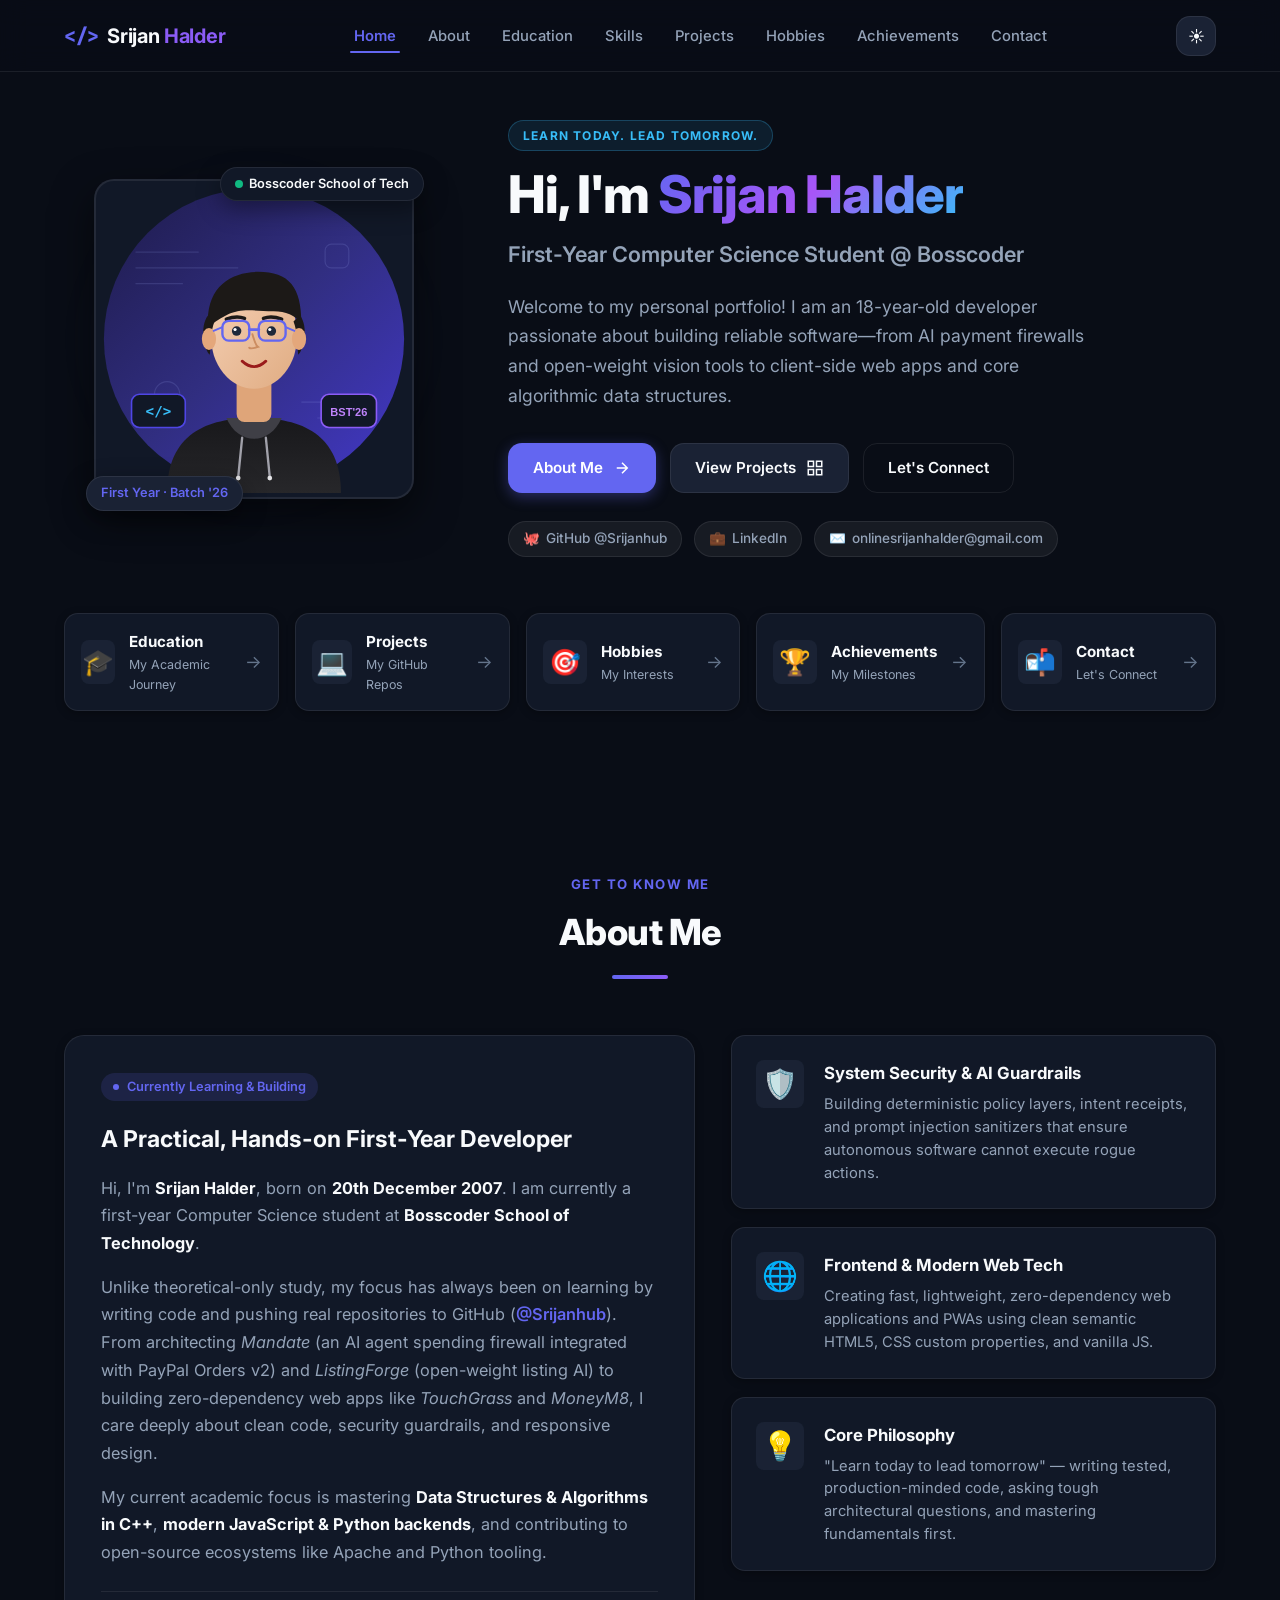
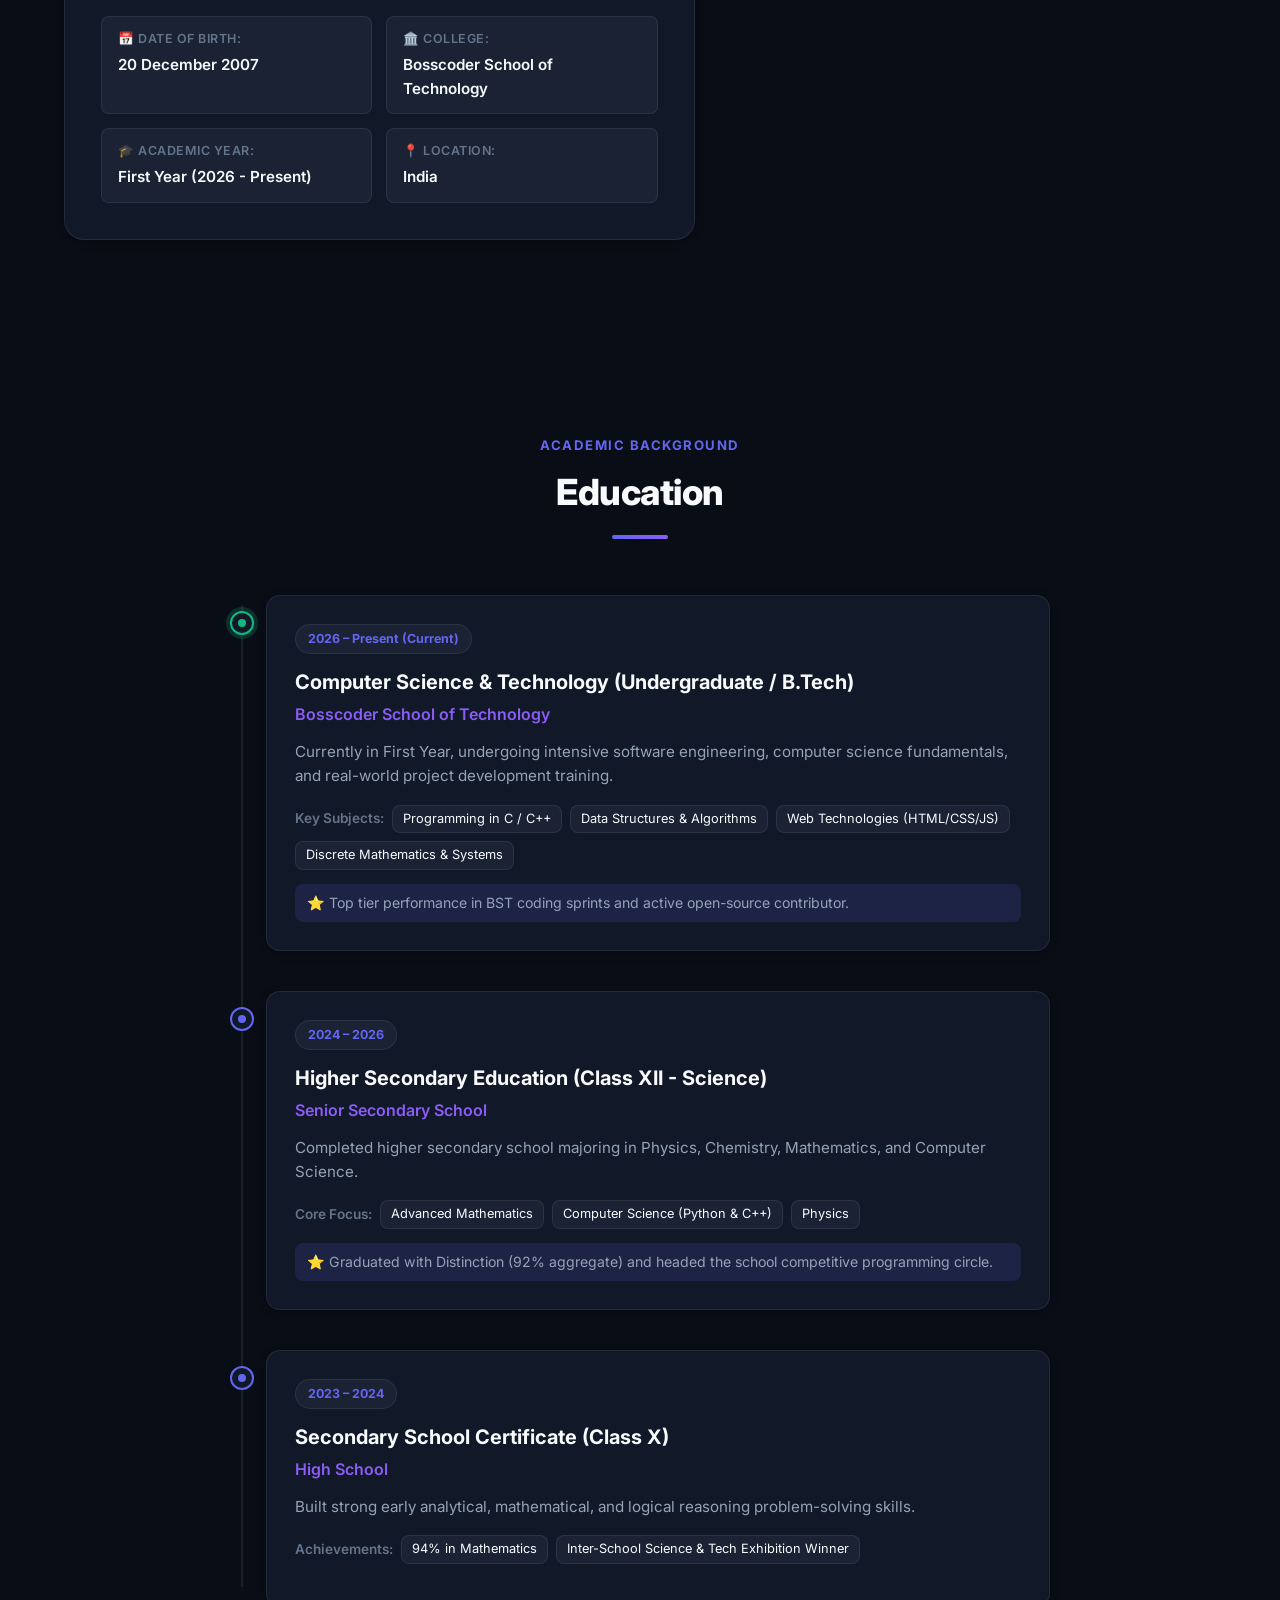
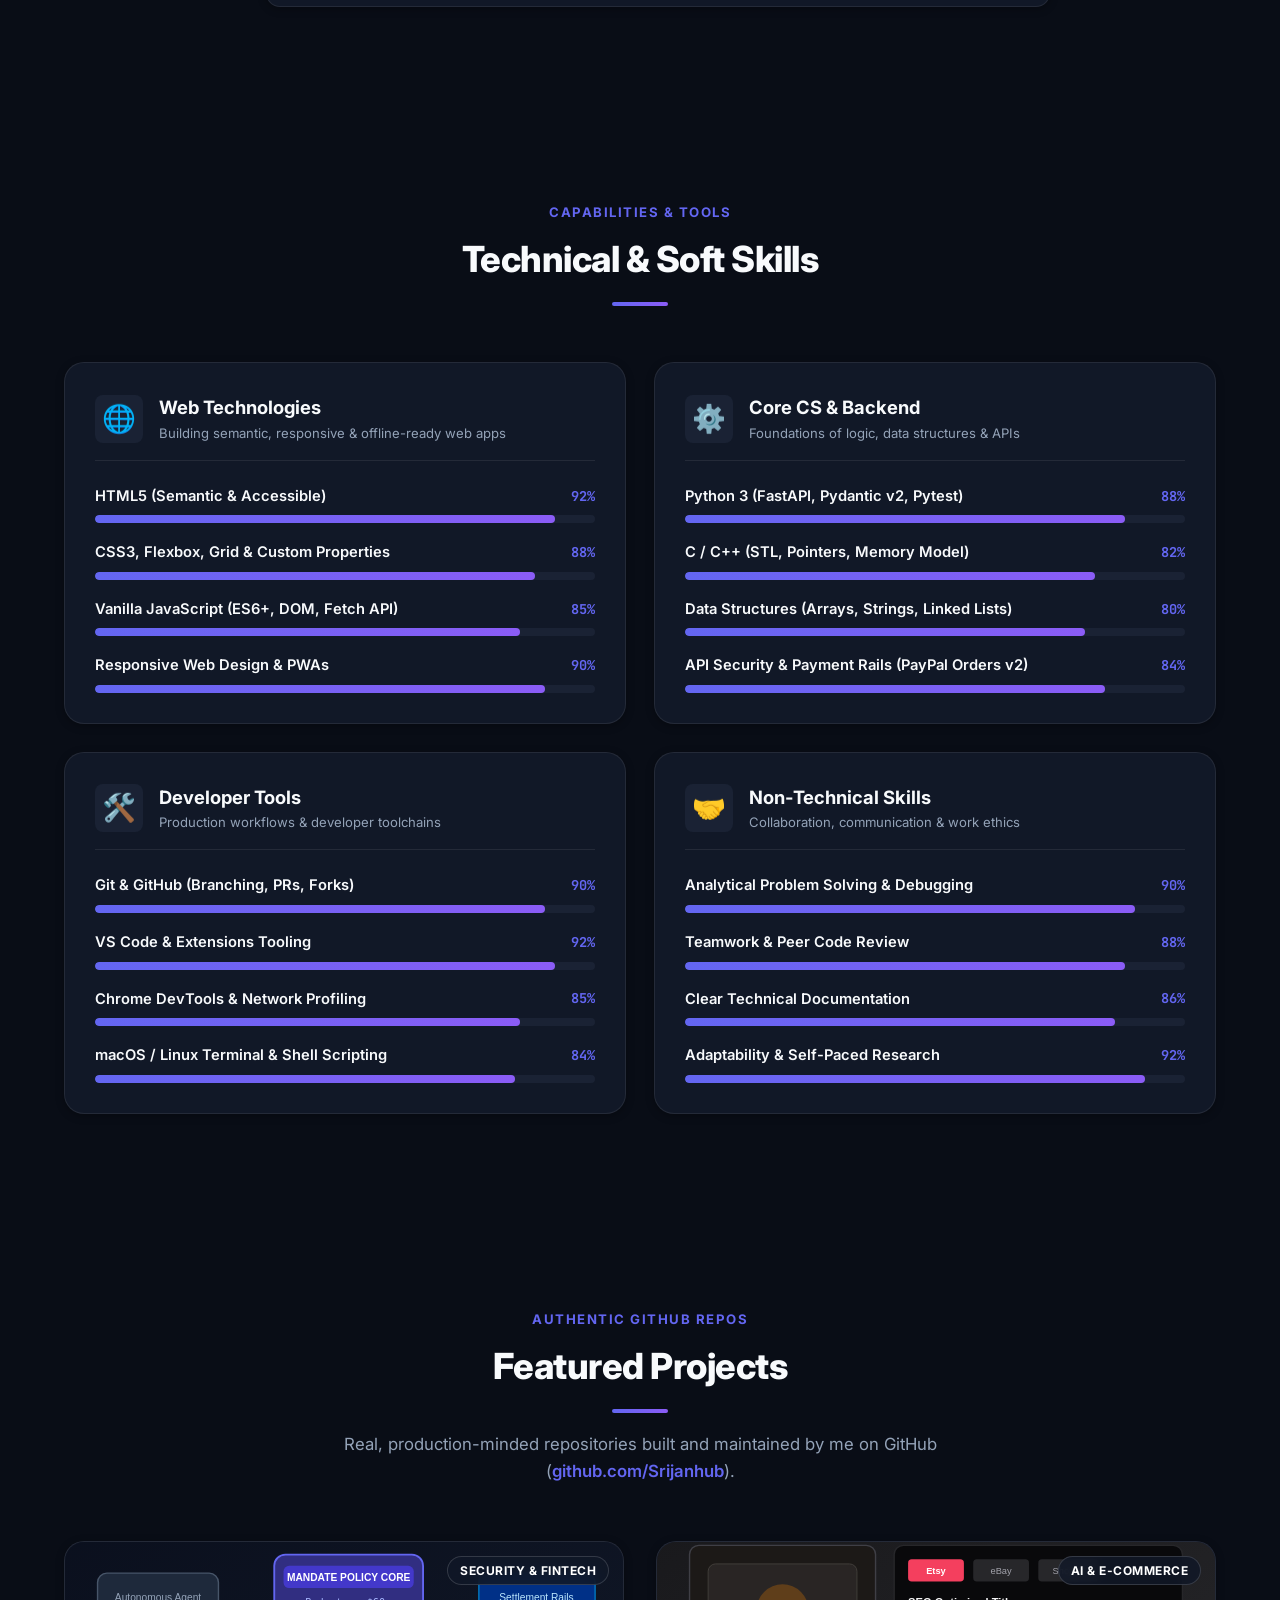
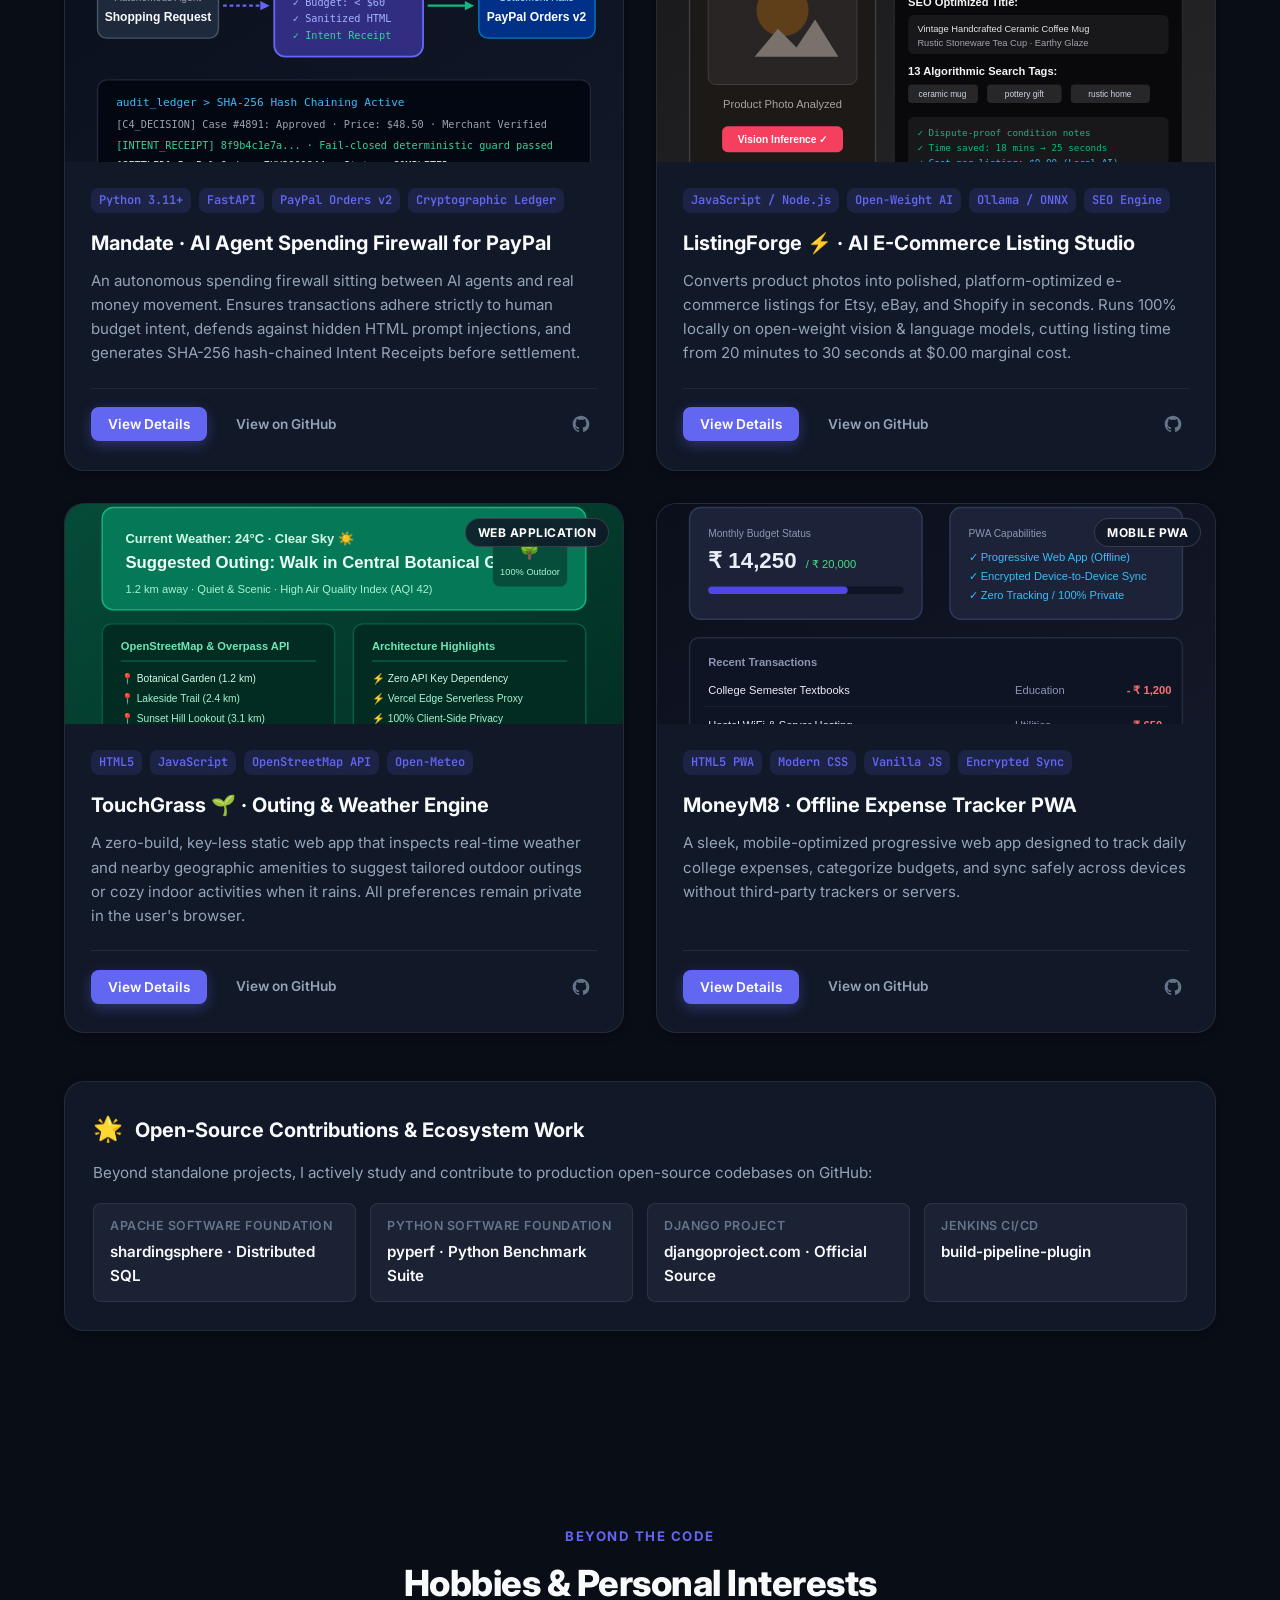
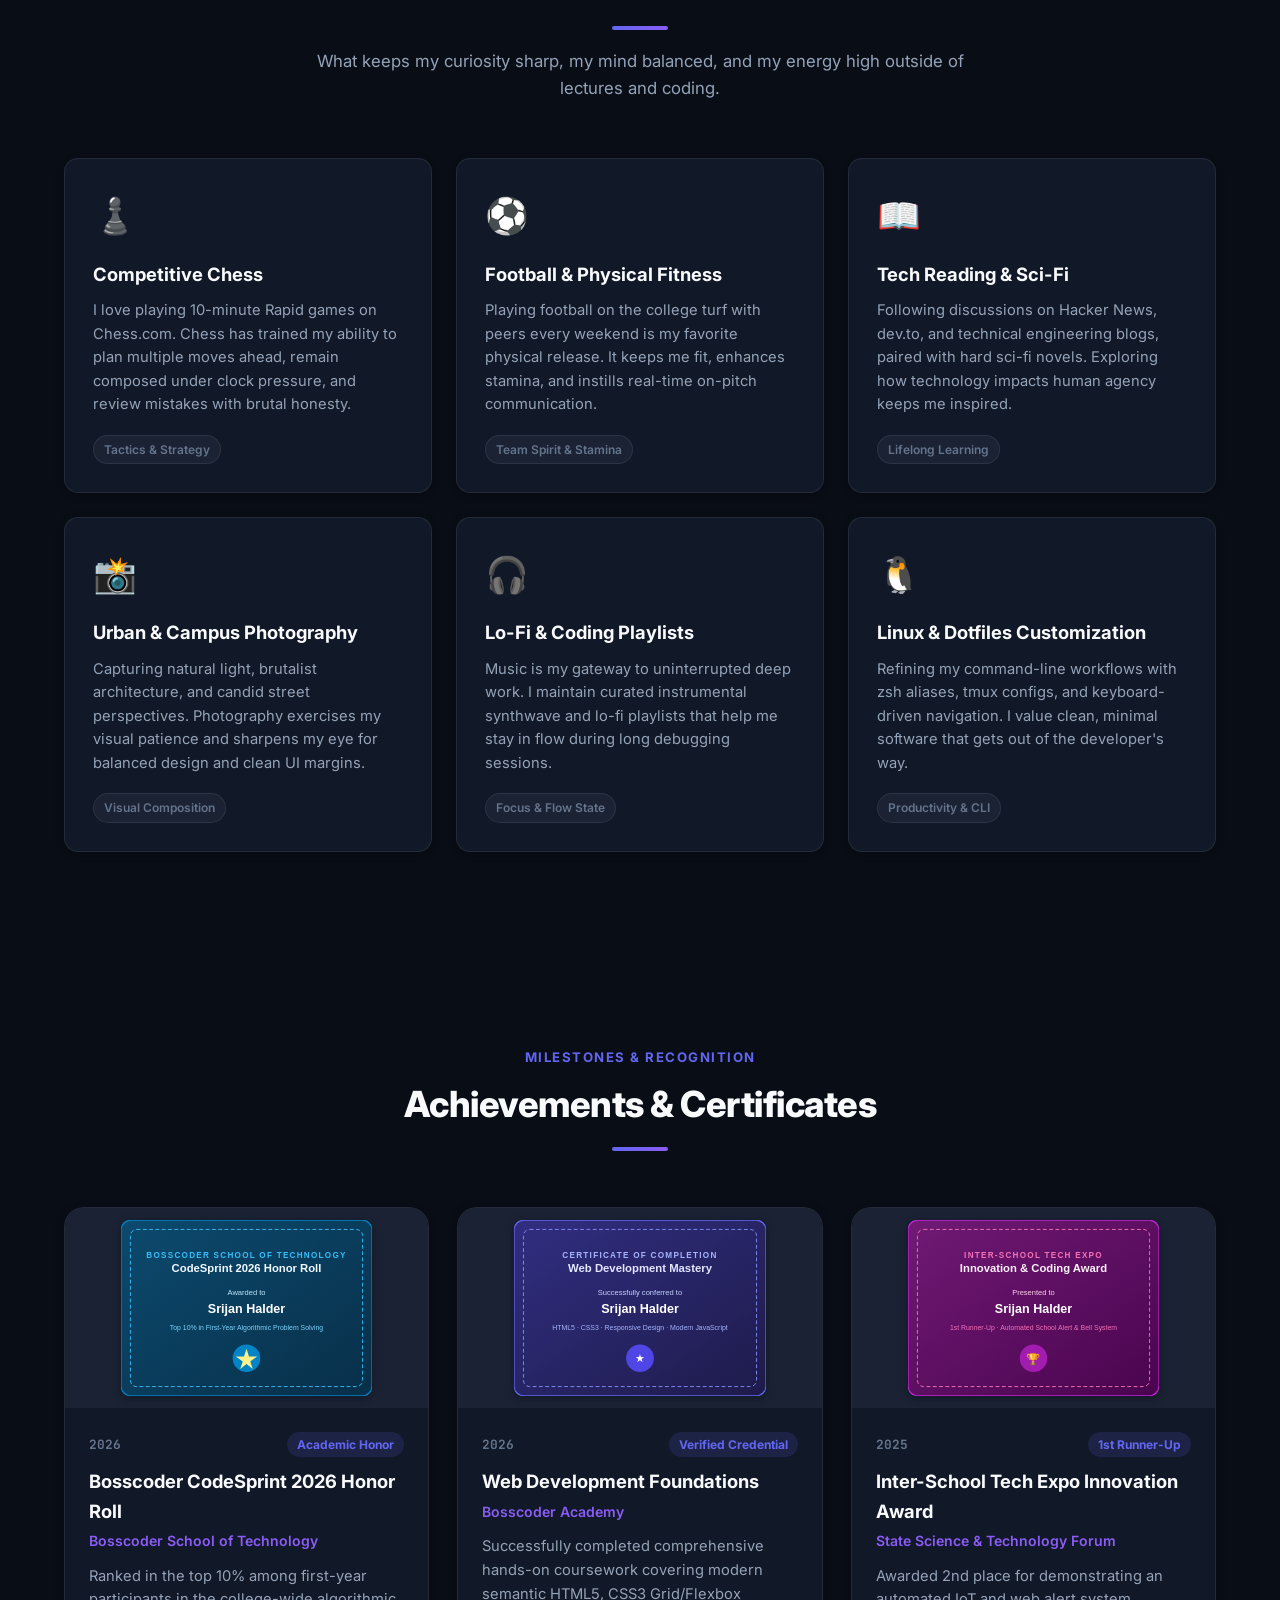
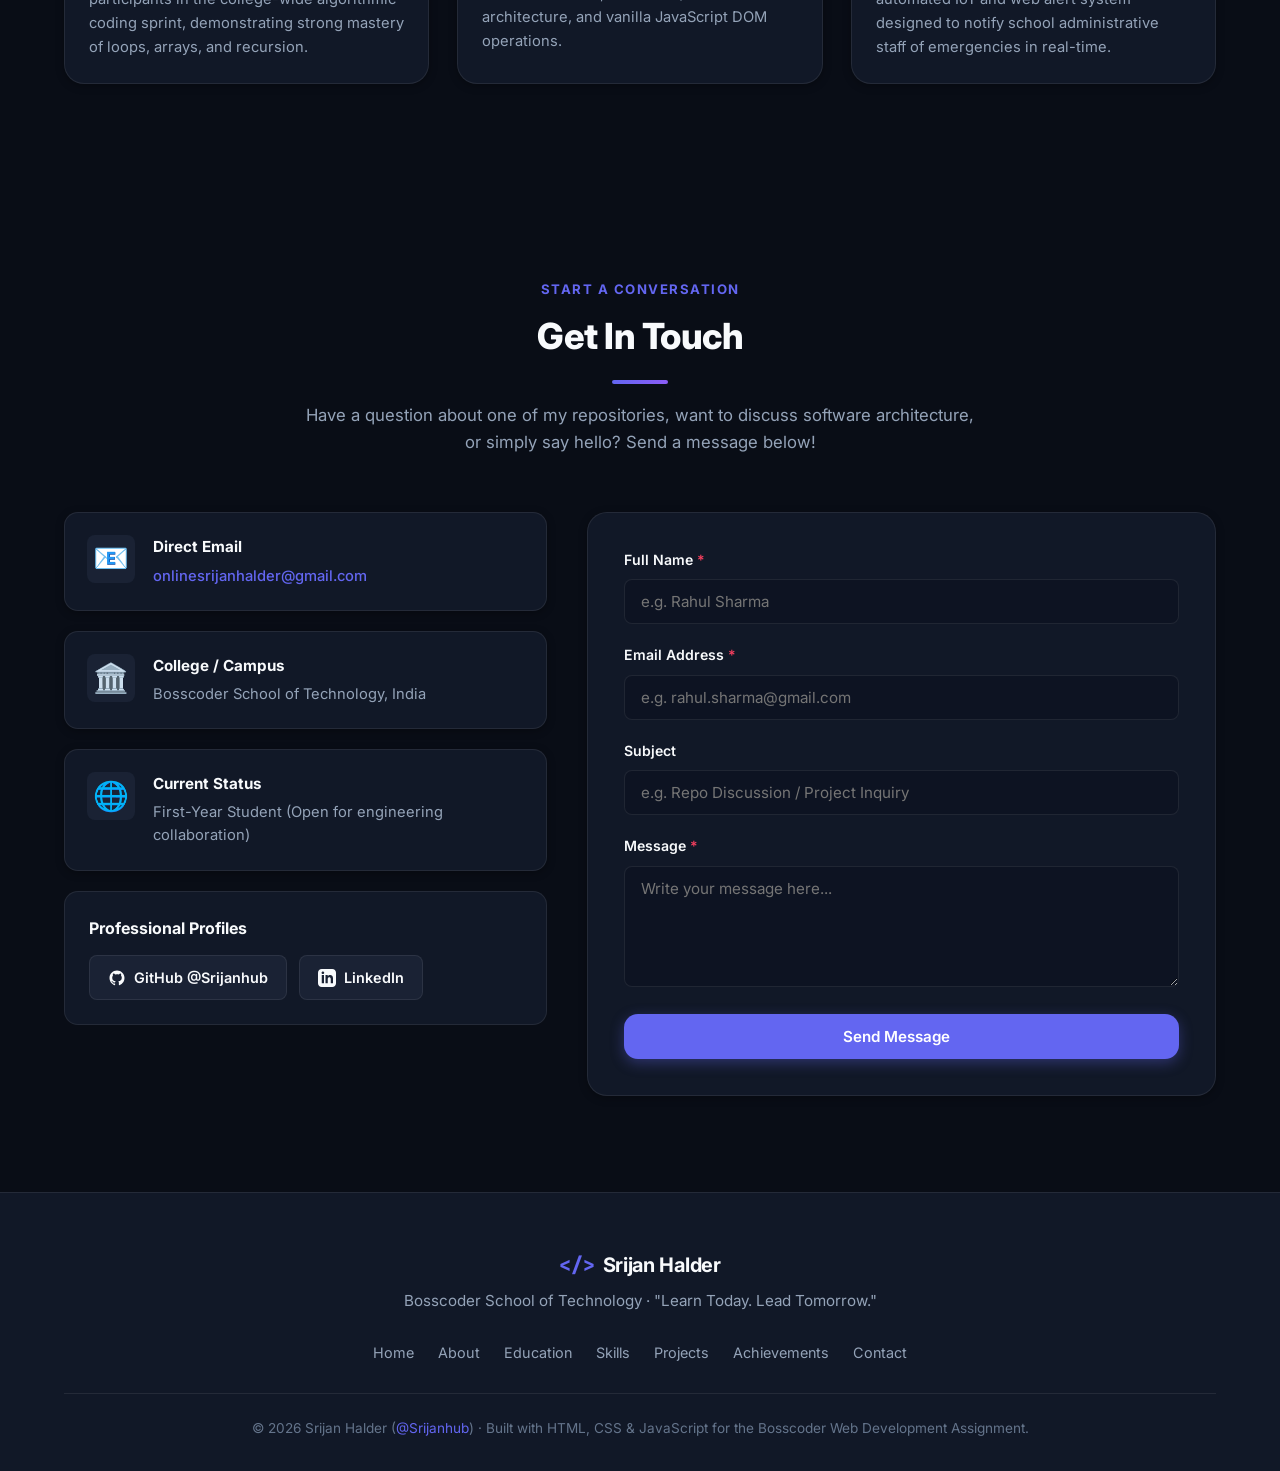
==== index.html @ 1ec7875b "feat: complete Bosscoder School of Technology personal portfolio website" ====
<!DOCTYPE html>
<html lang="en" data-theme="dark">
<head>
  <meta charset="UTF-8">
  <meta name="viewport" content="width=device-width, initial-scale=1.0">
  <title>Srijan Halder | First-Year CS Student | Bosscoder School of Technology</title>
  
  <!-- Meta tags for SEO & sharing -->
  <meta name="description" content="Personal Portfolio of Srijan Halder, First-Year Computer Science Student at Bosscoder School of Technology. Explore my authentic projects, skills, education, and open-source contributions.">
  <meta name="author" content="Srijan Halder">
  
  <!-- Favicon -->
  <link rel="icon" type="image/svg+xml" href="assets/favicon.svg">
  
  <!-- Google Fonts: Inter & JetBrains Mono -->
  <link rel="preconnect" href="https://fonts.googleapis.com">
  <link rel="preconnect" href="https://fonts.gstatic.com" crossorigin>
  <link href="https://fonts.googleapis.com/css2?family=Inter:wght@300;400;500;600;700;800&family=JetBrains+Mono:wght@400;500;600&display=swap" rel="stylesheet">
  
  <!-- Stylesheet -->
  <link rel="stylesheet" href="style.css">
</head>
<body>

  <!-- ==================== HEADER & NAVBAR ==================== -->
  <header class="site-header" id="header">
    <div class="nav-container">
      <a href="#home" class="brand-logo">
        <span class="logo-code">&lt;/&gt;</span>
        <span class="logo-name">Srijan <span class="logo-accent">Halder</span></span>
      </a>

      <!-- Desktop Navigation Menu -->
      <nav class="nav-menu" id="nav-menu" aria-label="Main Navigation">
        <ul class="nav-list">
          <li class="nav-item"><a href="#home" class="nav-link active">Home</a></li>
          <li class="nav-item"><a href="#about" class="nav-link">About</a></li>
          <li class="nav-item"><a href="#education" class="nav-link">Education</a></li>
          <li class="nav-item"><a href="#skills" class="nav-link">Skills</a></li>
          <li class="nav-item"><a href="#projects" class="nav-link">Projects</a></li>
          <li class="nav-item"><a href="#hobbies" class="nav-link">Hobbies</a></li>
          <li class="nav-item"><a href="#achievements" class="nav-link">Achievements</a></li>
          <li class="nav-item"><a href="#contact" class="nav-link">Contact</a></li>
        </ul>
      </nav>

      <!-- Right Controls: Theme Toggle & Mobile Menu Button -->
      <div class="nav-controls">
        <button id="theme-toggle" class="theme-btn" aria-label="Switch Light/Dark Theme" title="Toggle Theme">
          <span class="theme-icon sun-icon" aria-hidden="true">☀️</span>
          <span class="theme-icon moon-icon" aria-hidden="true">🌙</span>
        </button>

        <button id="nav-toggle" class="hamburger-btn" aria-label="Toggle Navigation Menu" aria-expanded="false">
          <span class="bar"></span>
          <span class="bar"></span>
          <span class="bar"></span>
        </button>
      </div>
    </div>
  </header>

  <main>
    <!-- ==================== 1. HOME SECTION ==================== -->
    <section class="section hero-section" id="home">
      <div class="container hero-container">
        
        <!-- Left: Profile Avatar & Badges -->
        <div class="hero-avatar-wrapper">
          <div class="avatar-card">
            <div class="avatar-glow"></div>
            <img src="assets/avatar.svg" alt="Srijan Halder - First Year Student at Bosscoder School of Technology" class="avatar-img" width="340" height="340">
            <div class="avatar-badge bst-badge">
              <span class="badge-dot"></span> Bosscoder School of Tech
            </div>
            <div class="avatar-badge year-badge">First Year · Batch '26</div>
          </div>
        </div>

        <!-- Right: Introduction & Actions -->
        <div class="hero-content">
          <div class="hero-tagline">
            <span class="motto-pill">LEARN TODAY. LEAD TOMORROW.</span>
          </div>

          <h1 class="hero-title">
            Hi, I'm <span class="gradient-text">Srijan Halder</span>
          </h1>

          <h2 class="hero-subtitle">
            First-Year Computer Science Student @ Bosscoder
          </h2>

          <p class="hero-desc">
            Welcome to my personal portfolio! I am an 18-year-old developer passionate about building reliable software—from AI payment firewalls and open-weight vision tools to client-side web apps and core algorithmic data structures.
          </p>

          <!-- Call to action buttons -->
          <div class="hero-cta-group">
            <a href="#about" class="btn btn-primary">
              <span>About Me</span>
              <svg width="18" height="18" viewBox="0 0 24 24" fill="none" stroke="currentColor" stroke-width="2"><path d="M5 12h14M12 5l7 7-7 7"/></svg>
            </a>
            <a href="#projects" class="btn btn-secondary">
              <span>View Projects</span>
              <svg width="18" height="18" viewBox="0 0 24 24" fill="none" stroke="currentColor" stroke-width="2"><path d="M3 3h7v7H3zM14 3h7v7h-7zM14 14h7v7h-7zM3 14h7v7H3z"/></svg>
            </a>
            <a href="#contact" class="btn btn-outline">Let's Connect</a>
          </div>

          <!-- Quick Social & Info Links -->
          <div class="hero-social-links">
            <a href="https://github.com/Srijanhub" target="_blank" rel="noopener noreferrer" class="social-chip" title="GitHub Profile">
              <span class="chip-icon">🐙</span> GitHub @Srijanhub
            </a>
            <a href="https://linkedin.com" target="_blank" rel="noopener noreferrer" class="social-chip" title="LinkedIn Profile">
              <span class="chip-icon">💼</span> LinkedIn
            </a>
            <a href="mailto:onlinesrijanhalder@gmail.com" class="social-chip" title="Send Email">
              <span class="chip-icon">✉️</span> onlinesrijanhalder@gmail.com
            </a>
          </div>
        </div>

      </div>

      <!-- Quick Section Jump Cards (Page 5 Reference) -->
      <div class="container quick-nav-container">
        <div class="quick-nav-grid">
          <a href="#education" class="quick-card">
            <div class="quick-card-icon edu-icon">🎓</div>
            <div class="quick-card-text">
              <h4>Education</h4>
              <p>My Academic Journey</p>
            </div>
            <span class="quick-card-arrow">→</span>
          </a>

          <a href="#projects" class="quick-card">
            <div class="quick-card-icon proj-icon">💻</div>
            <div class="quick-card-text">
              <h4>Projects</h4>
              <p>My GitHub Repos</p>
            </div>
            <span class="quick-card-arrow">→</span>
          </a>

          <a href="#hobbies" class="quick-card">
            <div class="quick-card-icon hob-icon">🎯</div>
            <div class="quick-card-text">
              <h4>Hobbies</h4>
              <p>My Interests</p>
            </div>
            <span class="quick-card-arrow">→</span>
          </a>

          <a href="#achievements" class="quick-card">
            <div class="quick-card-icon ach-icon">🏆</div>
            <div class="quick-card-text">
              <h4>Achievements</h4>
              <p>My Milestones</p>
            </div>
            <span class="quick-card-arrow">→</span>
          </a>

          <a href="#contact" class="quick-card">
            <div class="quick-card-icon con-icon">📬</div>
            <div class="quick-card-text">
              <h4>Contact</h4>
              <p>Let's Connect</p>
            </div>
            <span class="quick-card-arrow">→</span>
          </a>
        </div>
      </div>
    </section>


    <!-- ==================== 2. ABOUT ME SECTION ==================== -->
    <section class="section about-section" id="about">
      <div class="container">
        <div class="section-header">
          <span class="section-tag">Get To Know Me</span>
          <h2 class="section-title">About Me</h2>
          <div class="title-underline"></div>
        </div>

        <div class="about-grid">
          <!-- Left Bio Card -->
          <div class="about-card main-bio-card">
            <div class="bio-badge">
              <span class="bio-status-dot"></span> Currently Learning &amp; Building
            </div>
            <h3 class="about-subheading">A Practical, Hands-on First-Year Developer</h3>
            <p class="about-text">
              Hi, I'm <strong>Srijan Halder</strong>, born on <strong>20th December 2007</strong>. I am currently a first-year Computer Science student at <strong>Bosscoder School of Technology</strong>.
            </p>
            <p class="about-text">
              Unlike theoretical-only study, my focus has always been on learning by writing code and pushing real repositories to GitHub (<a href="https://github.com/Srijanhub" target="_blank" rel="noopener noreferrer" style="color: var(--primary); font-weight: 600;">@Srijanhub</a>). From architecting <em>Mandate</em> (an AI agent spending firewall integrated with PayPal Orders v2) and <em>ListingForge</em> (open-weight listing AI) to building zero-dependency web apps like <em>TouchGrass</em> and <em>MoneyM8</em>, I care deeply about clean code, security guardrails, and responsive design.
            </p>
            <p class="about-text">
              My current academic focus is mastering <strong>Data Structures &amp; Algorithms in C++</strong>, <strong>modern JavaScript &amp; Python backends</strong>, and contributing to open-source ecosystems like Apache and Python tooling.
            </p>

            <!-- Key Info List -->
            <div class="info-chips-grid">
              <div class="info-chip">
                <span class="chip-label">📅 Date of Birth:</span>
                <span class="chip-value">20 December 2007</span>
              </div>
              <div class="info-chip">
                <span class="chip-label">🏛️ College:</span>
                <span class="chip-value">Bosscoder School of Technology</span>
              </div>
              <div class="info-chip">
                <span class="chip-label">🎓 Academic Year:</span>
                <span class="chip-value">First Year (2026 - Present)</span>
              </div>
              <div class="info-chip">
                <span class="chip-label">📍 Location:</span>
                <span class="chip-value">India</span>
              </div>
            </div>
          </div>

          <!-- Right Pillars / Focus Cards -->
          <div class="about-pillars">
            <div class="pillar-card">
              <div class="pillar-icon">🛡️</div>
              <div class="pillar-info">
                <h4>System Security &amp; AI Guardrails</h4>
                <p>Building deterministic policy layers, intent receipts, and prompt injection sanitizers that ensure autonomous software cannot execute rogue actions.</p>
              </div>
            </div>

            <div class="pillar-card">
              <div class="pillar-icon">🌐</div>
              <div class="pillar-info">
                <h4>Frontend &amp; Modern Web Tech</h4>
                <p>Creating fast, lightweight, zero-dependency web applications and PWAs using clean semantic HTML5, CSS custom properties, and vanilla JS.</p>
              </div>
            </div>

            <div class="pillar-card">
              <div class="pillar-icon">💡</div>
              <div class="pillar-info">
                <h4>Core Philosophy</h4>
                <p>"Learn today to lead tomorrow" — writing tested, production-minded code, asking tough architectural questions, and mastering fundamentals first.</p>
              </div>
            </div>
          </div>
        </div>
      </div>
    </section>


    <!-- ==================== 3. EDUCATION SECTION ==================== -->
    <section class="section education-section" id="education">
      <div class="container">
        <div class="section-header">
          <span class="section-tag">Academic Background</span>
          <h2 class="section-title">Education</h2>
          <div class="title-underline"></div>
        </div>

        <div class="timeline">
          
          <!-- Item 1: Bosscoder School of Technology -->
          <div class="timeline-item current-step">
            <div class="timeline-dot">
              <span class="dot-inner"></span>
            </div>
            <div class="timeline-card">
              <div class="timeline-badge">2026 – Present (Current)</div>
              <h3 class="timeline-degree">Computer Science &amp; Technology (Undergraduate / B.Tech)</h3>
              <h4 class="timeline-institute">Bosscoder School of Technology</h4>
              <p class="timeline-desc">
                Currently in First Year, undergoing intensive software engineering, computer science fundamentals, and real-world project development training.
              </p>
              <div class="timeline-courses">
                <span class="course-label">Key Subjects:</span>
                <span class="tag">Programming in C / C++</span>
                <span class="tag">Data Structures &amp; Algorithms</span>
                <span class="tag">Web Technologies (HTML/CSS/JS)</span>
                <span class="tag">Discrete Mathematics &amp; Systems</span>
              </div>
              <div class="timeline-highlight">
                ⭐ Top tier performance in BST coding sprints and active open-source contributor.
              </div>
            </div>
          </div>

          <!-- Item 2: Higher Secondary (Class XII) -->
          <div class="timeline-item">
            <div class="timeline-dot">
              <span class="dot-inner"></span>
            </div>
            <div class="timeline-card">
              <div class="timeline-badge">2024 – 2026</div>
              <h3 class="timeline-degree">Higher Secondary Education (Class XII - Science)</h3>
              <h4 class="timeline-institute">Senior Secondary School</h4>
              <p class="timeline-desc">
                Completed higher secondary school majoring in Physics, Chemistry, Mathematics, and Computer Science.
              </p>
              <div class="timeline-courses">
                <span class="course-label">Core Focus:</span>
                <span class="tag">Advanced Mathematics</span>
                <span class="tag">Computer Science (Python &amp; C++)</span>
                <span class="tag">Physics</span>
              </div>
              <div class="timeline-highlight">
                ⭐ Graduated with Distinction (92% aggregate) and headed the school competitive programming circle.
              </div>
            </div>
          </div>

          <!-- Item 3: Secondary School (Class X) -->
          <div class="timeline-item">
            <div class="timeline-dot">
              <span class="dot-inner"></span>
            </div>
            <div class="timeline-card">
              <div class="timeline-badge">2023 – 2024</div>
              <h3 class="timeline-degree">Secondary School Certificate (Class X)</h3>
              <h4 class="timeline-institute">High School</h4>
              <p class="timeline-desc">
                Built strong early analytical, mathematical, and logical reasoning problem-solving skills.
              </p>
              <div class="timeline-courses">
                <span class="course-label">Achievements:</span>
                <span class="tag">94% in Mathematics</span>
                <span class="tag">Inter-School Science &amp; Tech Exhibition Winner</span>
              </div>
            </div>
          </div>

        </div>
      </div>
    </section>


    <!-- ==================== 4. SKILLS SECTION ==================== -->
    <section class="section skills-section" id="skills">
      <div class="container">
        <div class="section-header">
          <span class="section-tag">Capabilities &amp; Tools</span>
          <h2 class="section-title">Technical &amp; Soft Skills</h2>
          <div class="title-underline"></div>
        </div>

        <div class="skills-grid">
          
          <!-- Category 1: Web Technologies -->
          <div class="skill-category-card">
            <div class="category-header">
              <div class="cat-icon">🌐</div>
              <div>
                <h3 class="cat-title">Web Technologies</h3>
                <p class="cat-subtitle">Building semantic, responsive &amp; offline-ready web apps</p>
              </div>
            </div>

            <div class="skills-list">
              <div class="skill-item">
                <div class="skill-info">
                  <span class="skill-name">HTML5 (Semantic &amp; Accessible)</span>
                  <span class="skill-percent">92%</span>
                </div>
                <div class="progress-bar-bg">
                  <div class="progress-bar-fill" data-progress="92"></div>
                </div>
              </div>

              <div class="skill-item">
                <div class="skill-info">
                  <span class="skill-name">CSS3, Flexbox, Grid &amp; Custom Properties</span>
                  <span class="skill-percent">88%</span>
                </div>
                <div class="progress-bar-bg">
                  <div class="progress-bar-fill" data-progress="88"></div>
                </div>
              </div>

              <div class="skill-item">
                <div class="skill-info">
                  <span class="skill-name">Vanilla JavaScript (ES6+, DOM, Fetch API)</span>
                  <span class="skill-percent">85%</span>
                </div>
                <div class="progress-bar-bg">
                  <div class="progress-bar-fill" data-progress="85"></div>
                </div>
              </div>

              <div class="skill-item">
                <div class="skill-info">
                  <span class="skill-name">Responsive Web Design &amp; PWAs</span>
                  <span class="skill-percent">90%</span>
                </div>
                <div class="progress-bar-bg">
                  <div class="progress-bar-fill" data-progress="90"></div>
                </div>
              </div>
            </div>
          </div>

          <!-- Category 2: Backend, Security & Core CS -->
          <div class="skill-category-card">
            <div class="category-header">
              <div class="cat-icon">⚙️</div>
              <div>
                <h3 class="cat-title">Core CS &amp; Backend</h3>
                <p class="cat-subtitle">Foundations of logic, data structures &amp; APIs</p>
              </div>
            </div>

            <div class="skills-list">
              <div class="skill-item">
                <div class="skill-info">
                  <span class="skill-name">Python 3 (FastAPI, Pydantic v2, Pytest)</span>
                  <span class="skill-percent">88%</span>
                </div>
                <div class="progress-bar-bg">
                  <div class="progress-bar-fill" data-progress="88"></div>
                </div>
              </div>

              <div class="skill-item">
                <div class="skill-info">
                  <span class="skill-name">C / C++ (STL, Pointers, Memory Model)</span>
                  <span class="skill-percent">82%</span>
                </div>
                <div class="progress-bar-bg">
                  <div class="progress-bar-fill" data-progress="82"></div>
                </div>
              </div>

              <div class="skill-item">
                <div class="skill-info">
                  <span class="skill-name">Data Structures (Arrays, Strings, Linked Lists)</span>
                  <span class="skill-percent">80%</span>
                </div>
                <div class="progress-bar-bg">
                  <div class="progress-bar-fill" data-progress="80"></div>
                </div>
              </div>

              <div class="skill-item">
                <div class="skill-info">
                  <span class="skill-name">API Security &amp; Payment Rails (PayPal Orders v2)</span>
                  <span class="skill-percent">84%</span>
                </div>
                <div class="progress-bar-bg">
                  <div class="progress-bar-fill" data-progress="84"></div>
                </div>
              </div>
            </div>
          </div>

          <!-- Category 3: Developer Tools & Workflow -->
          <div class="skill-category-card">
            <div class="category-header">
              <div class="cat-icon">🛠️</div>
              <div>
                <h3 class="cat-title">Developer Tools</h3>
                <p class="cat-subtitle">Production workflows &amp; developer toolchains</p>
              </div>
            </div>

            <div class="skills-list">
              <div class="skill-item">
                <div class="skill-info">
                  <span class="skill-name">Git &amp; GitHub (Branching, PRs, Forks)</span>
                  <span class="skill-percent">90%</span>
                </div>
                <div class="progress-bar-bg">
                  <div class="progress-bar-fill" data-progress="90"></div>
                </div>
              </div>

              <div class="skill-item">
                <div class="skill-info">
                  <span class="skill-name">VS Code &amp; Extensions Tooling</span>
                  <span class="skill-percent">92%</span>
                </div>
                <div class="progress-bar-bg">
                  <div class="progress-bar-fill" data-progress="92"></div>
                </div>
              </div>

              <div class="skill-item">
                <div class="skill-info">
                  <span class="skill-name">Chrome DevTools &amp; Network Profiling</span>
                  <span class="skill-percent">85%</span>
                </div>
                <div class="progress-bar-bg">
                  <div class="progress-bar-fill" data-progress="85"></div>
                </div>
              </div>

              <div class="skill-item">
                <div class="skill-info">
                  <span class="skill-name">macOS / Linux Terminal &amp; Shell Scripting</span>
                  <span class="skill-percent">84%</span>
                </div>
                <div class="progress-bar-bg">
                  <div class="progress-bar-fill" data-progress="84"></div>
                </div>
              </div>
            </div>
          </div>

          <!-- Category 4: Professional & Non-Technical Skills -->
          <div class="skill-category-card">
            <div class="category-header">
              <div class="cat-icon">🤝</div>
              <div>
                <h3 class="cat-title">Non-Technical Skills</h3>
                <p class="cat-subtitle">Collaboration, communication &amp; work ethics</p>
              </div>
            </div>

            <div class="skills-list">
              <div class="skill-item">
                <div class="skill-info">
                  <span class="skill-name">Analytical Problem Solving &amp; Debugging</span>
                  <span class="skill-percent">90%</span>
                </div>
                <div class="progress-bar-bg">
                  <div class="progress-bar-fill" data-progress="90"></div>
                </div>
              </div>

              <div class="skill-item">
                <div class="skill-info">
                  <span class="skill-name">Teamwork &amp; Peer Code Review</span>
                  <span class="skill-percent">88%</span>
                </div>
                <div class="progress-bar-bg">
                  <div class="progress-bar-fill" data-progress="88"></div>
                </div>
              </div>

              <div class="skill-item">
                <div class="skill-info">
                  <span class="skill-name">Clear Technical Documentation</span>
                  <span class="skill-percent">86%</span>
                </div>
                <div class="progress-bar-bg">
                  <div class="progress-bar-fill" data-progress="86"></div>
                </div>
              </div>

              <div class="skill-item">
                <div class="skill-info">
                  <span class="skill-name">Adaptability &amp; Self-Paced Research</span>
                  <span class="skill-percent">92%</span>
                </div>
                <div class="progress-bar-bg">
                  <div class="progress-bar-fill" data-progress="92"></div>
                </div>
              </div>
            </div>
          </div>

        </div>
      </div>
    </section>


    <!-- ==================== 5. PROJECTS SECTION ==================== -->
    <section class="section projects-section" id="projects">
      <div class="container">
        <div class="section-header">
          <span class="section-tag">Authentic GitHub Repos</span>
          <h2 class="section-title">Featured Projects</h2>
          <div class="title-underline"></div>
          <p class="section-desc">Real, production-minded repositories built and maintained by me on GitHub (<a href="https://github.com/Srijanhub" target="_blank" rel="noopener noreferrer" style="color: var(--primary); font-weight: 600;">github.com/Srijanhub</a>).</p>
        </div>

        <div class="projects-grid">
          
          <!-- Project 1: Mandate -->
          <article class="project-card" data-project-id="mandate">
            <div class="project-img-wrapper">
              <img src="assets/projects/mandate.svg" alt="Mandate Autonomous AI Agent Spending Firewall for PayPal" class="project-img" loading="lazy">
              <span class="project-badge">Security &amp; FinTech</span>
            </div>
            <div class="project-content">
              <div class="project-tags">
                <span class="tech-tag">Python 3.11+</span>
                <span class="tech-tag">FastAPI</span>
                <span class="tech-tag">PayPal Orders v2</span>
                <span class="tech-tag">Cryptographic Ledger</span>
              </div>
              <h3 class="project-title">Mandate · AI Agent Spending Firewall for PayPal</h3>
              <p class="project-desc">
                An autonomous spending firewall sitting between AI agents and real money movement. Ensures transactions adhere strictly to human budget intent, defends against hidden HTML prompt injections, and generates SHA-256 hash-chained Intent Receipts before settlement.
              </p>
              <div class="project-actions">
                <button class="btn btn-sm btn-primary view-details-btn" data-target="mandate">View Details</button>
                <a href="https://github.com/Srijanhub/mandate" target="_blank" rel="noopener noreferrer" class="btn btn-sm btn-ghost">View on GitHub</a>
                <a href="https://github.com/Srijanhub/mandate" target="_blank" rel="noopener noreferrer" class="project-link-icon" title="View Source on GitHub">
                  <svg width="20" height="20" viewBox="0 0 24 24" fill="currentColor"><path d="M12 2C6.477 2 2 6.484 2 12.017c0 4.425 2.865 8.18 6.839 9.504.5.092.682-.217.682-.483 0-.237-.008-.868-.013-1.703-2.782.605-3.369-1.343-3.369-1.343-.454-1.158-1.11-1.466-1.11-1.466-.908-.62.069-.608.069-.608 1.003.07 1.53 1.032 1.53 1.032.892 1.53 2.341 1.088 2.91.832.092-.647.35-1.088.636-1.338-2.22-.253-4.555-1.113-4.555-4.951 0-1.093.39-1.988 1.029-2.688-.103-.253-.446-1.272.098-2.65 0 0 .84-.27 2.75 1.026A9.564 9.564 0 0112 6.844c.85.004 1.705.115 2.504.337 1.909-1.296 2.747-1.027 2.747-1.027.546 1.379.202 2.398.1 2.651.64.7 1.028 1.595 1.028 2.688 0 3.848-2.339 4.695-4.566 4.943.359.309.678.92.678 1.855 0 1.338-.012 2.419-.012 2.747 0 .268.18.58.688.482A10.019 10.019 0 0022 12.017C22 6.484 17.522 2 12 2z"/></svg>
                </a>
              </div>
            </div>
          </article>

          <!-- Project 2: ListingForge -->
          <article class="project-card" data-project-id="listingforge">
            <div class="project-img-wrapper">
              <img src="assets/projects/listingforge.svg" alt="ListingForge Open-Weight AI E-Commerce Listing Studio" class="project-img" loading="lazy">
              <span class="project-badge">AI &amp; E-Commerce</span>
            </div>
            <div class="project-content">
              <div class="project-tags">
                <span class="tech-tag">JavaScript / Node.js</span>
                <span class="tech-tag">Open-Weight AI</span>
                <span class="tech-tag">Ollama / ONNX</span>
                <span class="tech-tag">SEO Engine</span>
              </div>
              <h3 class="project-title">ListingForge ⚡ · AI E-Commerce Listing Studio</h3>
              <p class="project-desc">
                Converts product photos into polished, platform-optimized e-commerce listings for Etsy, eBay, and Shopify in seconds. Runs 100% locally on open-weight vision &amp; language models, cutting listing time from 20 minutes to 30 seconds at $0.00 marginal cost.
              </p>
              <div class="project-actions">
                <button class="btn btn-sm btn-primary view-details-btn" data-target="listingforge">View Details</button>
                <a href="https://github.com/Srijanhub/ListingForge" target="_blank" rel="noopener noreferrer" class="btn btn-sm btn-ghost">View on GitHub</a>
                <a href="https://github.com/Srijanhub/ListingForge" target="_blank" rel="noopener noreferrer" class="project-link-icon" title="View Source on GitHub">
                  <svg width="20" height="20" viewBox="0 0 24 24" fill="currentColor"><path d="M12 2C6.477 2 2 6.484 2 12.017c0 4.425 2.865 8.18 6.839 9.504.5.092.682-.217.682-.483 0-.237-.008-.868-.013-1.703-2.782.605-3.369-1.343-3.369-1.343-.454-1.158-1.11-1.466-1.11-1.466-.908-.62.069-.608.069-.608 1.003.07 1.53 1.032 1.53 1.032.892 1.53 2.341 1.088 2.91.832.092-.647.35-1.088.636-1.338-2.22-.253-4.555-1.113-4.555-4.951 0-1.093.39-1.988 1.029-2.688-.103-.253-.446-1.272.098-2.65 0 0 .84-.27 2.75 1.026A9.564 9.564 0 0112 6.844c.85.004 1.705.115 2.504.337 1.909-1.296 2.747-1.027 2.747-1.027.546 1.379.202 2.398.1 2.651.64.7 1.028 1.595 1.028 2.688 0 3.848-2.339 4.695-4.566 4.943.359.309.678.92.678 1.855 0 1.338-.012 2.419-.012 2.747 0 .268.18.58.688.482A10.019 10.019 0 0022 12.017C22 6.484 17.522 2 12 2z"/></svg>
                </a>
              </div>
            </div>
          </article>

          <!-- Project 3: TouchGrass -->
          <article class="project-card" data-project-id="touchgrass">
            <div class="project-img-wrapper">
              <img src="assets/projects/touchgrass.svg" alt="TouchGrass Weather and Outing Recommendation Engine" class="project-img" loading="lazy">
              <span class="project-badge">Web Application</span>
            </div>
            <div class="project-content">
              <div class="project-tags">
                <span class="tech-tag">HTML5</span>
                <span class="tech-tag">JavaScript</span>
                <span class="tech-tag">OpenStreetMap API</span>
                <span class="tech-tag">Open-Meteo</span>
              </div>
              <h3 class="project-title">TouchGrass 🌱 · Outing &amp; Weather Engine</h3>
              <p class="project-desc">
                A zero-build, key-less static web app that inspects real-time weather and nearby geographic amenities to suggest tailored outdoor outings or cozy indoor activities when it rains. All preferences remain private in the user's browser.
              </p>
              <div class="project-actions">
                <button class="btn btn-sm btn-primary view-details-btn" data-target="touchgrass">View Details</button>
                <a href="https://github.com/Srijanhub/TouchGrass" target="_blank" rel="noopener noreferrer" class="btn btn-sm btn-ghost">View on GitHub</a>
                <a href="https://github.com/Srijanhub/TouchGrass" target="_blank" rel="noopener noreferrer" class="project-link-icon" title="View Source on GitHub">
                  <svg width="20" height="20" viewBox="0 0 24 24" fill="currentColor"><path d="M12 2C6.477 2 2 6.484 2 12.017c0 4.425 2.865 8.18 6.839 9.504.5.092.682-.217.682-.483 0-.237-.008-.868-.013-1.703-2.782.605-3.369-1.343-3.369-1.343-.454-1.158-1.11-1.466-1.11-1.466-.908-.62.069-.608.069-.608 1.003.07 1.53 1.032 1.53 1.032.892 1.53 2.341 1.088 2.91.832.092-.647.35-1.088.636-1.338-2.22-.253-4.555-1.113-4.555-4.951 0-1.093.39-1.988 1.029-2.688-.103-.253-.446-1.272.098-2.65 0 0 .84-.27 2.75 1.026A9.564 9.564 0 0112 6.844c.85.004 1.705.115 2.504.337 1.909-1.296 2.747-1.027 2.747-1.027.546 1.379.202 2.398.1 2.651.64.7 1.028 1.595 1.028 2.688 0 3.848-2.339 4.695-4.566 4.943.359.309.678.92.678 1.855 0 1.338-.012 2.419-.012 2.747 0 .268.18.58.688.482A10.019 10.019 0 0022 12.017C22 6.484 17.522 2 12 2z"/></svg>
                </a>
              </div>
            </div>
          </article>

          <!-- Project 4: MoneyM8 (mywallet) -->
          <article class="project-card" data-project-id="moneym8">
            <div class="project-img-wrapper">
              <img src="assets/projects/moneym8.svg" alt="MoneyM8 Personal Expense Tracker PWA" class="project-img" loading="lazy">
              <span class="project-badge">Mobile PWA</span>
            </div>
            <div class="project-content">
              <div class="project-tags">
                <span class="tech-tag">HTML5 PWA</span>
                <span class="tech-tag">Modern CSS</span>
                <span class="tech-tag">Vanilla JS</span>
                <span class="tech-tag">Encrypted Sync</span>
              </div>
              <h3 class="project-title">MoneyM8 · Offline Expense Tracker PWA</h3>
              <p class="project-desc">
                A sleek, mobile-optimized progressive web app designed to track daily college expenses, categorize budgets, and sync safely across devices without third-party trackers or servers.
              </p>
              <div class="project-actions">
                <button class="btn btn-sm btn-primary view-details-btn" data-target="moneym8">View Details</button>
                <a href="https://github.com/Srijanhub/mywallet" target="_blank" rel="noopener noreferrer" class="btn btn-sm btn-ghost">View on GitHub</a>
                <a href="https://github.com/Srijanhub/mywallet" target="_blank" rel="noopener noreferrer" class="project-link-icon" title="View Source on GitHub">
                  <svg width="20" height="20" viewBox="0 0 24 24" fill="currentColor"><path d="M12 2C6.477 2 2 6.484 2 12.017c0 4.425 2.865 8.18 6.839 9.504.5.092.682-.217.682-.483 0-.237-.008-.868-.013-1.703-2.782.605-3.369-1.343-3.369-1.343-.454-1.158-1.11-1.466-1.11-1.466-.908-.62.069-.608.069-.608 1.003.07 1.53 1.032 1.53 1.032.892 1.53 2.341 1.088 2.91.832.092-.647.35-1.088.636-1.338-2.22-.253-4.555-1.113-4.555-4.951 0-1.093.39-1.988 1.029-2.688-.103-.253-.446-1.272.098-2.65 0 0 .84-.27 2.75 1.026A9.564 9.564 0 0112 6.844c.85.004 1.705.115 2.504.337 1.909-1.296 2.747-1.027 2.747-1.027.546 1.379.202 2.398.1 2.651.64.7 1.028 1.595 1.028 2.688 0 3.848-2.339 4.695-4.566 4.943.359.309.678.92.678 1.855 0 1.338-.012 2.419-.012 2.747 0 .268.18.58.688.482A10.019 10.019 0 0022 12.017C22 6.484 17.522 2 12 2z"/></svg>
                </a>
              </div>
            </div>
          </article>

        </div>

        <!-- Open Source Contributions Banner -->
        <div style="margin-top: 48px; padding: 28px; background: var(--bg-surface); border: 1px solid var(--border-color); border-radius: var(--radius-lg); box-shadow: var(--shadow-sm);">
          <div style="display: flex; align-items: center; gap: 12px; margin-bottom: 12px;">
            <span style="font-size: 1.5rem;">🌟</span>
            <h3 style="font-size: 1.25rem; font-weight: 700; color: var(--text-main);">Open-Source Contributions &amp; Ecosystem Work</h3>
          </div>
          <p style="font-size: 0.95rem; color: var(--text-muted); line-height: 1.6; margin-bottom: 18px;">
            Beyond standalone projects, I actively study and contribute to production open-source codebases on GitHub:
          </p>
          <div style="display: grid; grid-template-columns: repeat(auto-fit, minmax(240px, 1fr)); gap: 14px;">
            <a href="https://github.com/srijanhub/shardingsphere" target="_blank" rel="noopener noreferrer" class="info-chip" style="text-decoration: none;">
              <span class="chip-label">Apache Software Foundation</span>
              <span class="chip-value">shardingsphere · Distributed SQL</span>
            </a>
            <a href="https://github.com/Srijanhub/pyperf" target="_blank" rel="noopener noreferrer" class="info-chip" style="text-decoration: none;">
              <span class="chip-label">Python Software Foundation</span>
              <span class="chip-value">pyperf · Python Benchmark Suite</span>
            </a>
            <a href="https://github.com/Srijanhub/djangoproject.com" target="_blank" rel="noopener noreferrer" class="info-chip" style="text-decoration: none;">
              <span class="chip-label">Django Project</span>
              <span class="chip-value">djangoproject.com · Official Source</span>
            </a>
            <a href="https://github.com/Srijanhub/build-pipeline-plugin" target="_blank" rel="noopener noreferrer" class="info-chip" style="text-decoration: none;">
              <span class="chip-label">Jenkins CI/CD</span>
              <span class="chip-value">build-pipeline-plugin</span>
            </a>
          </div>
        </div>

      </div>
    </section>


    <!-- ==================== 6. HOBBIES & INTERESTS ==================== -->
    <section class="section hobbies-section" id="hobbies">
      <div class="container">
        <div class="section-header">
          <span class="section-tag">Beyond The Code</span>
          <h2 class="section-title">Hobbies &amp; Personal Interests</h2>
          <div class="title-underline"></div>
          <p class="section-desc">What keeps my curiosity sharp, my mind balanced, and my energy high outside of lectures and coding.</p>
        </div>

        <div class="hobbies-grid">
          
          <div class="hobby-card">
            <div class="hobby-icon-box">♟️</div>
            <h3 class="hobby-title">Competitive Chess</h3>
            <p class="hobby-desc">
              I love playing 10-minute Rapid games on Chess.com. Chess has trained my ability to plan multiple moves ahead, remain composed under clock pressure, and review mistakes with brutal honesty.
            </p>
            <span class="hobby-tag">Tactics &amp; Strategy</span>
          </div>

          <div class="hobby-card">
            <div class="hobby-icon-box">⚽</div>
            <h3 class="hobby-title">Football &amp; Physical Fitness</h3>
            <p class="hobby-desc">
              Playing football on the college turf with peers every weekend is my favorite physical release. It keeps me fit, enhances stamina, and instills real-time on-pitch communication.
            </p>
            <span class="hobby-tag">Team Spirit &amp; Stamina</span>
          </div>

          <div class="hobby-card">
            <div class="hobby-icon-box">📖</div>
            <h3 class="hobby-title">Tech Reading &amp; Sci-Fi</h3>
            <p class="hobby-desc">
              Following discussions on Hacker News, dev.to, and technical engineering blogs, paired with hard sci-fi novels. Exploring how technology impacts human agency keeps me inspired.
            </p>
            <span class="hobby-tag">Lifelong Learning</span>
          </div>

          <div class="hobby-card">
            <div class="hobby-icon-box">📸</div>
            <h3 class="hobby-title">Urban &amp; Campus Photography</h3>
            <p class="hobby-desc">
              Capturing natural light, brutalist architecture, and candid street perspectives. Photography exercises my visual patience and sharpens my eye for balanced design and clean UI margins.
            </p>
            <span class="hobby-tag">Visual Composition</span>
          </div>

          <div class="hobby-card">
            <div class="hobby-icon-box">🎧</div>
            <h3 class="hobby-title">Lo-Fi &amp; Coding Playlists</h3>
            <p class="hobby-desc">
              Music is my gateway to uninterrupted deep work. I maintain curated instrumental synthwave and lo-fi playlists that help me stay in flow during long debugging sessions.
            </p>
            <span class="hobby-tag">Focus &amp; Flow State</span>
          </div>

          <div class="hobby-card">
            <div class="hobby-icon-box">🐧</div>
            <h3 class="hobby-title">Linux &amp; Dotfiles Customization</h3>
            <p class="hobby-desc">
              Refining my command-line workflows with zsh aliases, tmux configs, and keyboard-driven navigation. I value clean, minimal software that gets out of the developer's way.
            </p>
            <span class="hobby-tag">Productivity &amp; CLI</span>
          </div>

        </div>
      </div>
    </section>


    <!-- ==================== 7. ACHIEVEMENTS SECTION ==================== -->
    <section class="section achievements-section" id="achievements">
      <div class="container">
        <div class="section-header">
          <span class="section-tag">Milestones &amp; Recognition</span>
          <h2 class="section-title">Achievements &amp; Certificates</h2>
          <div class="title-underline"></div>
        </div>

        <div class="achievements-grid">
          
          <!-- Achievement 1 -->
          <div class="achievement-card">
            <div class="cert-image-container">
              <img src="assets/certificates/cert-bosscoder.svg" alt="Bosscoder School of Technology CodeSprint Honor Roll" class="cert-img" loading="lazy">
            </div>
            <div class="achievement-content">
              <div class="achievement-meta">
                <span class="ach-year">2026</span>
                <span class="ach-badge">Academic Honor</span>
              </div>
              <h3 class="achievement-name">Bosscoder CodeSprint 2026 Honor Roll</h3>
              <p class="achievement-org">Bosscoder School of Technology</p>
              <p class="achievement-desc">
                Ranked in the top 10% among first-year participants in the college-wide algorithmic coding sprint, demonstrating strong mastery of loops, arrays, and recursion.
              </p>
            </div>
          </div>

          <!-- Achievement 2 -->
          <div class="achievement-card">
            <div class="cert-image-container">
              <img src="assets/certificates/cert-webdev.svg" alt="Certificate of Completion Web Development Mastery" class="cert-img" loading="lazy">
            </div>
            <div class="achievement-content">
              <div class="achievement-meta">
                <span class="ach-year">2026</span>
                <span class="ach-badge">Verified Credential</span>
              </div>
              <h3 class="achievement-name">Web Development Foundations</h3>
              <p class="achievement-org">Bosscoder Academy</p>
              <p class="achievement-desc">
                Successfully completed comprehensive hands-on coursework covering modern semantic HTML5, CSS3 Grid/Flexbox architecture, and vanilla JavaScript DOM operations.
              </p>
            </div>
          </div>

          <!-- Achievement 3 -->
          <div class="achievement-card">
            <div class="cert-image-container">
              <img src="assets/certificates/cert-hackathon.svg" alt="Inter-School Tech Expo Innovation & Coding Award" class="cert-img" loading="lazy">
            </div>
            <div class="achievement-content">
              <div class="achievement-meta">
                <span class="ach-year">2025</span>
                <span class="ach-badge">1st Runner-Up</span>
              </div>
              <h3 class="achievement-name">Inter-School Tech Expo Innovation Award</h3>
              <p class="achievement-org">State Science &amp; Technology Forum</p>
              <p class="achievement-desc">
                Awarded 2nd place for demonstrating an automated IoT and web alert system designed to notify school administrative staff of emergencies in real-time.
              </p>
            </div>
          </div>

        </div>
      </div>
    </section>


    <!-- ==================== 8. CONTACT SECTION ==================== -->
    <section class="section contact-section" id="contact">
      <div class="container">
        <div class="section-header">
          <span class="section-tag">Start A Conversation</span>
          <h2 class="section-title">Get In Touch</h2>
          <div class="title-underline"></div>
          <p class="section-desc">Have a question about one of my repositories, want to discuss software architecture, or simply say hello? Send a message below!</p>
        </div>

        <div class="contact-grid">
          
          <!-- Left: Information Cards & Socials -->
          <div class="contact-info-panel">
            <div class="contact-card">
              <div class="contact-icon">📧</div>
              <div>
                <h4>Direct Email</h4>
                <a href="mailto:onlinesrijanhalder@gmail.com" class="contact-link">onlinesrijanhalder@gmail.com</a>
              </div>
            </div>

            <div class="contact-card">
              <div class="contact-icon">🏛️</div>
              <div>
                <h4>College / Campus</h4>
                <p class="contact-val">Bosscoder School of Technology, India</p>
              </div>
            </div>

            <div class="contact-card">
              <div class="contact-icon">🌐</div>
              <div>
                <h4>Current Status</h4>
                <p class="contact-val">First-Year Student (Open for engineering collaboration)</p>
              </div>
            </div>

            <div class="social-links-box">
              <h4 class="socials-heading">Professional Profiles</h4>
              <div class="social-buttons-list">
                <a href="https://github.com/Srijanhub" target="_blank" rel="noopener noreferrer" class="social-btn github-btn" title="GitHub">
                  <svg width="18" height="18" viewBox="0 0 24 24" fill="currentColor"><path d="M12 2C6.477 2 2 6.484 2 12.017c0 4.425 2.865 8.18 6.839 9.504.5.092.682-.217.682-.483 0-.237-.008-.868-.013-1.703-2.782.605-3.369-1.343-3.369-1.343-.454-1.158-1.11-1.466-1.11-1.466-.908-.62.069-.608.069-.608 1.003.07 1.53 1.032 1.53 1.032.892 1.53 2.341 1.088 2.91.832.092-.647.35-1.088.636-1.338-2.22-.253-4.555-1.113-4.555-4.951 0-1.093.39-1.988 1.029-2.688-.103-.253-.446-1.272.098-2.65 0 0 .84-.27 2.75 1.026A9.564 9.564 0 0112 6.844c.85.004 1.705.115 2.504.337 1.909-1.296 2.747-1.027 2.747-1.027.546 1.379.202 2.398.1 2.651.64.7 1.028 1.595 1.028 2.688 0 3.848-2.339 4.695-4.566 4.943.359.309.678.92.678 1.855 0 1.338-.012 2.419-.012 2.747 0 .268.18.58.688.482A10.019 10.019 0 0022 12.017C22 6.484 17.522 2 12 2z"/></svg>
                  <span>GitHub @Srijanhub</span>
                </a>
                <a href="https://linkedin.com" target="_blank" rel="noopener noreferrer" class="social-btn linkedin-btn" title="LinkedIn">
                  <svg width="18" height="18" viewBox="0 0 24 24" fill="currentColor"><path d="M19 0h-14c-2.761 0-5 2.239-5 5v14c0 2.761 2.239 5 5 5h14c2.762 0 5-2.239 5-5v-14c0-2.761-2.238-5-5-5zm-11 19h-3v-11h3v11zm-1.5-12.268c-.966 0-1.75-.79-1.75-1.764s.784-1.764 1.75-1.764 1.75.79 1.75 1.764-.783 1.764-1.75 1.764zm13.5 12.268h-3v-5.604c0-3.368-4-3.113-4 0v5.604h-3v-11h3v1.765c1.396-2.586 7-2.777 7 2.476v6.759z"/></svg>
                  <span>LinkedIn</span>
                </a>
              </div>
            </div>
          </div>

          <!-- Right: Interactive Validated Contact Form -->
          <div class="contact-form-panel">
            <form id="portfolio-contact-form" class="contact-form" novalidate>
              <div class="form-group">
                <label for="form-name" class="form-label">Full Name <span class="required">*</span></label>
                <div class="input-wrapper">
                  <input type="text" id="form-name" name="name" class="form-input" placeholder="e.g. Rahul Sharma" required>
                  <span class="validation-icon" aria-hidden="true"></span>
                </div>
                <span class="error-msg" id="name-error">Please enter your name (minimum 2 characters).</span>
              </div>

              <div class="form-group">
                <label for="form-email" class="form-label">Email Address <span class="required">*</span></label>
                <div class="input-wrapper">
                  <input type="email" id="form-email" name="email" class="form-input" placeholder="e.g. rahul.sharma@gmail.com" required>
                  <span class="validation-icon" aria-hidden="true"></span>
                </div>
                <span class="error-msg" id="email-error">Please enter a valid email address.</span>
              </div>

              <div class="form-group">
                <label for="form-subject" class="form-label">Subject</label>
                <div class="input-wrapper">
                  <input type="text" id="form-subject" name="subject" class="form-input" placeholder="e.g. Repo Discussion / Project Inquiry">
                </div>
              </div>

              <div class="form-group">
                <label for="form-message" class="form-label">Message <span class="required">*</span></label>
                <div class="input-wrapper">
                  <textarea id="form-message" name="message" class="form-textarea" rows="5" placeholder="Write your message here..." required></textarea>
                  <span class="validation-icon" aria-hidden="true"></span>
                </div>
                <span class="error-msg" id="message-error">Please provide a message of at least 10 characters.</span>
              </div>

              <button type="submit" id="submit-btn" class="btn btn-primary btn-block">
                <span class="btn-text">Send Message</span>
                <span class="btn-spinner" aria-hidden="true"></span>
              </button>
            </form>

            <!-- Success Confirmation Banner -->
            <div id="form-success-alert" class="alert-box success-alert" style="display: none;">
              <div class="alert-icon">🎉</div>
              <div class="alert-body">
                <h4>Message Received!</h4>
                <p>Thank you for reaching out! Since this is a client-side portfolio demo, your input was successfully validated and saved to your browser session. Srijan will be notified!</p>
              </div>
              <button type="button" class="close-alert-btn" id="close-alert" aria-label="Close message">✕</button>
            </div>
          </div>

        </div>
      </div>
    </section>

  </main>


  <!-- ==================== PROJECT DETAILS MODAL ==================== -->
  <div id="project-modal" class="modal-backdrop" aria-hidden="true" role="dialog" aria-labelledby="modal-title">
    <div class="modal-dialog">
      <button class="modal-close-btn" id="modal-close" aria-label="Close dialog">✕</button>
      <div class="modal-body" id="modal-dynamic-content">
        <!-- Content dynamically injected via script.js -->
      </div>
    </div>
  </div>


  <!-- ==================== TOAST NOTIFICATION ==================== -->
  <div id="toast-notification" class="toast" role="alert" aria-live="polite">
    <span class="toast-icon">🚀</span>
    <span class="toast-message">Notification text</span>
  </div>


  <!-- ==================== BACK TO TOP BUTTON ==================== -->
  <button id="back-to-top" class="back-to-top" aria-label="Back to top" title="Back to top">
    <svg width="20" height="20" viewBox="0 0 24 24" fill="none" stroke="currentColor" stroke-width="2.5"><path d="M18 15l-6-6-6 6"/></svg>
  </button>


  <!-- ==================== FOOTER ==================== -->
  <footer class="site-footer">
    <div class="container footer-container">
      <div class="footer-brand">
        <a href="#home" class="brand-logo footer-logo">
          <span class="logo-code">&lt;/&gt;</span>
          <span class="logo-name">Srijan Halder</span>
        </a>
        <p class="footer-tagline">Bosscoder School of Technology · "Learn Today. Lead Tomorrow."</p>
      </div>

      <div class="footer-links">
        <a href="#home">Home</a>
        <a href="#about">About</a>
        <a href="#education">Education</a>
        <a href="#skills">Skills</a>
        <a href="#projects">Projects</a>
        <a href="#achievements">Achievements</a>
        <a href="#contact">Contact</a>
      </div>

      <div class="footer-bottom">
        <p>© 2026 Srijan Halder (<a href="https://github.com/Srijanhub" target="_blank" rel="noopener noreferrer" style="color: var(--primary);">@Srijanhub</a>) · Built with HTML, CSS &amp; JavaScript for the Bosscoder Web Development Assignment.</p>
      </div>
    </div>
  </footer>

  <!-- Scripts -->
  <script src="script.js"></script>
</body>
</html>
---- style.css ----
/* ==========================================================================
   PERSONAL PORTFOLIO - SRIJAN HALDER
   Bosscoder School of Technology (First Year CS Student)
   Pure Vanilla CSS with CSS Custom Properties, Flexbox, CSS Grid & Media Queries
   ========================================================================== */

/* -----------------------------
   1. CSS VARIABLES (DESIGN TOKENS)
   ----------------------------- */
:root {
  /* Typography */
  --font-main: 'Inter', -apple-system, BlinkMacSystemFont, 'Segoe UI', Roboto, sans-serif;
  --font-mono: 'JetBrains Mono', monospace;

  /* Transitions */
  --transition-fast: 0.2s ease;
  --transition-base: 0.3s ease;
  --transition-smooth: 0.4s cubic-bezier(0.16, 1, 0.3, 1);

  /* Layout dimensions */
  --header-height: 72px;
  --max-width: 1200px;
  --radius-sm: 8px;
  --radius-md: 14px;
  --radius-lg: 20px;
  --radius-full: 9999px;
}

/* Dark Theme (Default) */
[data-theme="dark"] {
  --bg-body: #090d16;
  --bg-surface: #111827;
  --bg-surface-elevated: #1a2234;
  --bg-surface-hover: #222d42;
  --bg-input: #0d1322;
  
  --border-color: rgba(255, 255, 255, 0.08);
  --border-hover: rgba(99, 102, 241, 0.4);
  --border-focus: #6366f1;

  --text-main: #f8fafc;
  --text-muted: #94a3b8;
  --text-dim: #64748b;

  --primary: #6366f1;
  --primary-hover: #4f46e5;
  --primary-light: rgba(99, 102, 241, 0.15);
  
  --secondary: #8b5cf6;
  --accent-cyan: #38bdf8;
  --accent-emerald: #10b981;
  --accent-amber: #f59e0b;
  --accent-rose: #f43f5e;

  --nav-bg: rgba(9, 13, 22, 0.82);
  --shadow-sm: 0 2px 8px rgba(0, 0, 0, 0.3);
  --shadow-md: 0 8px 24px rgba(0, 0, 0, 0.4);
  --shadow-lg: 0 16px 40px rgba(0, 0, 0, 0.55);
  --avatar-glow: rgba(99, 102, 241, 0.25);
  --badge-bg: rgba(255, 255, 255, 0.06);
}

/* Light Theme */
[data-theme="light"] {
  --bg-body: #f8fafc;
  --bg-surface: #ffffff;
  --bg-surface-elevated: #f1f5f9;
  --bg-surface-hover: #e2e8f0;
  --bg-input: #ffffff;

  --border-color: #e2e8f0;
  --border-hover: #cbd5e1;
  --border-focus: #4f46e5;

  --text-main: #0f172a;
  --text-muted: #475569;
  --text-dim: #64748b;

  --primary: #4f46e5;
  --primary-hover: #4338ca;
  --primary-light: rgba(79, 70, 229, 0.08);

  --secondary: #7c3aed;
  --accent-cyan: #0284c7;
  --accent-emerald: #059669;
  --accent-amber: #d97706;
  --accent-rose: #e11d48;

  --nav-bg: rgba(248, 250, 252, 0.88);
  --shadow-sm: 0 2px 6px rgba(0, 0, 0, 0.05);
  --shadow-md: 0 8px 20px rgba(15, 23, 42, 0.08);
  --shadow-lg: 0 16px 32px rgba(15, 23, 42, 0.12);
  --avatar-glow: rgba(79, 70, 229, 0.18);
  --badge-bg: rgba(15, 23, 42, 0.05);
}

/* -----------------------------
   2. RESET & GLOBAL STYLES
   ----------------------------- */
*, *::before, *::after {
  box-sizing: border-box;
  margin: 0;
  padding: 0;
}

html {
  scroll-behavior: smooth;
  scroll-padding-top: calc(var(--header-height) + 16px);
  font-size: 16px;
}

body {
  font-family: var(--font-main);
  background-color: var(--bg-body);
  color: var(--text-main);
  line-height: 1.6;
  overflow-x: hidden;
  transition: background-color var(--transition-base), color var(--transition-base);
  -webkit-font-smoothing: antialiased;
}

a {
  color: inherit;
  text-decoration: none;
  transition: color var(--transition-fast);
}

img, svg {
  display: block;
  max-width: 100%;
}

button, input, textarea {
  font-family: inherit;
  font-size: inherit;
}

/* Container */
.container {
  width: 100%;
  max-width: var(--max-width);
  margin: 0 auto;
  padding: 0 24px;
}

/* Section Common */
.section {
  padding: 96px 0;
}

.section-header {
  text-align: center;
  max-width: 680px;
  margin: 0 auto 56px auto;
}

.section-tag {
  display: inline-block;
  font-size: 0.825rem;
  font-weight: 700;
  text-transform: uppercase;
  letter-spacing: 1.5px;
  color: var(--primary);
  margin-bottom: 8px;
}

.section-title {
  font-size: 2.25rem;
  font-weight: 800;
  color: var(--text-main);
  letter-spacing: -0.5px;
}

.title-underline {
  width: 56px;
  height: 4px;
  background: linear-gradient(90deg, var(--primary), var(--secondary));
  border-radius: var(--radius-full);
  margin: 14px auto 18px auto;
}

.section-desc {
  font-size: 1.05rem;
  color: var(--text-muted);
}

/* Gradients & Utilities */
.gradient-text {
  background: linear-gradient(135deg, #6366f1 0%, #a855f7 50%, #38bdf8 100%);
  -webkit-background-clip: text;
  -webkit-text-fill-color: transparent;
}

/* Buttons */
.btn {
  display: inline-flex;
  align-items: center;
  justify-content: center;
  gap: 10px;
  padding: 12px 24px;
  font-size: 0.95rem;
  font-weight: 600;
  border-radius: var(--radius-md);
  border: 1px solid transparent;
  cursor: pointer;
  transition: all var(--transition-fast);
  white-space: nowrap;
}

.btn-primary {
  background-color: var(--primary);
  color: #ffffff;
  box-shadow: 0 4px 14px rgba(99, 102, 241, 0.35);
}

.btn-primary:hover {
  background-color: var(--primary-hover);
  transform: translateY(-2px);
  box-shadow: 0 6px 18px rgba(99, 102, 241, 0.45);
}

.btn-secondary {
  background-color: var(--bg-surface-elevated);
  color: var(--text-main);
  border-color: var(--border-color);
}

.btn-secondary:hover {
  background-color: var(--bg-surface-hover);
  border-color: var(--border-hover);
  transform: translateY(-2px);
}

.btn-outline {
  background-color: transparent;
  color: var(--text-main);
  border-color: var(--border-color);
}

.btn-outline:hover {
  border-color: var(--primary);
  color: var(--primary);
}

.btn-ghost {
  background: transparent;
  color: var(--text-muted);
}

.btn-ghost:hover {
  color: var(--text-main);
  background-color: var(--bg-surface-hover);
}

.btn-sm {
  padding: 8px 16px;
  font-size: 0.85rem;
  border-radius: var(--radius-sm);
}

.btn-block {
  width: 100%;
}


/* -----------------------------
   3. HEADER & NAVBAR
   ----------------------------- */
.site-header {
  position: fixed;
  top: 0;
  left: 0;
  right: 0;
  height: var(--header-height);
  background-color: var(--nav-bg);
  backdrop-filter: blur(14px);
  -webkit-backdrop-filter: blur(14px);
  border-bottom: 1px solid var(--border-color);
  z-index: 1000;
  transition: background-color var(--transition-base), border-color var(--transition-base);
}

.nav-container {
  max-width: var(--max-width);
  height: 100%;
  margin: 0 auto;
  padding: 0 24px;
  display: flex;
  align-items: center;
  justify-content: space-between;
}

.brand-logo {
  display: flex;
  align-items: center;
  gap: 8px;
  font-weight: 700;
  font-size: 1.25rem;
  letter-spacing: -0.3px;
}

.logo-code {
  font-family: var(--font-mono);
  color: var(--primary);
  font-weight: 800;
}

.logo-accent {
  color: var(--secondary);
}

.nav-list {
  display: flex;
  align-items: center;
  gap: 24px;
  list-style: none;
}

.nav-link {
  font-size: 0.925rem;
  font-weight: 500;
  color: var(--text-muted);
  padding: 6px 4px;
  position: relative;
  transition: color var(--transition-fast);
}

.nav-link:hover {
  color: var(--text-main);
}

.nav-link.active {
  color: var(--primary);
  font-weight: 600;
}

.nav-link.active::after {
  content: '';
  position: absolute;
  bottom: -2px;
  left: 0;
  right: 0;
  height: 2px;
  background-color: var(--primary);
  border-radius: var(--radius-full);
}

.nav-controls {
  display: flex;
  align-items: center;
  gap: 12px;
}

/* Theme Toggle Button */
.theme-btn {
  background: var(--bg-surface-elevated);
  border: 1px solid var(--border-color);
  width: 40px;
  height: 40px;
  border-radius: var(--radius-md);
  display: flex;
  align-items: center;
  justify-content: center;
  cursor: pointer;
  color: var(--text-main);
  transition: all var(--transition-fast);
}

.theme-btn:hover {
  border-color: var(--border-hover);
  transform: rotate(15deg);
}

/* Show correct icon based on active theme */
[data-theme="dark"] .sun-icon { display: block; }
[data-theme="dark"] .moon-icon { display: none; }
[data-theme="light"] .sun-icon { display: none; }
[data-theme="light"] .moon-icon { display: block; }

/* Hamburger Menu Button (Mobile) */
.hamburger-btn {
  display: none;
  background: transparent;
  border: none;
  width: 36px;
  height: 36px;
  cursor: pointer;
  flex-direction: column;
  justify-content: center;
  align-items: center;
  gap: 5px;
}

.hamburger-btn .bar {
  display: block;
  width: 22px;
  height: 2px;
  background-color: var(--text-main);
  border-radius: 2px;
  transition: all var(--transition-fast);
}

.hamburger-btn.active .bar:nth-child(1) {
  transform: translateY(7px) rotate(45deg);
}
.hamburger-btn.active .bar:nth-child(2) {
  opacity: 0;
}
.hamburger-btn.active .bar:nth-child(3) {
  transform: translateY(-7px) rotate(-45deg);
}


/* -----------------------------
   4. HOME / HERO SECTION
   ----------------------------- */
.hero-section {
  padding-top: calc(var(--header-height) + 48px);
  padding-bottom: 64px;
  position: relative;
}

.hero-container {
  display: grid;
  grid-template-columns: 380px 1fr;
  align-items: center;
  gap: 64px;
}

/* Avatar Card */
.hero-avatar-wrapper {
  position: relative;
  display: flex;
  justify-content: center;
}

.avatar-card {
  position: relative;
  width: 320px;
  height: 320px;
  border-radius: var(--radius-lg);
  display: flex;
  align-items: center;
  justify-content: center;
}

.avatar-glow {
  position: absolute;
  inset: -10px;
  background: radial-gradient(circle, var(--avatar-glow) 0%, transparent 70%);
  filter: blur(20px);
  z-index: 1;
}

.avatar-img {
  position: relative;
  width: 100%;
  height: 100%;
  object-fit: cover;
  border-radius: var(--radius-lg);
  border: 2px solid var(--border-color);
  background-color: var(--bg-surface);
  z-index: 2;
  box-shadow: var(--shadow-lg);
}

.avatar-badge {
  position: absolute;
  z-index: 3;
  padding: 6px 14px;
  font-size: 0.8rem;
  font-weight: 600;
  border-radius: var(--radius-full);
  background: var(--bg-surface);
  border: 1px solid var(--border-color);
  box-shadow: var(--shadow-md);
  display: flex;
  align-items: center;
  gap: 6px;
  backdrop-filter: blur(8px);
}

.bst-badge {
  top: -12px;
  right: -10px;
}

.badge-dot {
  width: 8px;
  height: 8px;
  border-radius: 50%;
  background-color: var(--accent-emerald);
  animation: pulse 2s infinite;
}

@keyframes pulse {
  0% { transform: scale(0.95); box-shadow: 0 0 0 0 rgba(16, 185, 129, 0.7); }
  70% { transform: scale(1); box-shadow: 0 0 0 8px rgba(16, 185, 129, 0); }
  100% { transform: scale(0.95); box-shadow: 0 0 0 0 rgba(16, 185, 129, 0); }
}

.year-badge {
  bottom: -12px;
  left: -8px;
  color: var(--primary);
  background: var(--bg-surface-elevated);
}

/* Hero Content */
.hero-tagline {
  margin-bottom: 14px;
}

.motto-pill {
  display: inline-block;
  padding: 5px 14px;
  font-size: 0.75rem;
  font-weight: 700;
  letter-spacing: 1.2px;
  color: var(--accent-cyan);
  background: rgba(56, 189, 248, 0.1);
  border: 1px solid rgba(56, 189, 248, 0.25);
  border-radius: var(--radius-full);
}

.hero-title {
  font-size: 3.25rem;
  font-weight: 800;
  line-height: 1.15;
  letter-spacing: -1px;
  margin-bottom: 12px;
}

.hero-subtitle {
  font-size: 1.35rem;
  font-weight: 600;
  color: var(--text-muted);
  margin-bottom: 20px;
}

.hero-desc {
  font-size: 1.1rem;
  color: var(--text-muted);
  max-width: 580px;
  margin-bottom: 32px;
  line-height: 1.7;
}

.hero-cta-group {
  display: flex;
  flex-wrap: wrap;
  gap: 14px;
  margin-bottom: 28px;
}

.hero-social-links {
  display: flex;
  gap: 12px;
  flex-wrap: wrap;
}

.social-chip {
  display: inline-flex;
  align-items: center;
  gap: 6px;
  padding: 6px 14px;
  font-size: 0.85rem;
  font-weight: 500;
  color: var(--text-muted);
  background-color: var(--badge-bg);
  border: 1px solid var(--border-color);
  border-radius: var(--radius-full);
  transition: all var(--transition-fast);
}

.social-chip:hover {
  color: var(--text-main);
  border-color: var(--border-hover);
  background-color: var(--bg-surface-hover);
}

/* Quick Nav Grid (Page 5 Reference) */
.quick-nav-container {
  margin-top: 56px;
}

.quick-nav-grid {
  display: grid;
  grid-template-columns: repeat(5, 1fr);
  gap: 16px;
}

.quick-card {
  display: flex;
  align-items: center;
  gap: 14px;
  padding: 16px;
  background-color: var(--bg-surface);
  border: 1px solid var(--border-color);
  border-radius: var(--radius-md);
  box-shadow: var(--shadow-sm);
  transition: all var(--transition-base);
  position: relative;
}

.quick-card:hover {
  transform: translateY(-4px);
  border-color: var(--primary);
  box-shadow: var(--shadow-md);
}

.quick-card-icon {
  font-size: 1.6rem;
  width: 44px;
  height: 44px;
  border-radius: var(--radius-sm);
  display: flex;
  align-items: center;
  justify-content: center;
  background-color: var(--bg-surface-elevated);
}

.quick-card-text h4 {
  font-size: 0.95rem;
  font-weight: 700;
  color: var(--text-main);
}

.quick-card-text p {
  font-size: 0.78rem;
  color: var(--text-muted);
}

.quick-card-arrow {
  margin-left: auto;
  font-size: 1.1rem;
  color: var(--text-dim);
  transition: transform var(--transition-fast), color var(--transition-fast);
}

.quick-card:hover .quick-card-arrow {
  transform: translateX(3px);
  color: var(--primary);
}


/* -----------------------------
   5. ABOUT ME SECTION
   ----------------------------- */
.about-grid {
  display: grid;
  grid-template-columns: 1.3fr 1fr;
  gap: 36px;
  align-items: start;
}

.about-card {
  background-color: var(--bg-surface);
  border: 1px solid var(--border-color);
  border-radius: var(--radius-lg);
  padding: 36px;
  box-shadow: var(--shadow-sm);
}

.bio-badge {
  display: inline-flex;
  align-items: center;
  gap: 8px;
  padding: 4px 12px;
  background: var(--primary-light);
  color: var(--primary);
  font-size: 0.8rem;
  font-weight: 600;
  border-radius: var(--radius-full);
  margin-bottom: 20px;
}

.bio-status-dot {
  width: 6px;
  height: 6px;
  border-radius: 50%;
  background-color: var(--primary);
}

.about-subheading {
  font-size: 1.45rem;
  font-weight: 700;
  margin-bottom: 16px;
  color: var(--text-main);
}

.about-text {
  color: var(--text-muted);
  font-size: 1.02rem;
  margin-bottom: 16px;
  line-height: 1.7;
}

.about-text strong {
  color: var(--text-main);
}

.info-chips-grid {
  display: grid;
  grid-template-columns: 1fr 1fr;
  gap: 14px;
  margin-top: 24px;
  padding-top: 24px;
  border-top: 1px solid var(--border-color);
}

.info-chip {
  display: flex;
  flex-direction: column;
  gap: 4px;
  background: var(--bg-surface-elevated);
  padding: 12px 16px;
  border-radius: var(--radius-sm);
  border: 1px solid var(--border-color);
}

.chip-label {
  font-size: 0.78rem;
  font-weight: 600;
  color: var(--text-dim);
  text-transform: uppercase;
  letter-spacing: 0.5px;
}

.chip-value {
  font-size: 0.95rem;
  font-weight: 600;
  color: var(--text-main);
}

/* About Pillars */
.about-pillars {
  display: flex;
  flex-direction: column;
  gap: 18px;
}

.pillar-card {
  display: flex;
  gap: 20px;
  padding: 24px;
  background-color: var(--bg-surface);
  border: 1px solid var(--border-color);
  border-radius: var(--radius-md);
  box-shadow: var(--shadow-sm);
  transition: transform var(--transition-fast), border-color var(--transition-fast);
}

.pillar-card:hover {
  transform: translateY(-3px);
  border-color: var(--border-hover);
}

.pillar-icon {
  font-size: 1.8rem;
  width: 48px;
  height: 48px;
  background-color: var(--bg-surface-elevated);
  border-radius: var(--radius-sm);
  display: flex;
  align-items: center;
  justify-content: center;
  flex-shrink: 0;
}

.pillar-info h4 {
  font-size: 1.05rem;
  font-weight: 700;
  margin-bottom: 6px;
  color: var(--text-main);
}

.pillar-info p {
  font-size: 0.92rem;
  color: var(--text-muted);
  line-height: 1.55;
}


/* -----------------------------
   6. EDUCATION SECTION (TIMELINE)
   ----------------------------- */
.timeline {
  position: relative;
  max-width: 820px;
  margin: 0 auto;
  padding-left: 36px;
}

.timeline::before {
  content: '';
  position: absolute;
  top: 10px;
  bottom: 20px;
  left: 11px;
  width: 2px;
  background: var(--border-color);
}

.timeline-item {
  position: relative;
  margin-bottom: 40px;
}

.timeline-item:last-child {
  margin-bottom: 0;
}

.timeline-dot {
  position: absolute;
  top: 16px;
  left: -36px;
  width: 24px;
  height: 24px;
  border-radius: 50%;
  background-color: var(--bg-surface);
  border: 2px solid var(--primary);
  display: flex;
  align-items: center;
  justify-content: center;
  z-index: 2;
}

.dot-inner {
  width: 8px;
  height: 8px;
  border-radius: 50%;
  background-color: var(--primary);
}

.timeline-item.current-step .timeline-dot {
  border-color: var(--accent-emerald);
  box-shadow: 0 0 0 4px rgba(16, 185, 129, 0.2);
}

.timeline-item.current-step .dot-inner {
  background-color: var(--accent-emerald);
}

.timeline-card {
  background-color: var(--bg-surface);
  border: 1px solid var(--border-color);
  border-radius: var(--radius-md);
  padding: 28px;
  box-shadow: var(--shadow-sm);
  transition: all var(--transition-base);
}

.timeline-card:hover {
  border-color: var(--border-hover);
  box-shadow: var(--shadow-md);
}

.timeline-badge {
  display: inline-block;
  padding: 4px 12px;
  font-size: 0.78rem;
  font-weight: 700;
  border-radius: var(--radius-full);
  background: var(--bg-surface-elevated);
  color: var(--primary);
  border: 1px solid var(--border-color);
  margin-bottom: 12px;
}

.timeline-degree {
  font-size: 1.25rem;
  font-weight: 700;
  color: var(--text-main);
  margin-bottom: 4px;
}

.timeline-institute {
  font-size: 1rem;
  font-weight: 600;
  color: var(--secondary);
  margin-bottom: 12px;
}

.timeline-desc {
  color: var(--text-muted);
  font-size: 0.95rem;
  margin-bottom: 16px;
  line-height: 1.6;
}

.timeline-courses {
  display: flex;
  flex-wrap: wrap;
  align-items: center;
  gap: 8px;
  margin-bottom: 14px;
}

.course-label {
  font-size: 0.85rem;
  font-weight: 600;
  color: var(--text-dim);
}

.tag {
  font-size: 0.8rem;
  padding: 3px 10px;
  background-color: var(--bg-surface-elevated);
  border: 1px solid var(--border-color);
  border-radius: var(--radius-sm);
  color: var(--text-main);
}

.timeline-highlight {
  font-size: 0.88rem;
  color: var(--text-muted);
  padding: 8px 12px;
  background-color: var(--primary-light);
  border-radius: var(--radius-sm);
}


/* -----------------------------
   7. SKILLS SECTION
   ----------------------------- */
.skills-grid {
  display: grid;
  grid-template-columns: repeat(2, 1fr);
  gap: 28px;
}

.skill-category-card {
  background-color: var(--bg-surface);
  border: 1px solid var(--border-color);
  border-radius: var(--radius-lg);
  padding: 30px;
  box-shadow: var(--shadow-sm);
  transition: all var(--transition-base);
}

.skill-category-card:hover {
  border-color: var(--border-hover);
  box-shadow: var(--shadow-md);
}

.category-header {
  display: flex;
  align-items: center;
  gap: 16px;
  margin-bottom: 24px;
  padding-bottom: 16px;
  border-bottom: 1px solid var(--border-color);
}

.cat-icon {
  font-size: 1.7rem;
  width: 48px;
  height: 48px;
  border-radius: var(--radius-sm);
  background-color: var(--bg-surface-elevated);
  display: flex;
  align-items: center;
  justify-content: center;
}

.cat-title {
  font-size: 1.15rem;
  font-weight: 700;
  color: var(--text-main);
}

.cat-subtitle {
  font-size: 0.82rem;
  color: var(--text-muted);
}

.skills-list {
  display: flex;
  flex-direction: column;
  gap: 18px;
}

.skill-info {
  display: flex;
  justify-content: space-between;
  align-items: center;
  margin-bottom: 7px;
}

.skill-name {
  font-size: 0.92rem;
  font-weight: 600;
  color: var(--text-main);
}

.skill-percent {
  font-size: 0.85rem;
  font-weight: 700;
  font-family: var(--font-mono);
  color: var(--primary);
}

.progress-bar-bg {
  width: 100%;
  height: 8px;
  background-color: var(--bg-surface-elevated);
  border-radius: var(--radius-full);
  overflow: hidden;
}

.progress-bar-fill {
  height: 100%;
  width: 0%; /* Animated via JavaScript */
  background: linear-gradient(90deg, var(--primary), var(--secondary));
  border-radius: var(--radius-full);
  transition: width 1.2s cubic-bezier(0.16, 1, 0.3, 1);
}


/* -----------------------------
   8. PROJECTS SECTION
   ----------------------------- */
.projects-grid {
  display: grid;
  grid-template-columns: repeat(2, 1fr);
  gap: 32px;
}

.project-card {
  background-color: var(--bg-surface);
  border: 1px solid var(--border-color);
  border-radius: var(--radius-lg);
  overflow: hidden;
  box-shadow: var(--shadow-sm);
  display: flex;
  flex-direction: column;
  transition: all var(--transition-base);
}

.project-card:hover {
  transform: translateY(-6px);
  border-color: var(--border-hover);
  box-shadow: var(--shadow-lg);
}

.project-img-wrapper {
  position: relative;
  width: 100%;
  height: 220px;
  background-color: var(--bg-surface-elevated);
  overflow: hidden;
}

.project-img {
  width: 100%;
  height: 100%;
  object-fit: cover;
  transition: transform var(--transition-smooth);
}

.project-card:hover .project-img {
  transform: scale(1.04);
}

.project-badge {
  position: absolute;
  top: 14px;
  right: 14px;
  background: rgba(17, 24, 39, 0.85);
  backdrop-filter: blur(8px);
  color: #ffffff;
  padding: 4px 12px;
  font-size: 0.75rem;
  font-weight: 700;
  border-radius: var(--radius-full);
  border: 1px solid rgba(255, 255, 255, 0.15);
  text-transform: uppercase;
  letter-spacing: 0.5px;
}

.project-content {
  padding: 26px;
  display: flex;
  flex-direction: column;
  flex-grow: 1;
}

.project-tags {
  display: flex;
  flex-wrap: wrap;
  gap: 8px;
  margin-bottom: 14px;
}

.tech-tag {
  font-size: 0.75rem;
  font-weight: 600;
  font-family: var(--font-mono);
  color: var(--primary);
  background-color: var(--primary-light);
  padding: 3px 8px;
  border-radius: var(--radius-sm);
}

.project-title {
  font-size: 1.25rem;
  font-weight: 700;
  color: var(--text-main);
  margin-bottom: 10px;
}

.project-desc {
  font-size: 0.94rem;
  color: var(--text-muted);
  line-height: 1.6;
  margin-bottom: 22px;
  flex-grow: 1;
}

.project-actions {
  display: flex;
  align-items: center;
  gap: 12px;
  padding-top: 16px;
  border-top: 1px solid var(--border-color);
}

.project-link-icon {
  margin-left: auto;
  color: var(--text-dim);
  padding: 6px;
  border-radius: var(--radius-sm);
  transition: color var(--transition-fast), background-color var(--transition-fast);
}

.project-link-icon:hover {
  color: var(--text-main);
  background-color: var(--bg-surface-elevated);
}


/* -----------------------------
   9. HOBBIES & INTERESTS SECTION
   ----------------------------- */
.hobbies-grid {
  display: grid;
  grid-template-columns: repeat(3, 1fr);
  gap: 24px;
}

.hobby-card {
  background-color: var(--bg-surface);
  border: 1px solid var(--border-color);
  border-radius: var(--radius-md);
  padding: 28px;
  box-shadow: var(--shadow-sm);
  display: flex;
  flex-direction: column;
  transition: all var(--transition-base);
}

.hobby-card:hover {
  transform: translateY(-4px);
  border-color: var(--border-hover);
  box-shadow: var(--shadow-md);
}

.hobby-icon-box {
  font-size: 2.2rem;
  margin-bottom: 16px;
}

.hobby-title {
  font-size: 1.15rem;
  font-weight: 700;
  color: var(--text-main);
  margin-bottom: 10px;
}

.hobby-desc {
  font-size: 0.92rem;
  color: var(--text-muted);
  line-height: 1.6;
  margin-bottom: 18px;
  flex-grow: 1;
}

.hobby-tag {
  align-self: flex-start;
  font-size: 0.75rem;
  font-weight: 600;
  padding: 4px 10px;
  border-radius: var(--radius-full);
  background-color: var(--bg-surface-elevated);
  color: var(--text-dim);
  border: 1px solid var(--border-color);
}


/* -----------------------------
   10. ACHIEVEMENTS SECTION
   ----------------------------- */
.achievements-grid {
  display: grid;
  grid-template-columns: repeat(3, 1fr);
  gap: 28px;
}

.achievement-card {
  background-color: var(--bg-surface);
  border: 1px solid var(--border-color);
  border-radius: var(--radius-lg);
  overflow: hidden;
  box-shadow: var(--shadow-sm);
  display: flex;
  flex-direction: column;
  transition: all var(--transition-base);
}

.achievement-card:hover {
  transform: translateY(-5px);
  border-color: var(--border-hover);
  box-shadow: var(--shadow-md);
}

.cert-image-container {
  width: 100%;
  height: 200px;
  background-color: var(--bg-surface-elevated);
  overflow: hidden;
  padding: 12px;
  display: flex;
  align-items: center;
  justify-content: center;
}

.cert-img {
  max-width: 100%;
  max-height: 100%;
  border-radius: var(--radius-sm);
  box-shadow: var(--shadow-sm);
  transition: transform var(--transition-fast);
}

.achievement-card:hover .cert-img {
  transform: scale(1.02);
}

.achievement-content {
  padding: 24px;
  display: flex;
  flex-direction: column;
  flex-grow: 1;
}

.achievement-meta {
  display: flex;
  justify-content: space-between;
  align-items: center;
  margin-bottom: 10px;
}

.ach-year {
  font-size: 0.8rem;
  font-weight: 700;
  font-family: var(--font-mono);
  color: var(--text-dim);
}

.ach-badge {
  font-size: 0.75rem;
  font-weight: 700;
  padding: 3px 10px;
  border-radius: var(--radius-full);
  background: var(--primary-light);
  color: var(--primary);
}

.achievement-name {
  font-size: 1.15rem;
  font-weight: 700;
  color: var(--text-main);
  margin-bottom: 4px;
}

.achievement-org {
  font-size: 0.88rem;
  font-weight: 600;
  color: var(--secondary);
  margin-bottom: 12px;
}

.achievement-desc {
  font-size: 0.92rem;
  color: var(--text-muted);
  line-height: 1.6;
}


/* -----------------------------
   11. CONTACT SECTION
   ----------------------------- */
.contact-grid {
  display: grid;
  grid-template-columns: 1fr 1.3fr;
  gap: 40px;
}

.contact-info-panel {
  display: flex;
  flex-direction: column;
  gap: 20px;
}

.contact-card {
  display: flex;
  gap: 18px;
  align-items: flex-start;
  padding: 22px;
  background-color: var(--bg-surface);
  border: 1px solid var(--border-color);
  border-radius: var(--radius-md);
  box-shadow: var(--shadow-sm);
  transition: border-color var(--transition-fast);
}

.contact-card:hover {
  border-color: var(--border-hover);
}

.contact-icon {
  font-size: 1.8rem;
  width: 48px;
  height: 48px;
  background-color: var(--bg-surface-elevated);
  border-radius: var(--radius-sm);
  display: flex;
  align-items: center;
  justify-content: center;
  flex-shrink: 0;
}

.contact-card h4 {
  font-size: 0.95rem;
  font-weight: 700;
  margin-bottom: 4px;
  color: var(--text-main);
}

.contact-val {
  font-size: 0.92rem;
  color: var(--text-muted);
}

.contact-link {
  font-size: 0.92rem;
  color: var(--primary);
  font-weight: 500;
  word-break: break-all;
}

.contact-link:hover {
  text-decoration: underline;
}

.social-links-box {
  padding: 24px;
  background-color: var(--bg-surface);
  border: 1px solid var(--border-color);
  border-radius: var(--radius-md);
}

.socials-heading {
  font-size: 1rem;
  font-weight: 700;
  color: var(--text-main);
  margin-bottom: 14px;
}

.social-buttons-list {
  display: flex;
  gap: 12px;
}

.social-btn {
  display: inline-flex;
  align-items: center;
  gap: 8px;
  padding: 10px 18px;
  font-size: 0.9rem;
  font-weight: 600;
  border-radius: var(--radius-sm);
  border: 1px solid var(--border-color);
  background-color: var(--bg-surface-elevated);
  color: var(--text-main);
  transition: all var(--transition-fast);
}

.social-btn:hover {
  border-color: var(--border-hover);
  background-color: var(--bg-surface-hover);
  transform: translateY(-2px);
}

/* Contact Form */
.contact-form-panel {
  background-color: var(--bg-surface);
  border: 1px solid var(--border-color);
  border-radius: var(--radius-lg);
  padding: 36px;
  box-shadow: var(--shadow-sm);
}

.form-group {
  margin-bottom: 20px;
}

.form-label {
  display: block;
  font-size: 0.88rem;
  font-weight: 600;
  color: var(--text-main);
  margin-bottom: 8px;
}

.form-label .required {
  color: var(--accent-rose);
}

.input-wrapper {
  position: relative;
}

.form-input, .form-textarea {
  width: 100%;
  padding: 12px 16px;
  font-size: 0.95rem;
  background-color: var(--bg-input);
  border: 1.5px solid var(--border-color);
  border-radius: var(--radius-sm);
  color: var(--text-main);
  transition: border-color var(--transition-fast), box-shadow var(--transition-fast);
  outline: none;
}

.form-textarea {
  resize: vertical;
  min-height: 120px;
}

.form-input:focus, .form-textarea:focus {
  border-color: var(--border-focus);
  box-shadow: 0 0 0 3px rgba(99, 102, 241, 0.15);
}

/* Input validation states */
.form-input.is-invalid, .form-textarea.is-invalid {
  border-color: var(--accent-rose);
  background-color: rgba(244, 63, 94, 0.03);
}

.form-input.is-valid, .form-textarea.is-valid {
  border-color: var(--accent-emerald);
}

.error-msg {
  display: none;
  font-size: 0.8rem;
  color: var(--accent-rose);
  margin-top: 6px;
  font-weight: 500;
}

.form-group.has-error .error-msg {
  display: block;
}

/* Success Alert Box */
.alert-box {
  margin-top: 24px;
  padding: 20px;
  border-radius: var(--radius-md);
  display: flex;
  align-items: flex-start;
  gap: 16px;
  position: relative;
  animation: fadeIn 0.3s ease;
}

.success-alert {
  background-color: rgba(16, 185, 129, 0.1);
  border: 1px solid rgba(16, 185, 129, 0.3);
  color: var(--text-main);
}

.alert-icon {
  font-size: 1.6rem;
}

.alert-body h4 {
  font-size: 1.05rem;
  font-weight: 700;
  color: var(--accent-emerald);
  margin-bottom: 4px;
}

.alert-body p {
  font-size: 0.9rem;
  color: var(--text-muted);
  line-height: 1.5;
}

.close-alert-btn {
  position: absolute;
  top: 14px;
  right: 14px;
  background: none;
  border: none;
  font-size: 1.1rem;
  color: var(--text-dim);
  cursor: pointer;
}

.close-alert-btn:hover {
  color: var(--text-main);
}


/* -----------------------------
   12. MODAL & TOAST
   ----------------------------- */
.modal-backdrop {
  position: fixed;
  inset: 0;
  background-color: rgba(0, 0, 0, 0.7);
  backdrop-filter: blur(8px);
  -webkit-backdrop-filter: blur(8px);
  display: none;
  align-items: center;
  justify-content: center;
  padding: 20px;
  z-index: 2000;
  opacity: 0;
  transition: opacity var(--transition-base);
}

.modal-backdrop.is-open {
  display: flex;
  opacity: 1;
}

.modal-dialog {
  background-color: var(--bg-surface);
  border: 1px solid var(--border-color);
  border-radius: var(--radius-lg);
  max-width: 640px;
  width: 100%;
  max-height: 85vh;
  overflow-y: auto;
  padding: 36px;
  position: relative;
  box-shadow: var(--shadow-lg);
  transform: translateY(20px);
  transition: transform var(--transition-smooth);
}

.modal-backdrop.is-open .modal-dialog {
  transform: translateY(0);
}

.modal-close-btn {
  position: absolute;
  top: 20px;
  right: 20px;
  width: 36px;
  height: 36px;
  border-radius: var(--radius-full);
  background-color: var(--bg-surface-elevated);
  border: 1px solid var(--border-color);
  color: var(--text-main);
  display: flex;
  align-items: center;
  justify-content: center;
  cursor: pointer;
  font-size: 1.1rem;
  transition: all var(--transition-fast);
}

.modal-close-btn:hover {
  background-color: var(--bg-surface-hover);
  transform: rotate(90deg);
}

.modal-meta-row {
  display: flex;
  gap: 10px;
  margin-bottom: 12px;
}

.modal-title {
  font-size: 1.6rem;
  font-weight: 800;
  color: var(--text-main);
  margin-bottom: 14px;
}

.modal-img {
  width: 100%;
  border-radius: var(--radius-md);
  margin-bottom: 20px;
  border: 1px solid var(--border-color);
}

.modal-section-title {
  font-size: 1.05rem;
  font-weight: 700;
  color: var(--text-main);
  margin-top: 18px;
  margin-bottom: 8px;
}

.modal-desc {
  font-size: 0.95rem;
  color: var(--text-muted);
  line-height: 1.65;
}

.modal-list {
  padding-left: 20px;
  color: var(--text-muted);
  font-size: 0.92rem;
  line-height: 1.7;
  margin-bottom: 16px;
}

/* Toast Notification */
.toast {
  position: fixed;
  bottom: 24px;
  right: 24px;
  background-color: var(--bg-surface);
  color: var(--text-main);
  border: 1px solid var(--border-color);
  box-shadow: var(--shadow-lg);
  padding: 14px 22px;
  border-radius: var(--radius-md);
  display: flex;
  align-items: center;
  gap: 12px;
  font-size: 0.92rem;
  font-weight: 500;
  z-index: 3000;
  transform: translateY(100px);
  opacity: 0;
  transition: all var(--transition-smooth);
}

.toast.show {
  transform: translateY(0);
  opacity: 1;
}

.toast-icon {
  font-size: 1.25rem;
}

/* Back To Top Button */
.back-to-top {
  position: fixed;
  bottom: 24px;
  left: 24px;
  width: 44px;
  height: 44px;
  border-radius: var(--radius-full);
  background-color: var(--bg-surface);
  border: 1px solid var(--border-color);
  color: var(--text-main);
  box-shadow: var(--shadow-md);
  display: flex;
  align-items: center;
  justify-content: center;
  cursor: pointer;
  z-index: 900;
  opacity: 0;
  visibility: hidden;
  transition: all var(--transition-fast);
}

.back-to-top.visible {
  opacity: 1;
  visibility: visible;
}

.back-to-top:hover {
  background-color: var(--primary);
  color: #ffffff;
  transform: translateY(-3px);
}


/* -----------------------------
   13. FOOTER
   ----------------------------- */
.site-footer {
  background-color: var(--bg-surface);
  border-top: 1px solid var(--border-color);
  padding: 56px 0 32px 0;
  transition: background-color var(--transition-base);
}

.footer-container {
  display: flex;
  flex-direction: column;
  align-items: center;
  text-align: center;
  gap: 28px;
}

.footer-logo {
  justify-content: center;
  margin-bottom: 8px;
}

.footer-tagline {
  font-size: 0.95rem;
  color: var(--text-muted);
}

.footer-links {
  display: flex;
  flex-wrap: wrap;
  justify-content: center;
  gap: 24px;
}

.footer-links a {
  font-size: 0.9rem;
  color: var(--text-muted);
}

.footer-links a:hover {
  color: var(--primary);
}

.footer-bottom {
  padding-top: 24px;
  border-top: 1px solid var(--border-color);
  width: 100%;
}

.footer-bottom p {
  font-size: 0.85rem;
  color: var(--text-dim);
}


/* -----------------------------
   14. RESPONSIVE DESIGN (MEDIA QUERIES)
   ----------------------------- */
/* Laptops & Tablets Landscape (< 1080px) */
@media (max-width: 1080px) {
  .hero-container {
    grid-template-columns: 320px 1fr;
    gap: 40px;
  }

  .quick-nav-grid {
    grid-template-columns: repeat(3, 1fr);
  }

  .skills-grid {
    grid-template-columns: 1fr;
  }

  .hobbies-grid {
    grid-template-columns: repeat(2, 1fr);
  }

  .achievements-grid {
    grid-template-columns: repeat(2, 1fr);
  }
}

/* Tablets Portrait (< 860px) */
@media (max-width: 860px) {
  .hero-container {
    grid-template-columns: 1fr;
    text-align: center;
  }

  .hero-avatar-wrapper {
    order: -1;
  }

  .hero-desc {
    margin: 0 auto 28px auto;
  }

  .hero-cta-group {
    justify-content: center;
  }

  .hero-social-links {
    justify-content: center;
  }

  .about-grid {
    grid-template-columns: 1fr;
  }

  .projects-grid {
    grid-template-columns: 1fr;
  }

  .contact-grid {
    grid-template-columns: 1fr;
  }

  .quick-nav-grid {
    grid-template-columns: repeat(2, 1fr);
  }

  /* Hamburger Navigation for Mobile/Tablet */
  .hamburger-btn {
    display: flex;
  }

  .nav-menu {
    position: fixed;
    top: var(--header-height);
    left: 0;
    right: 0;
    background-color: var(--bg-surface);
    border-bottom: 1px solid var(--border-color);
    padding: 24px;
    box-shadow: var(--shadow-lg);
    transform: translateY(-120%);
    opacity: 0;
    visibility: hidden;
    transition: all var(--transition-smooth);
  }

  .nav-menu.open {
    transform: translateY(0);
    opacity: 1;
    visibility: visible;
  }

  .nav-list {
    flex-direction: column;
    align-items: stretch;
    gap: 12px;
  }

  .nav-link {
    display: block;
    padding: 10px 16px;
    border-radius: var(--radius-sm);
  }

  .nav-link:hover, .nav-link.active {
    background-color: var(--bg-surface-elevated);
  }

  .nav-link.active::after {
    display: none;
  }
}

/* Mobile Screens (< 580px) */
@media (max-width: 580px) {
  .section {
    padding: 64px 0;
  }

  .hero-title {
    font-size: 2.35rem;
  }

  .hero-subtitle {
    font-size: 1.15rem;
  }

  .avatar-card {
    width: 260px;
    height: 260px;
  }

  .quick-nav-grid {
    grid-template-columns: 1fr;
  }

  .hobbies-grid {
    grid-template-columns: 1fr;
  }

  .achievements-grid {
    grid-template-columns: 1fr;
  }

  .info-chips-grid {
    grid-template-columns: 1fr;
  }

  .timeline {
    padding-left: 28px;
  }

  .timeline-dot {
    left: -28px;
    width: 20px;
    height: 20px;
  }

  .social-buttons-list {
    flex-direction: column;
  }

  .contact-form-panel {
    padding: 24px 18px;
  }

  .modal-dialog {
    padding: 24px 18px;
  }
}
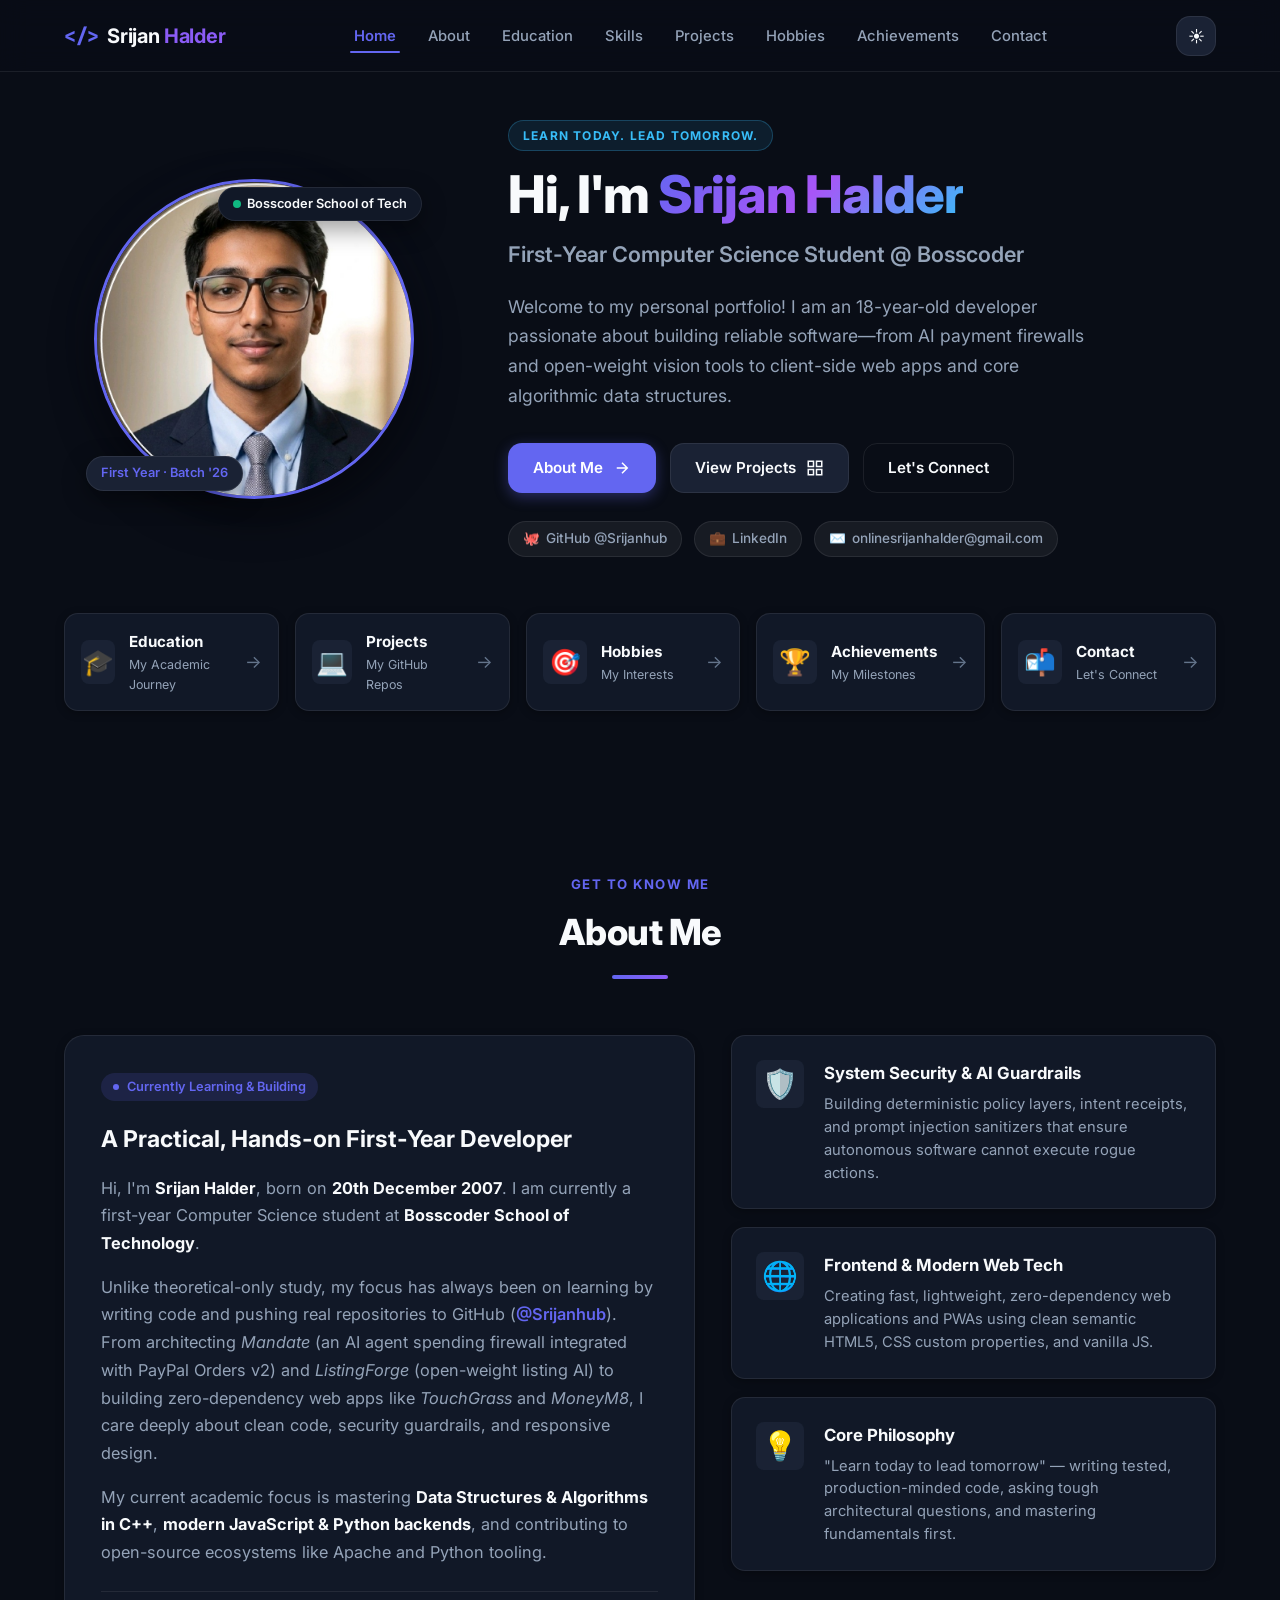
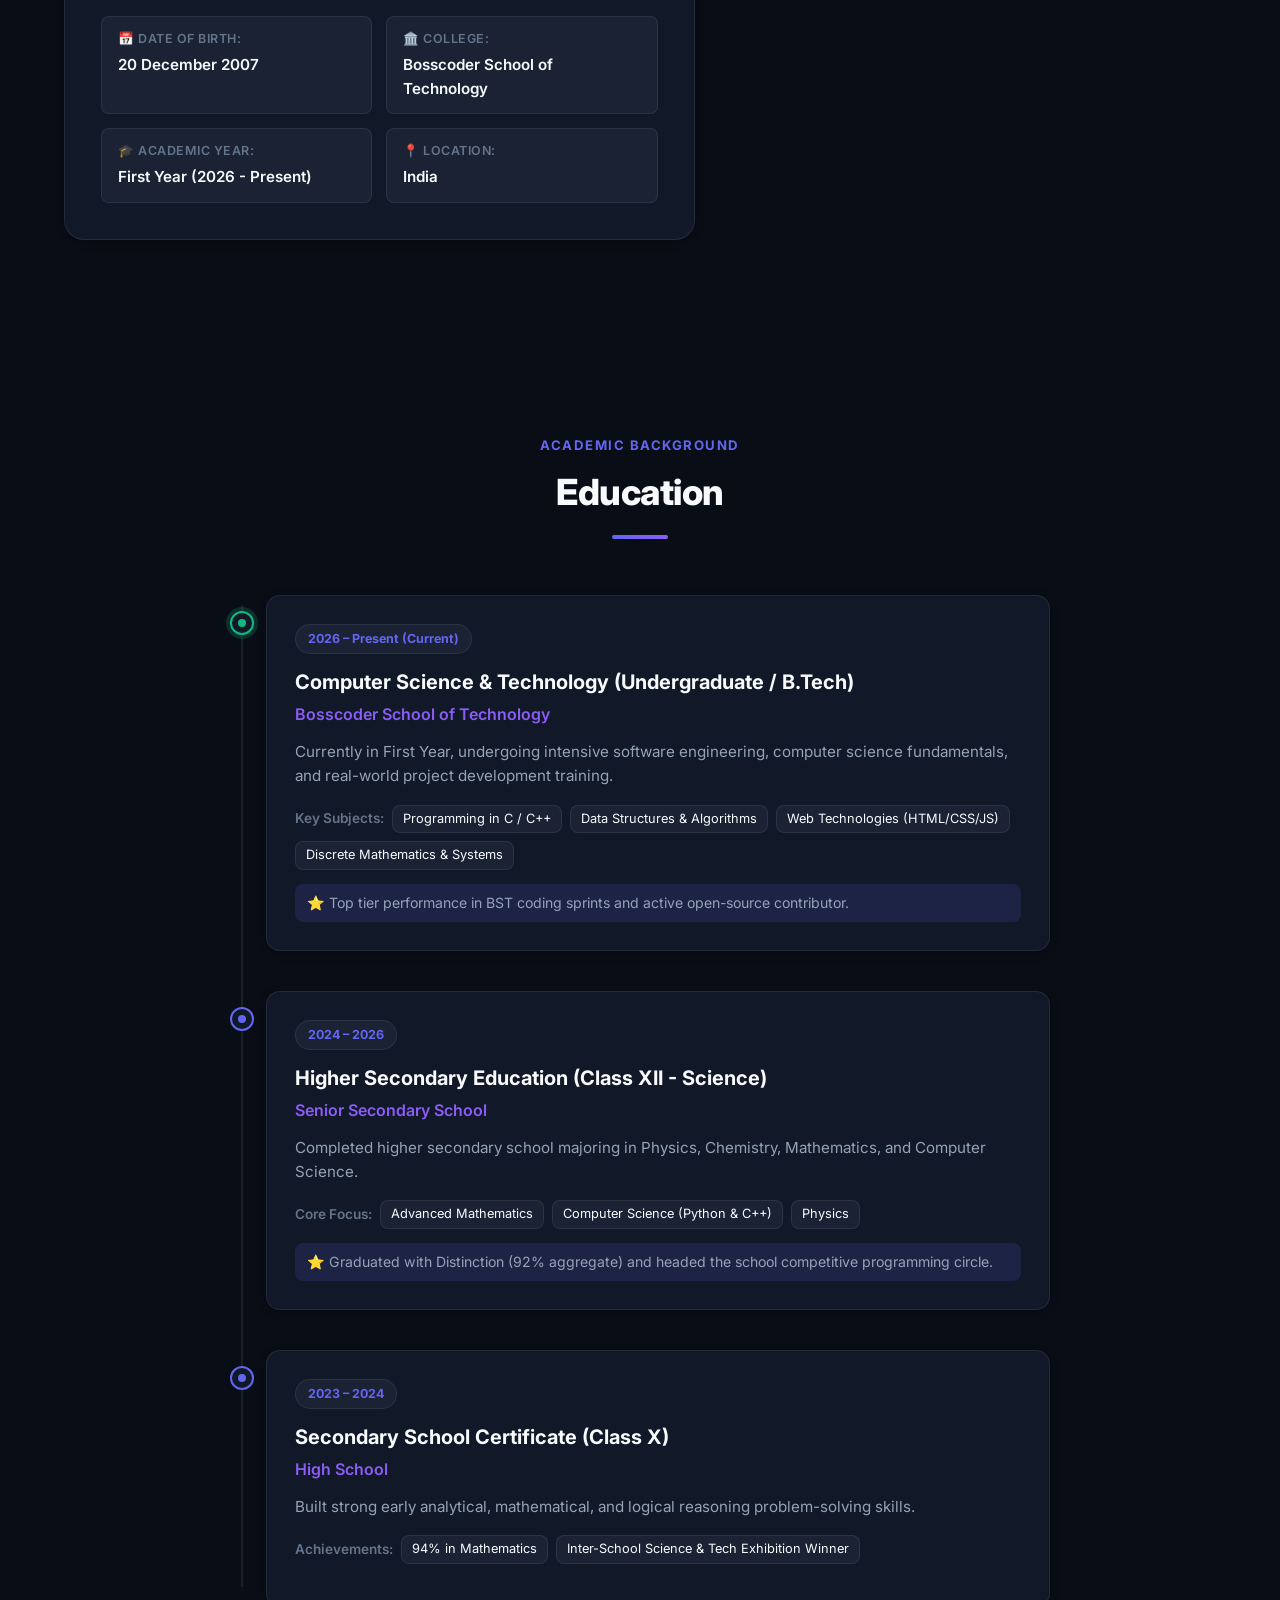
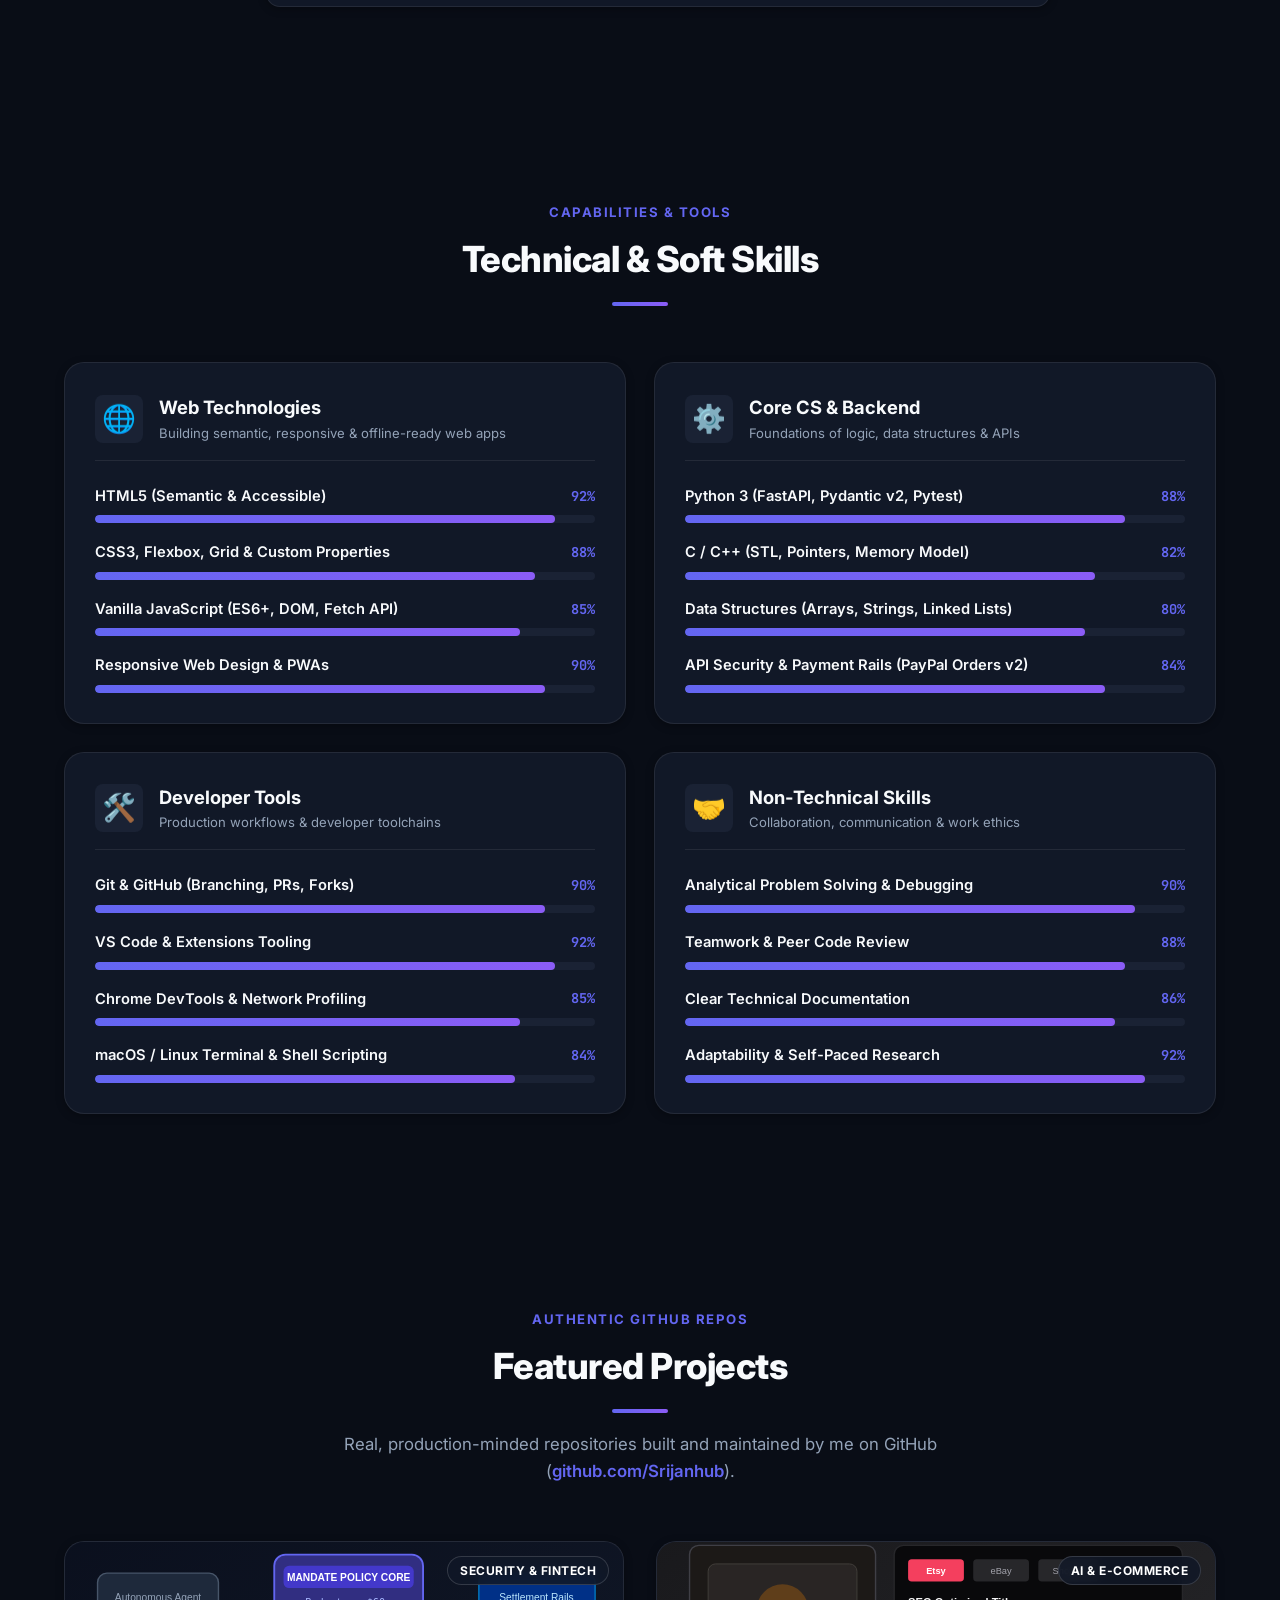
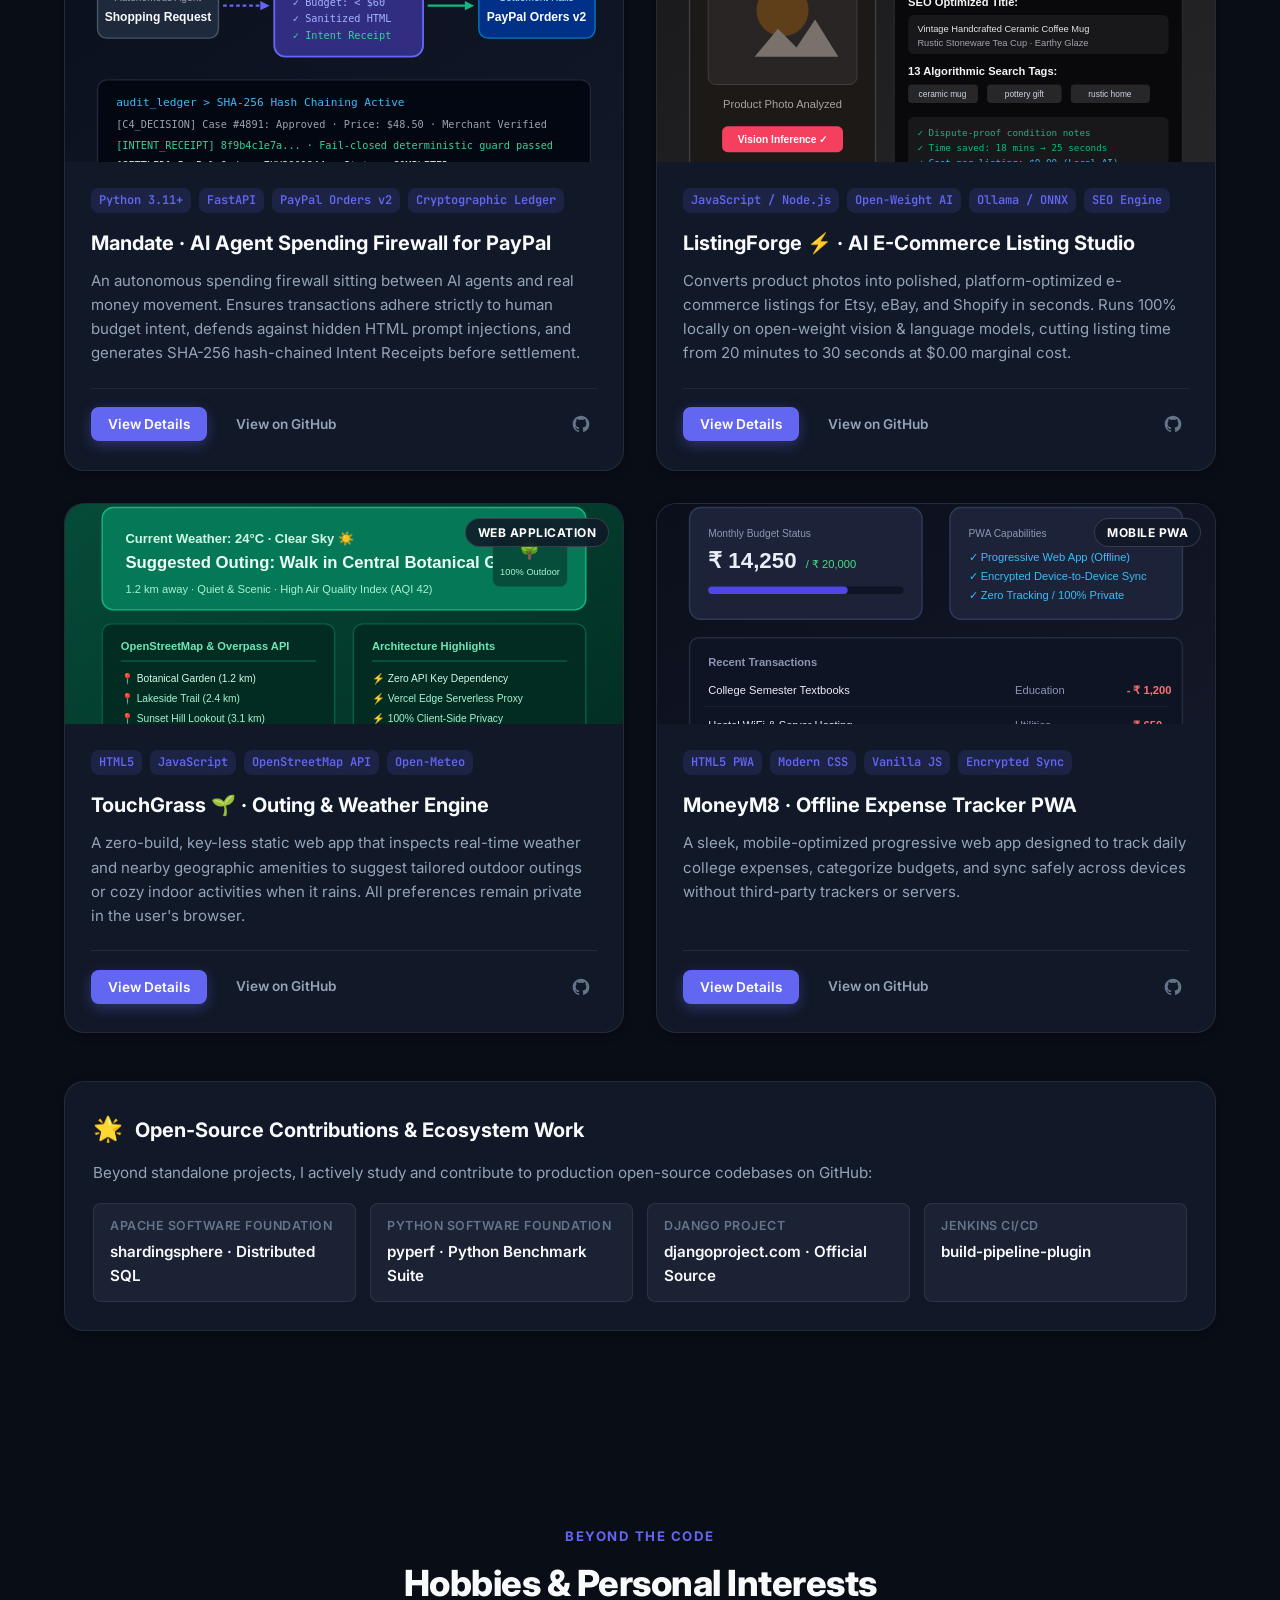
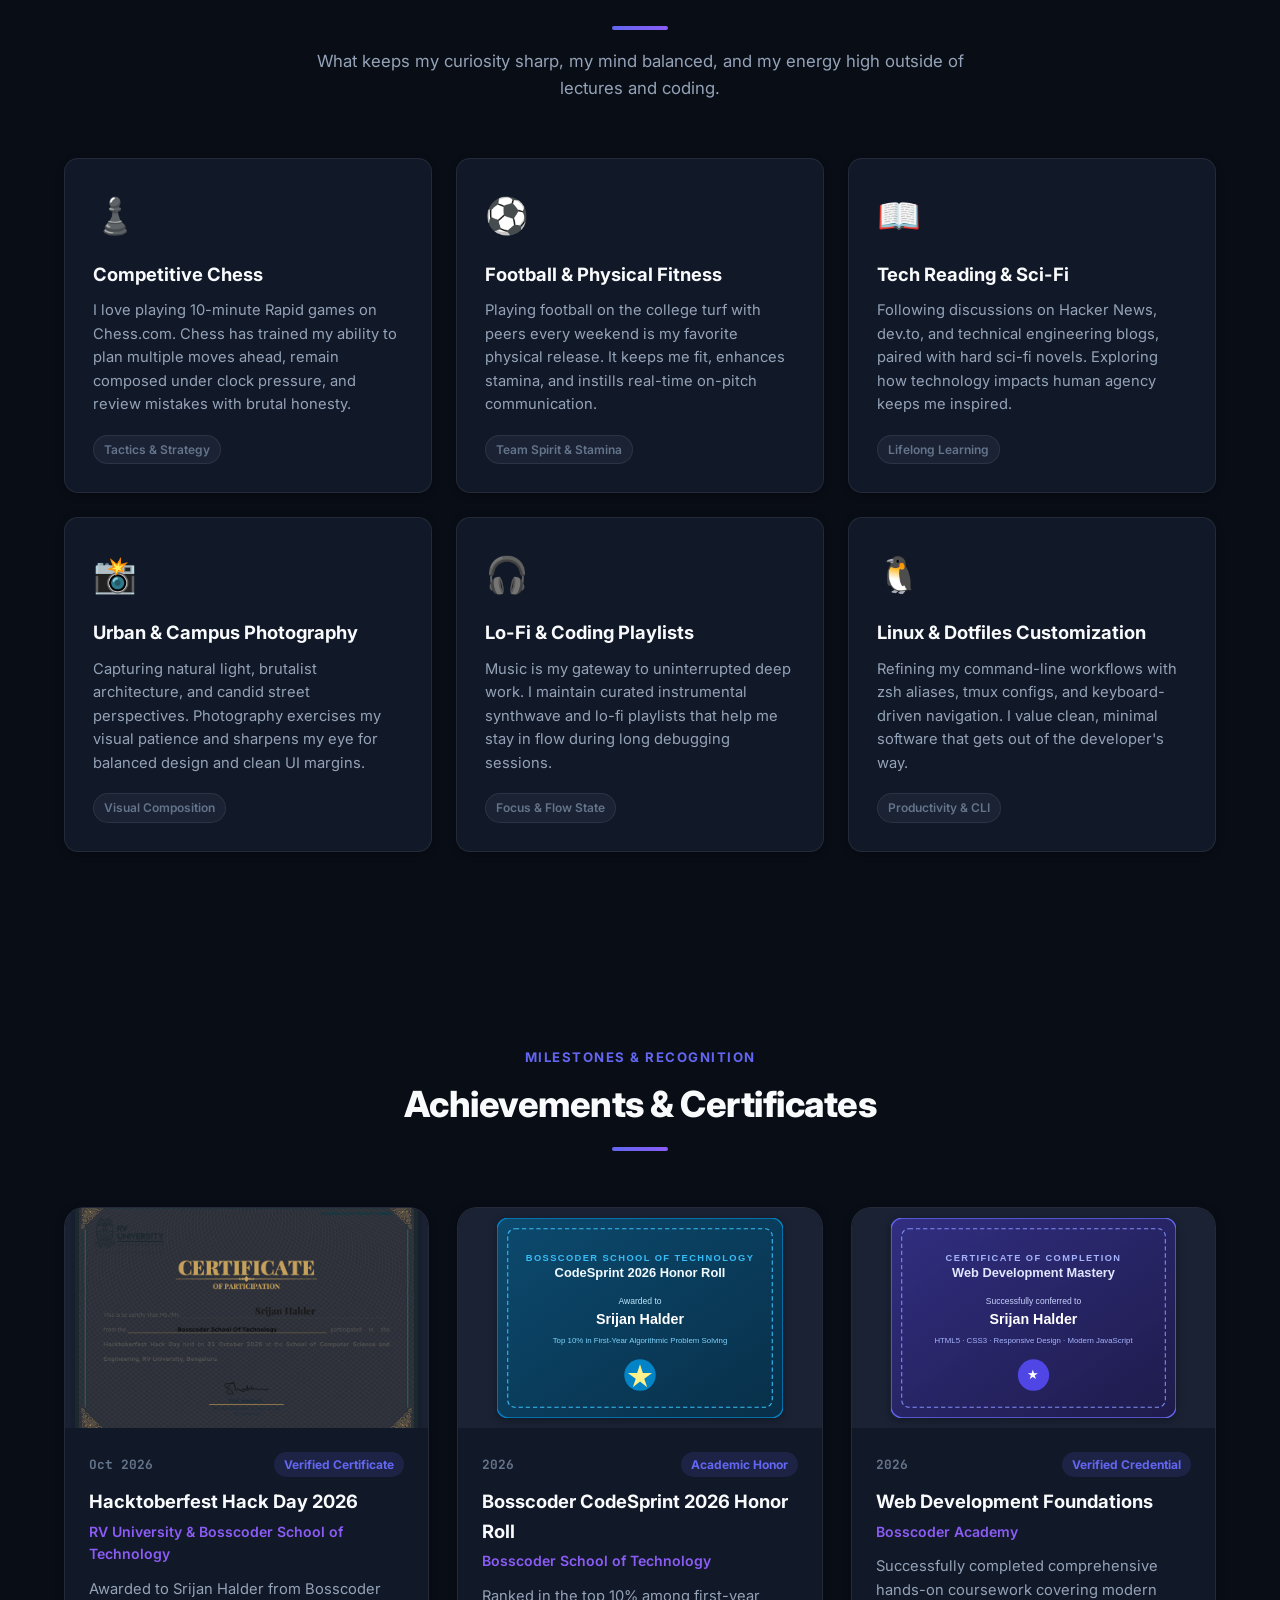
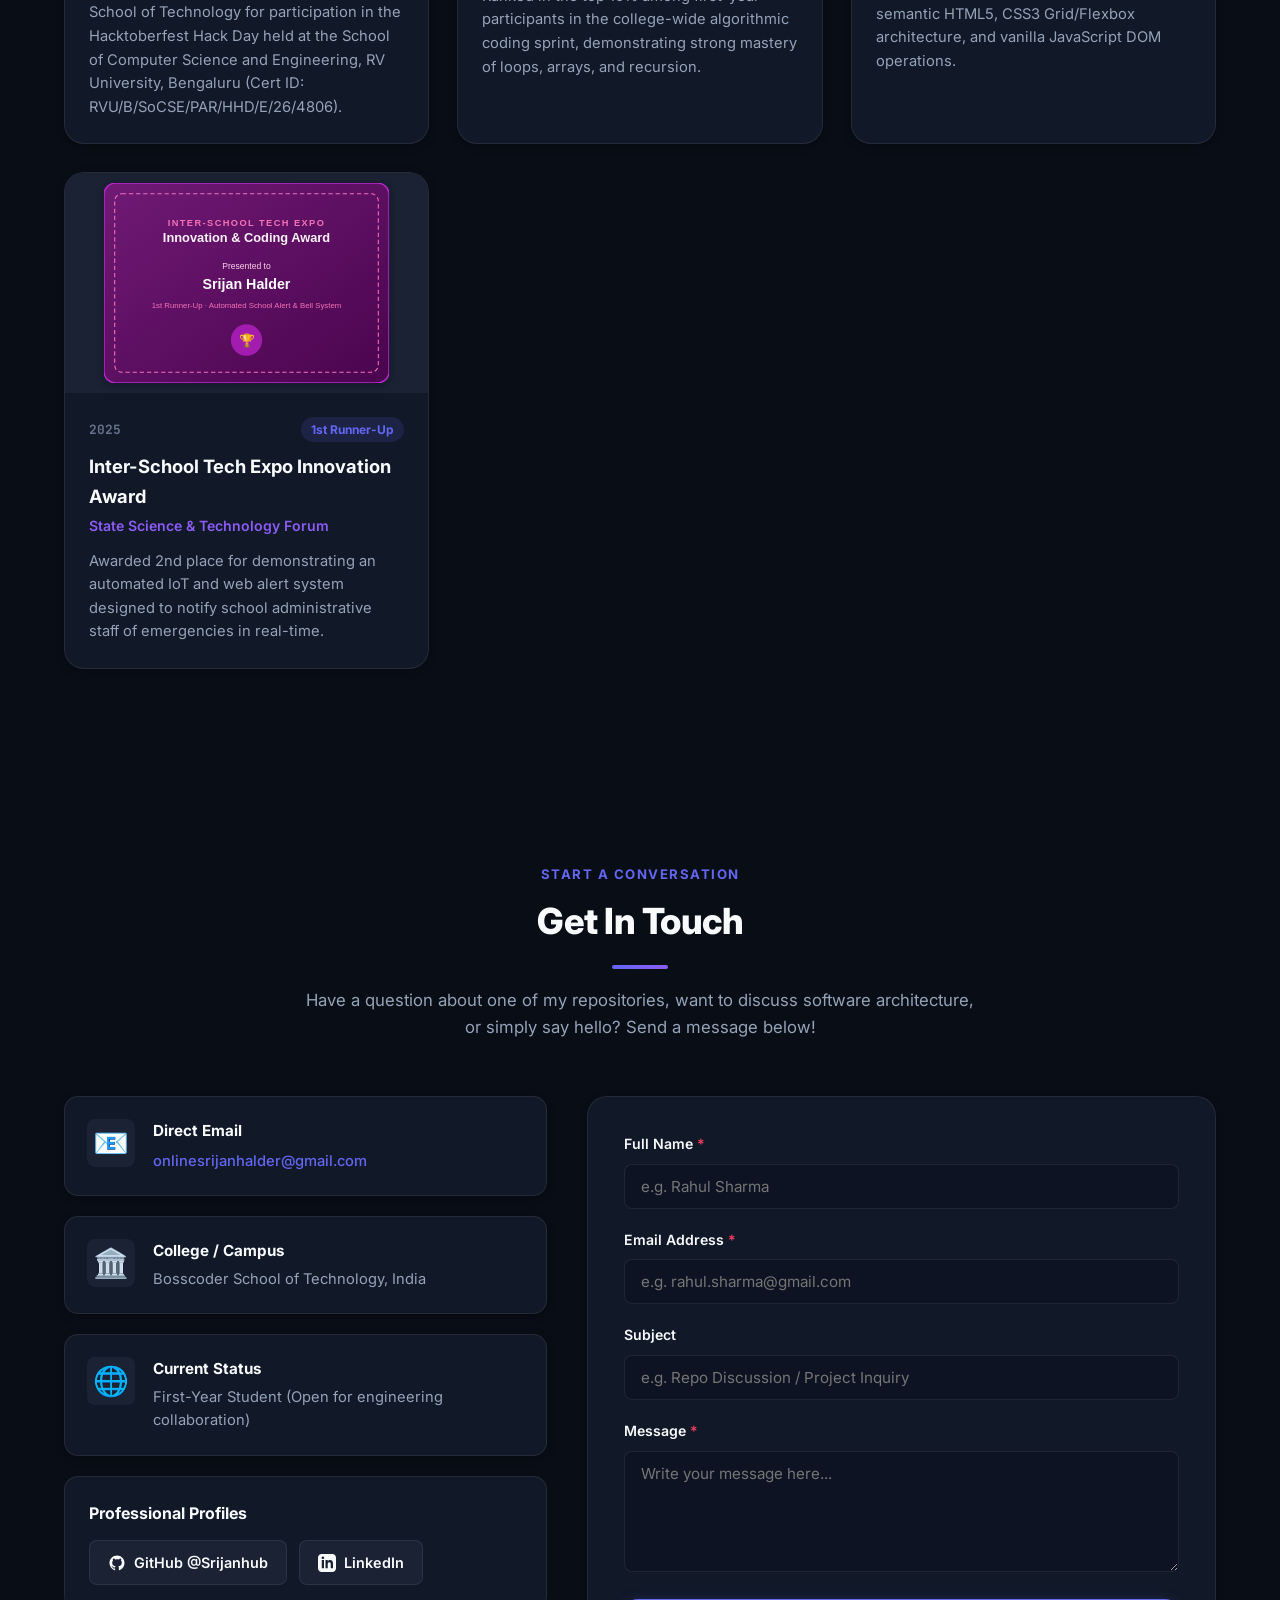
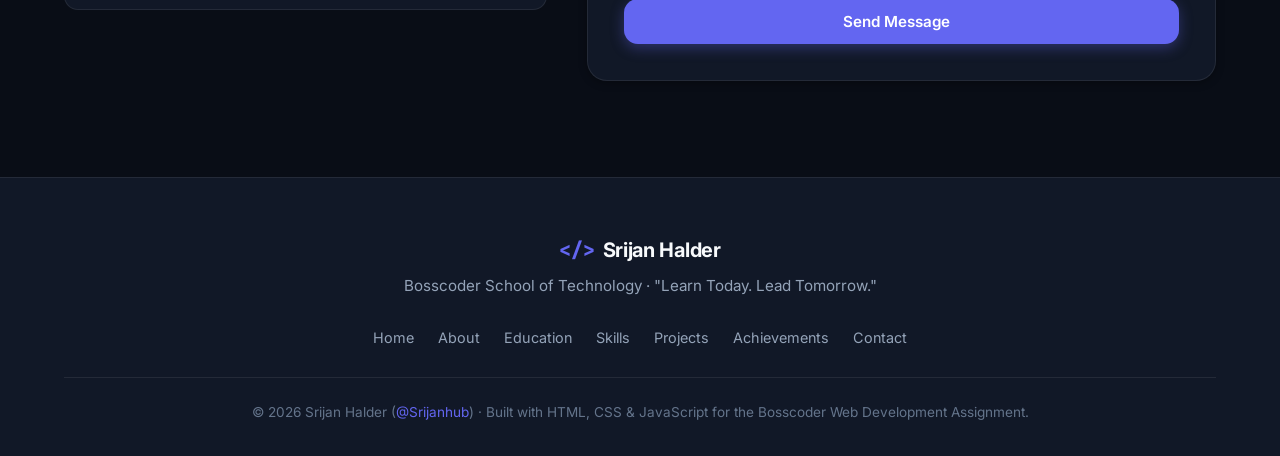
==== commit bc7d929f: "feat: add real profile photo and Hacktoberfest Hack Day certificate" ====
--- a/index.html
+++ b/index.html
@@ -69,7 +69,7 @@
         <div class="hero-avatar-wrapper">
           <div class="avatar-card">
             <div class="avatar-glow"></div>
-            <img src="assets/avatar.svg" alt="Srijan Halder - First Year Student at Bosscoder School of Technology" class="avatar-img" width="340" height="340">
+            <img src="assets/profile.jpg" alt="Srijan Halder - First Year Student at Bosscoder School of Technology" class="avatar-img" width="340" height="340">
             <div class="avatar-badge bst-badge">
               <span class="badge-dot"></span> Bosscoder School of Tech
             </div>
@@ -113,7 +113,7 @@
             <a href="https://github.com/Srijanhub" target="_blank" rel="noopener noreferrer" class="social-chip" title="GitHub Profile">
               <span class="chip-icon">🐙</span> GitHub @Srijanhub
             </a>
-            <a href="https://linkedin.com" target="_blank" rel="noopener noreferrer" class="social-chip" title="LinkedIn Profile">
+            <a href="https://www.linkedin.com/in/srijan-halder-873537428" target="_blank" rel="noopener noreferrer" class="social-chip" title="LinkedIn Profile">
               <span class="chip-icon">💼</span> LinkedIn
             </a>
             <a href="mailto:onlinesrijanhalder@gmail.com" class="social-chip" title="Send Email">
@@ -804,7 +804,27 @@
 
         <div class="achievements-grid">
           
-          <!-- Achievement 1 -->
+          <!-- Achievement 1: Hacktoberfest Hack Day (RV University & BST) -->
+          <div class="achievement-card">
+            <div class="cert-image-container">
+              <a href="assets/certificates/cert-hacktoberfest-rvu.png" target="_blank" rel="noopener noreferrer" title="Click to view full certificate">
+                <img src="assets/certificates/cert-hacktoberfest-rvu.png" alt="Hacktoberfest Hack Day Certificate of Participation - Srijan Halder, Bosscoder School of Technology" class="cert-img" loading="lazy">
+              </a>
+            </div>
+            <div class="achievement-content">
+              <div class="achievement-meta">
+                <span class="ach-year">Oct 2026</span>
+                <span class="ach-badge">Verified Certificate</span>
+              </div>
+              <h3 class="achievement-name">Hacktoberfest Hack Day 2026</h3>
+              <p class="achievement-org">RV University &amp; Bosscoder School of Technology</p>
+              <p class="achievement-desc">
+                Awarded to Srijan Halder from Bosscoder School of Technology for participation in the Hacktoberfest Hack Day held at the School of Computer Science and Engineering, RV University, Bengaluru (Cert ID: RVU/B/SoCSE/PAR/HHD/E/26/4806).
+              </p>
+            </div>
+          </div>
+
+          <!-- Achievement 2: Bosscoder CodeSprint -->
           <div class="achievement-card">
             <div class="cert-image-container">
               <img src="assets/certificates/cert-bosscoder.svg" alt="Bosscoder School of Technology CodeSprint Honor Roll" class="cert-img" loading="lazy">
@@ -908,7 +928,7 @@
                   <svg width="18" height="18" viewBox="0 0 24 24" fill="currentColor"><path d="M12 2C6.477 2 2 6.484 2 12.017c0 4.425 2.865 8.18 6.839 9.504.5.092.682-.217.682-.483 0-.237-.008-.868-.013-1.703-2.782.605-3.369-1.343-3.369-1.343-.454-1.158-1.11-1.466-1.11-1.466-.908-.62.069-.608.069-.608 1.003.07 1.53 1.032 1.53 1.032.892 1.53 2.341 1.088 2.91.832.092-.647.35-1.088.636-1.338-2.22-.253-4.555-1.113-4.555-4.951 0-1.093.39-1.988 1.029-2.688-.103-.253-.446-1.272.098-2.65 0 0 .84-.27 2.75 1.026A9.564 9.564 0 0112 6.844c.85.004 1.705.115 2.504.337 1.909-1.296 2.747-1.027 2.747-1.027.546 1.379.202 2.398.1 2.651.64.7 1.028 1.595 1.028 2.688 0 3.848-2.339 4.695-4.566 4.943.359.309.678.92.678 1.855 0 1.338-.012 2.419-.012 2.747 0 .268.18.58.688.482A10.019 10.019 0 0022 12.017C22 6.484 17.522 2 12 2z"/></svg>
                   <span>GitHub @Srijanhub</span>
                 </a>
-                <a href="https://linkedin.com" target="_blank" rel="noopener noreferrer" class="social-btn linkedin-btn" title="LinkedIn">
+                <a href="https://www.linkedin.com/in/srijan-halder-873537428" target="_blank" rel="noopener noreferrer" class="social-btn linkedin-btn" title="LinkedIn">
                   <svg width="18" height="18" viewBox="0 0 24 24" fill="currentColor"><path d="M19 0h-14c-2.761 0-5 2.239-5 5v14c0 2.761 2.239 5 5 5h14c2.762 0 5-2.239 5-5v-14c0-2.761-2.238-5-5-5zm-11 19h-3v-11h3v11zm-1.5-12.268c-.966 0-1.75-.79-1.75-1.764s.784-1.764 1.75-1.764 1.75.79 1.75 1.764-.783 1.764-1.75 1.764zm13.5 12.268h-3v-5.604c0-3.368-4-3.113-4 0v5.604h-3v-11h3v1.765c1.396-2.586 7-2.777 7 2.476v6.759z"/></svg>
                   <span>LinkedIn</span>
                 </a>
--- a/style.css
+++ b/style.css
@@ -438,7 +438,7 @@
   position: relative;
   width: 320px;
   height: 320px;
-  border-radius: var(--radius-lg);
+  border-radius: 50%;
   display: flex;
   align-items: center;
   justify-content: center;
@@ -450,6 +450,7 @@
   background: radial-gradient(circle, var(--avatar-glow) 0%, transparent 70%);
   filter: blur(20px);
   z-index: 1;
+  border-radius: 50%;
 }
 
 .avatar-img {
@@ -457,8 +458,8 @@
   width: 100%;
   height: 100%;
   object-fit: cover;
-  border-radius: var(--radius-lg);
-  border: 2px solid var(--border-color);
+  border-radius: 50%;
+  border: 3px solid var(--primary);
   background-color: var(--bg-surface);
   z-index: 2;
   box-shadow: var(--shadow-lg);
@@ -481,8 +482,8 @@
 }
 
 .bst-badge {
-  top: -12px;
-  right: -10px;
+  top: 8px;
+  right: -8px;
 }
 
 .badge-dot {
@@ -500,7 +501,7 @@
 }
 
 .year-badge {
-  bottom: -12px;
+  bottom: 8px;
   left: -8px;
   color: var(--primary);
   background: var(--bg-surface-elevated);
@@ -1226,10 +1227,10 @@
 
 .cert-image-container {
   width: 100%;
-  height: 200px;
+  height: 220px;
   background-color: var(--bg-surface-elevated);
   overflow: hidden;
-  padding: 12px;
+  padding: 10px;
   display: flex;
   align-items: center;
   justify-content: center;
@@ -1238,6 +1239,9 @@
 .cert-img {
   max-width: 100%;
   max-height: 100%;
+  width: auto;
+  height: auto;
+  object-fit: contain;
   border-radius: var(--radius-sm);
   box-shadow: var(--shadow-sm);
   transition: transform var(--transition-fast);
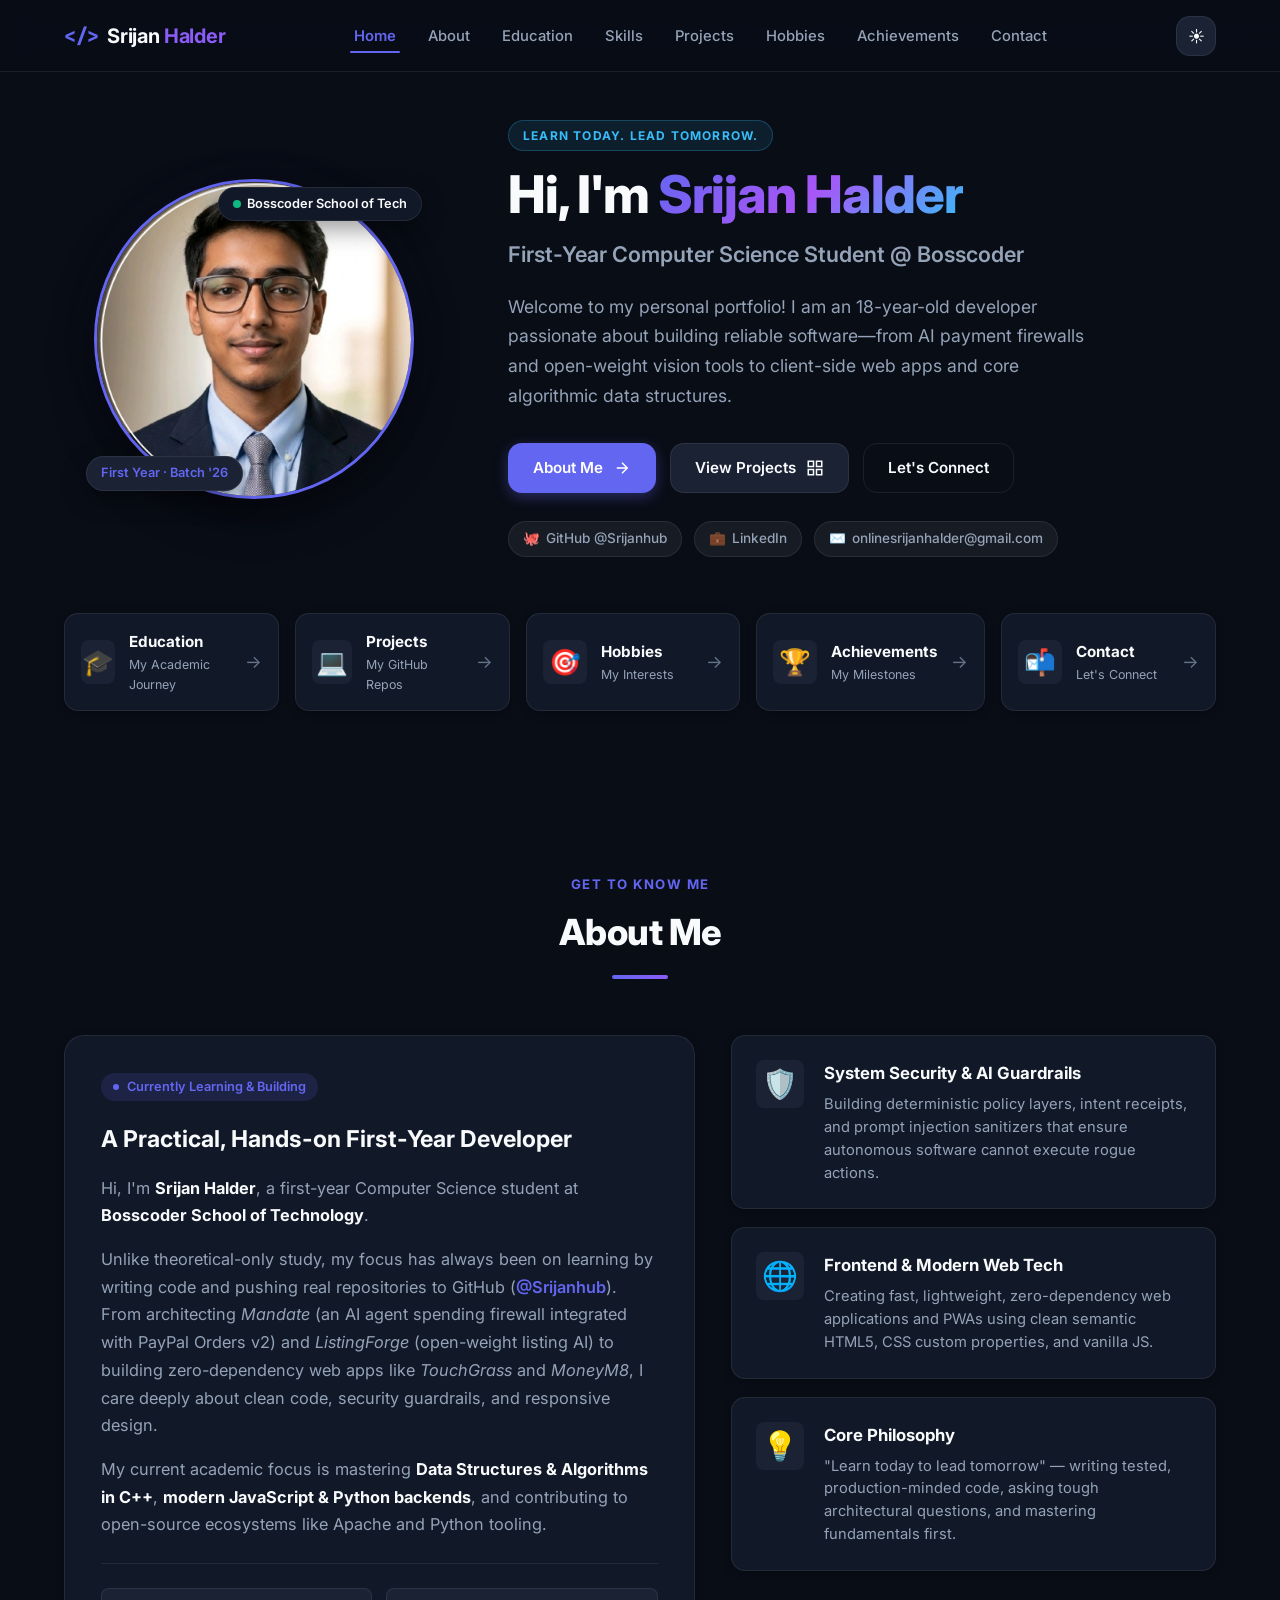
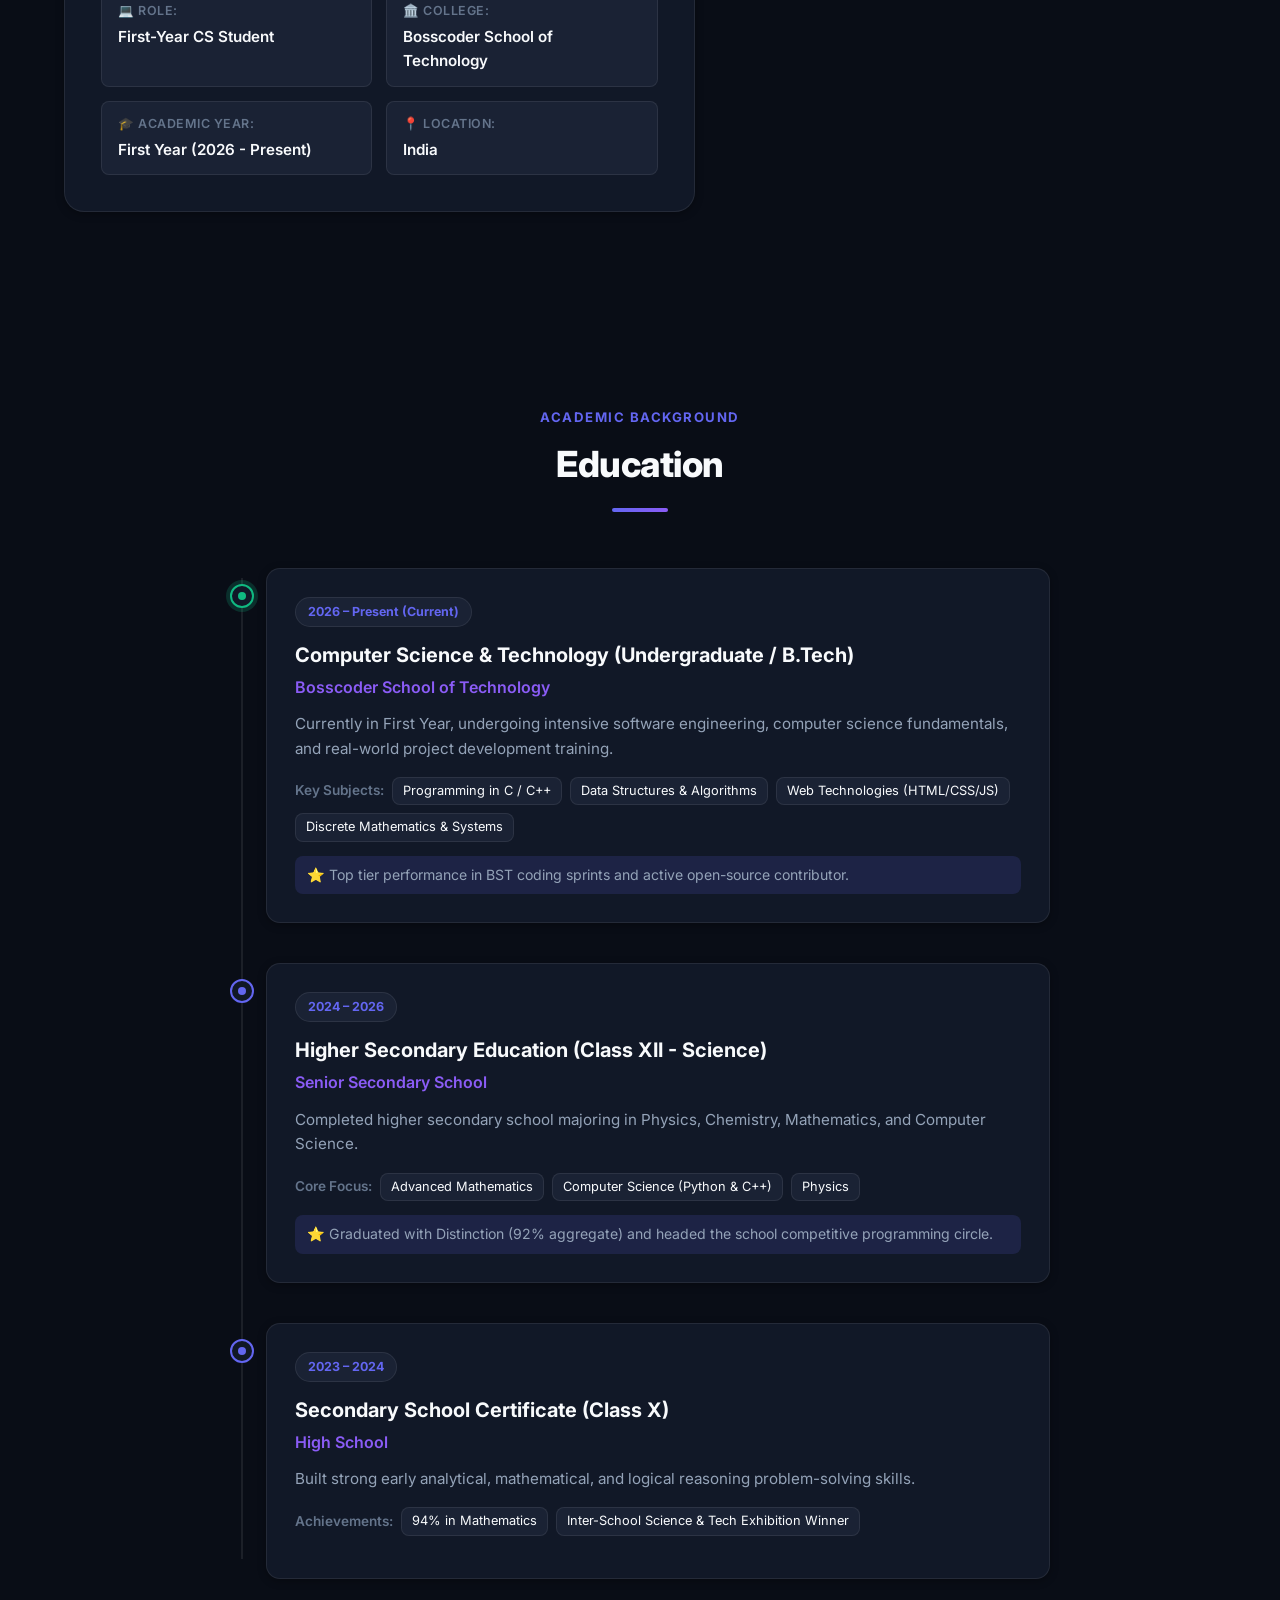
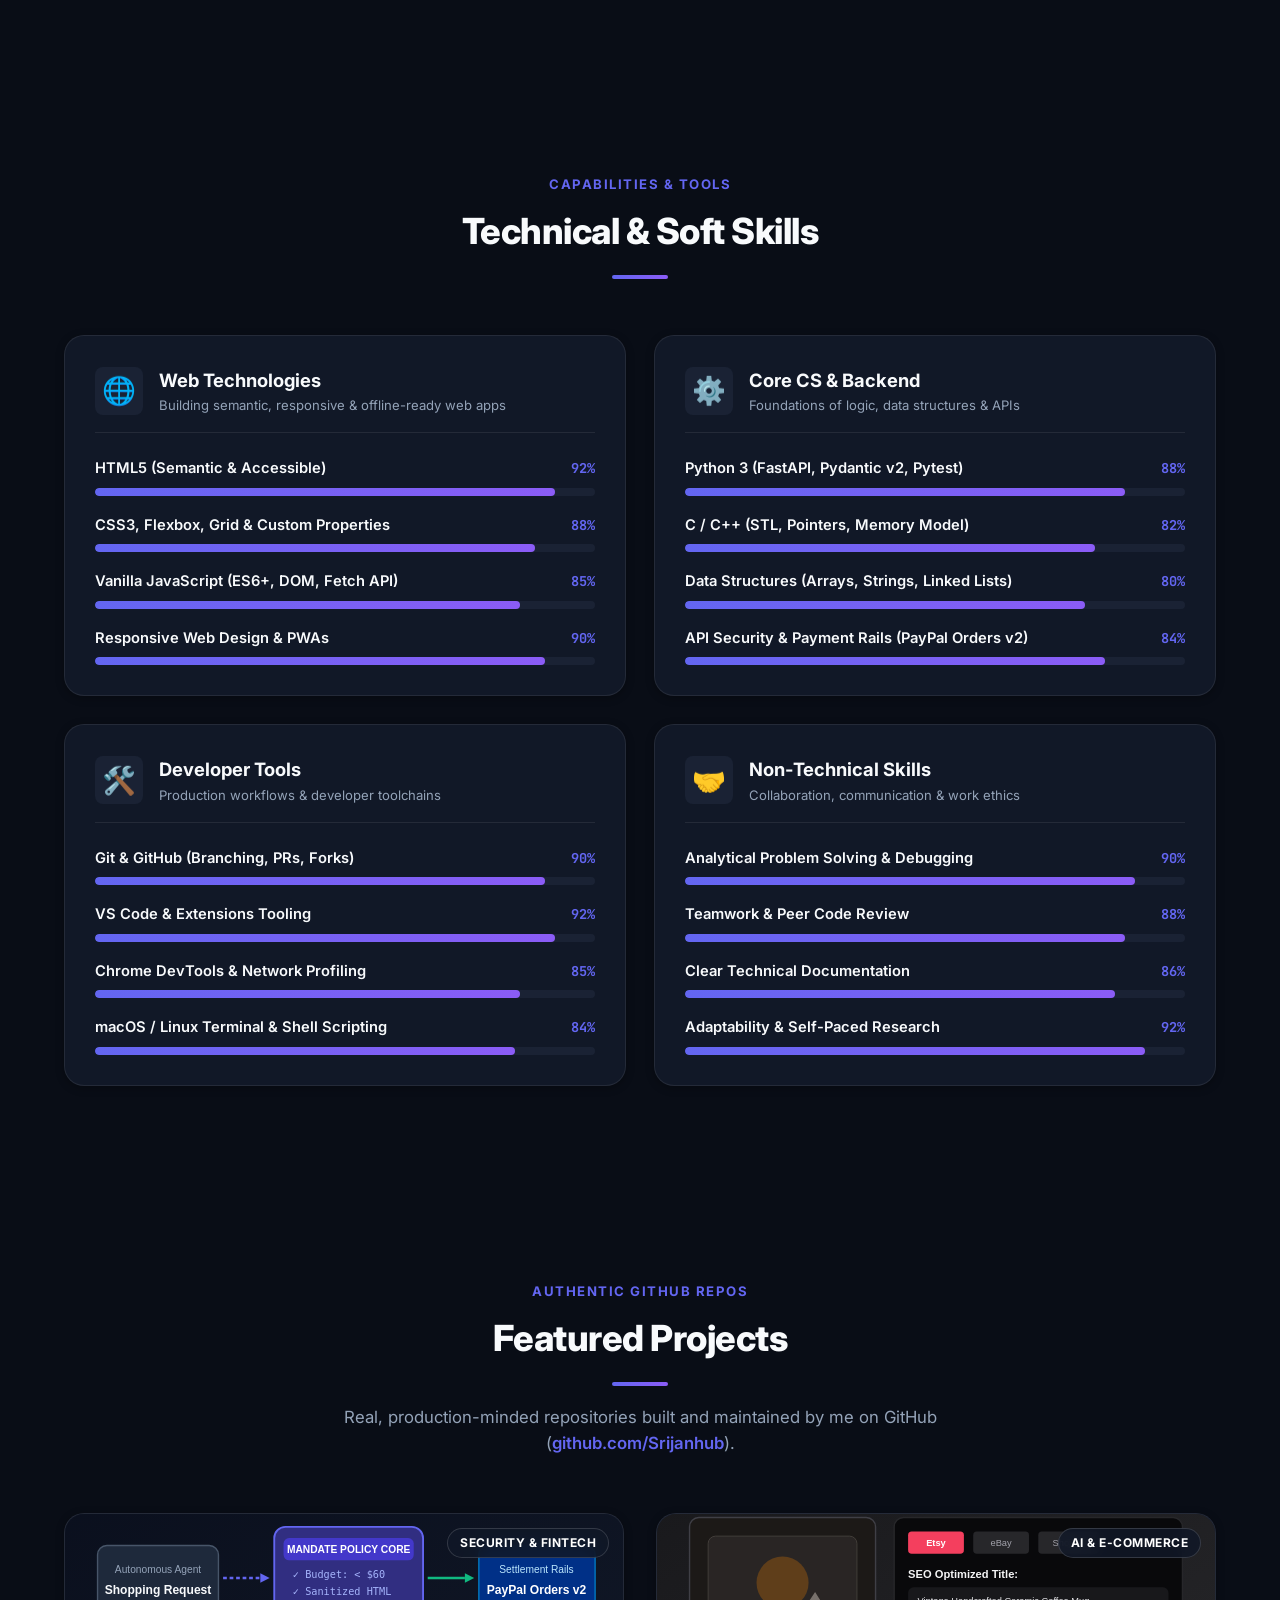
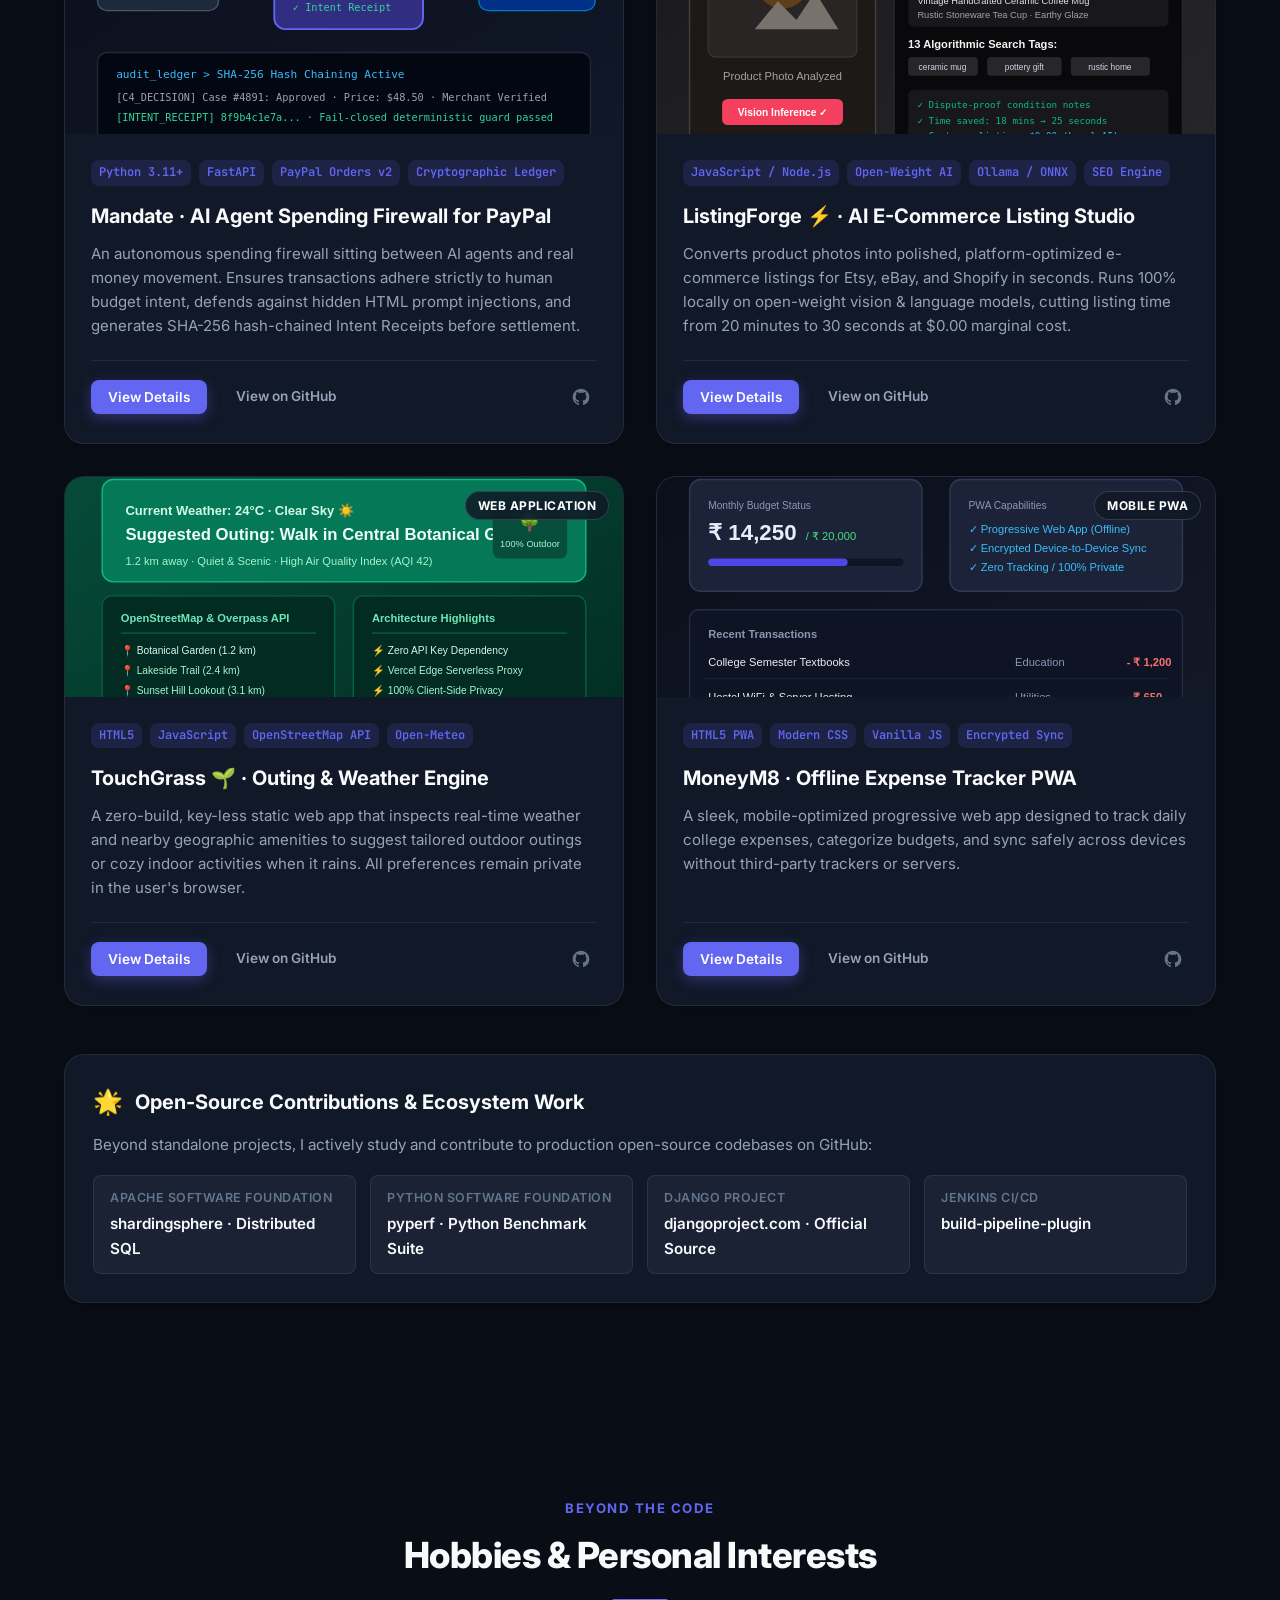
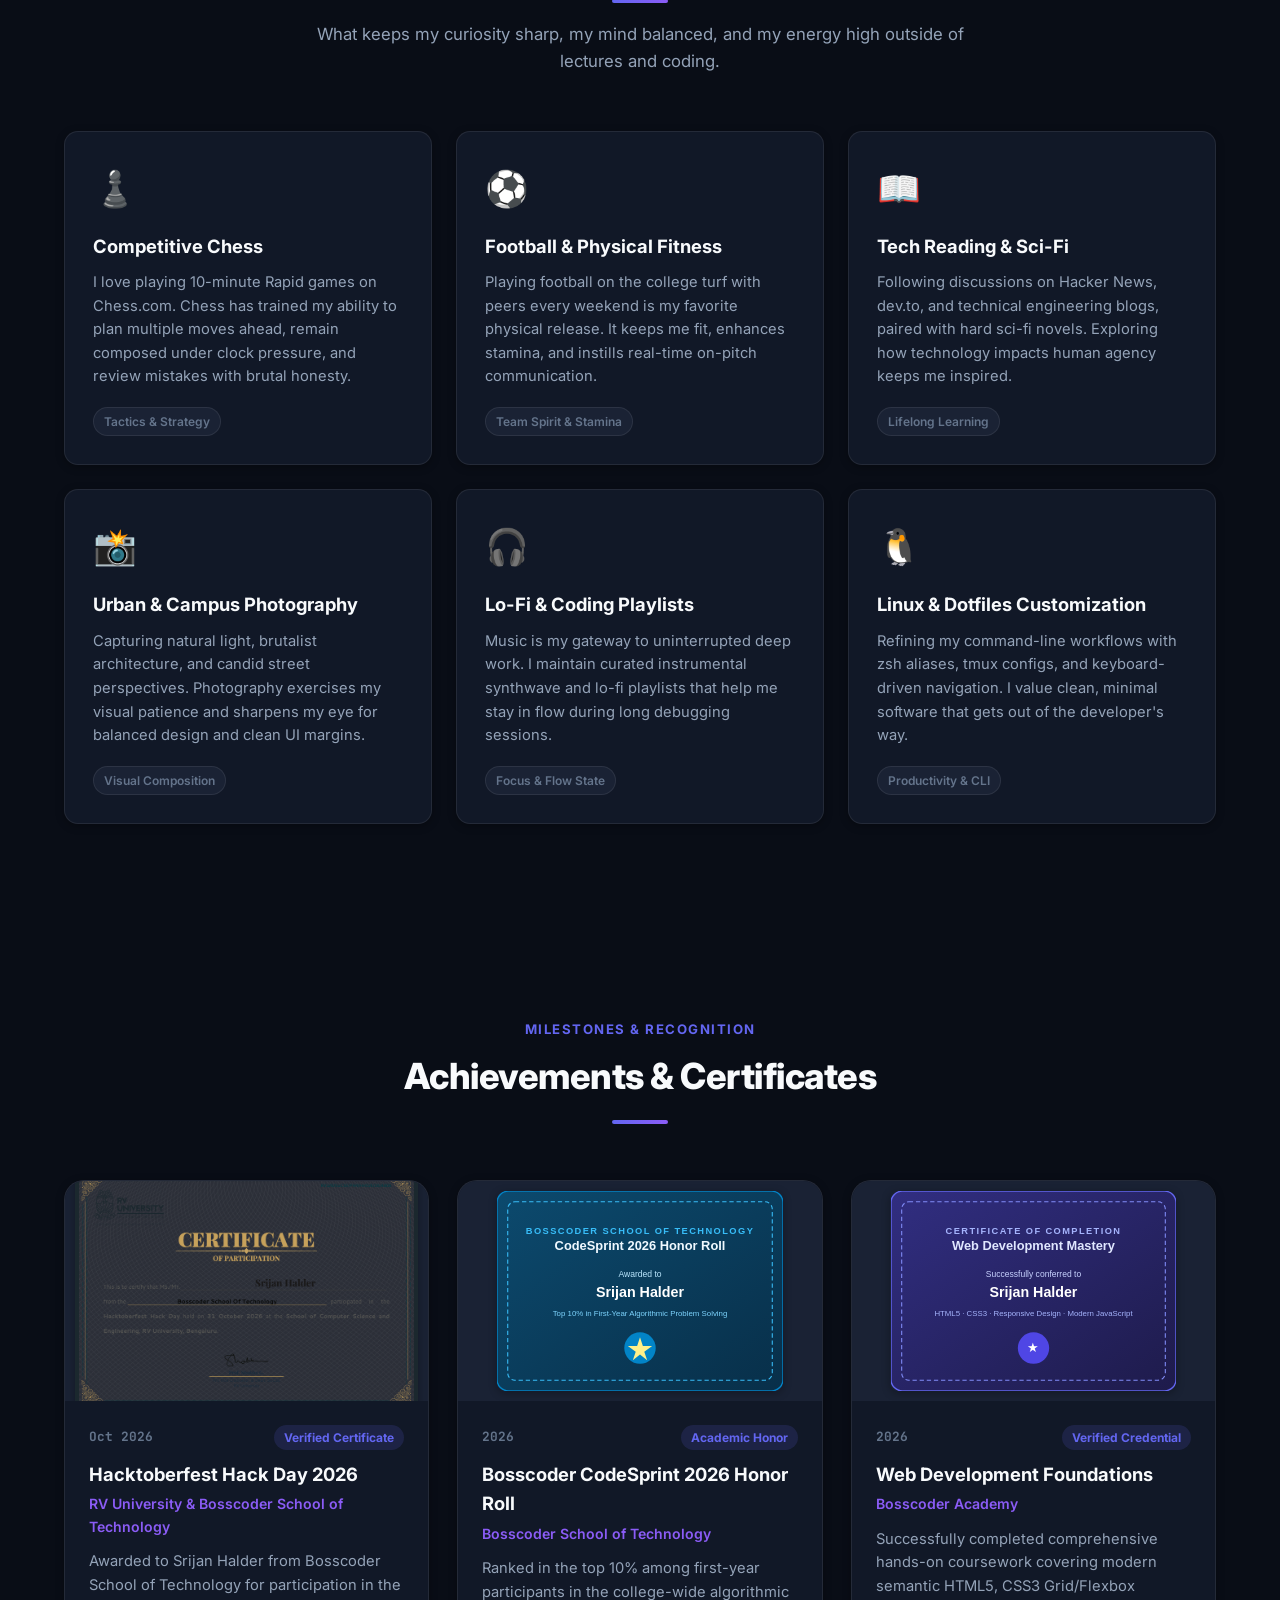
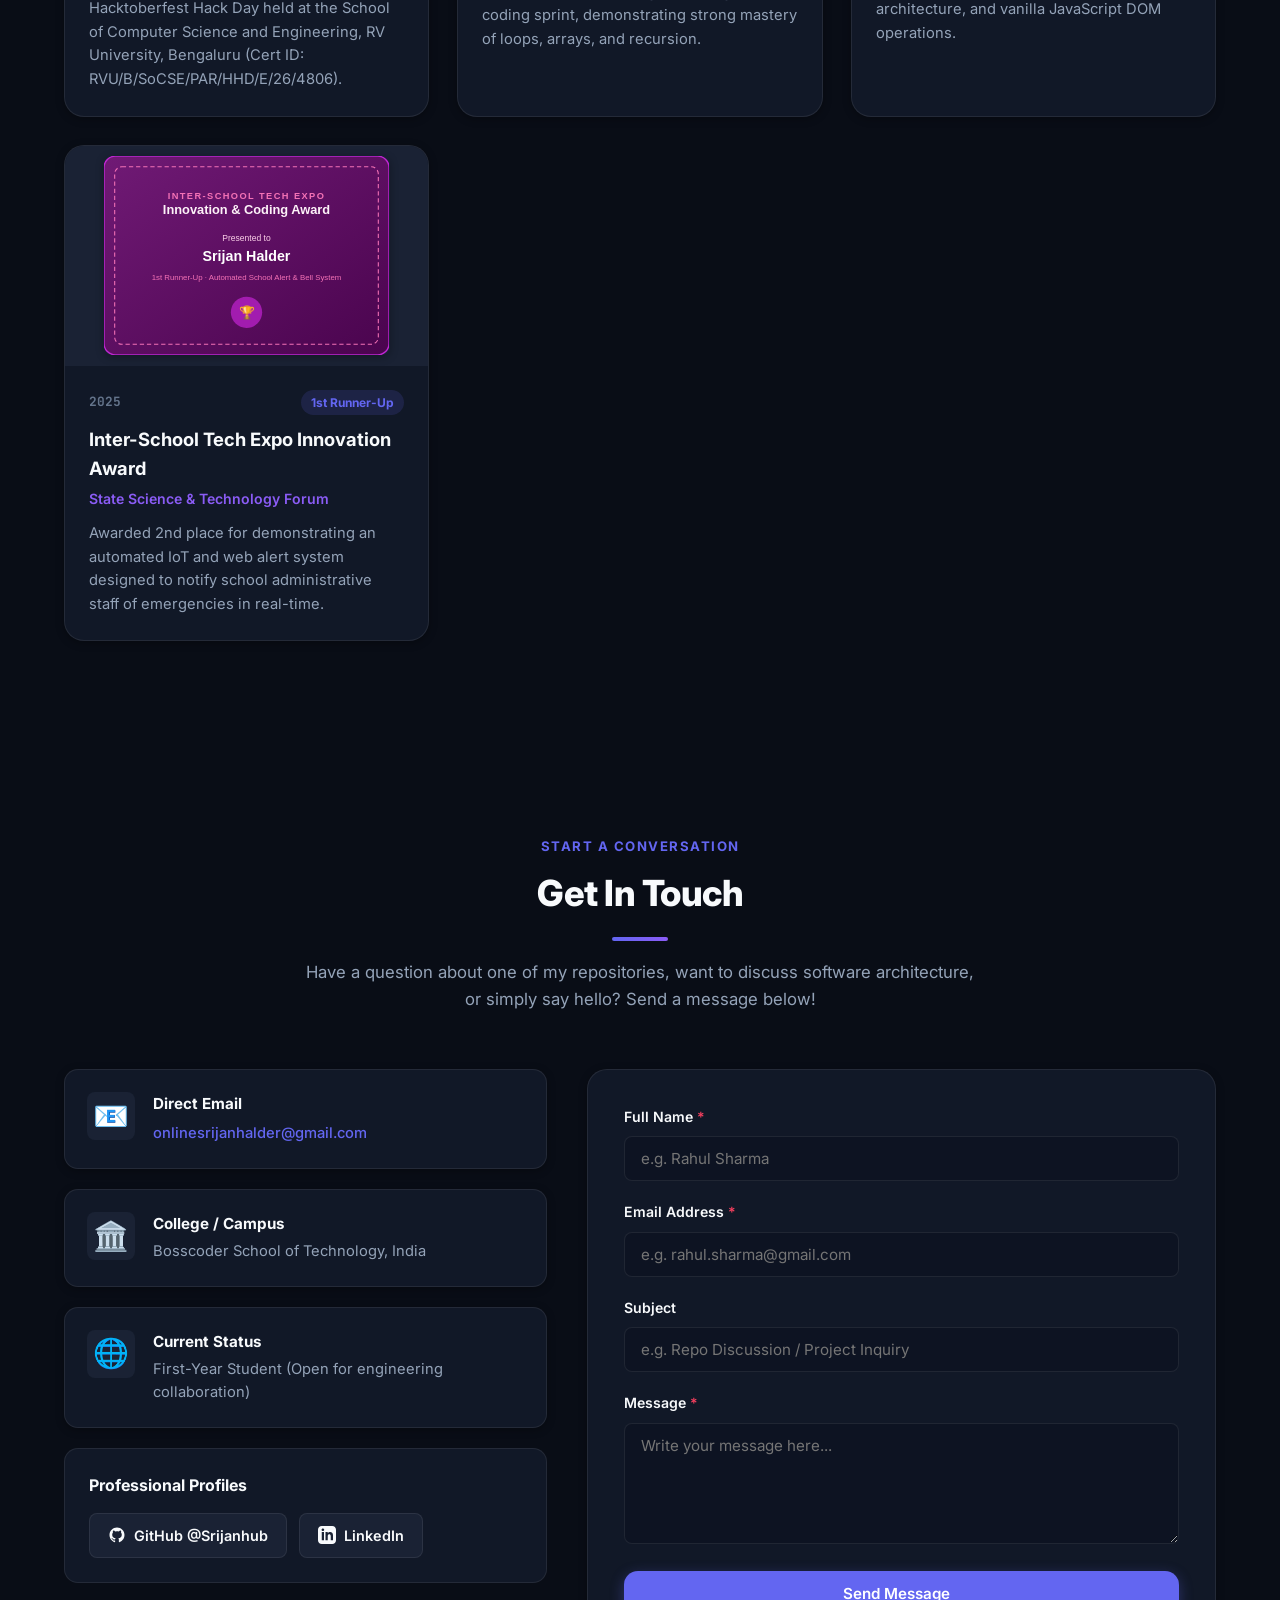
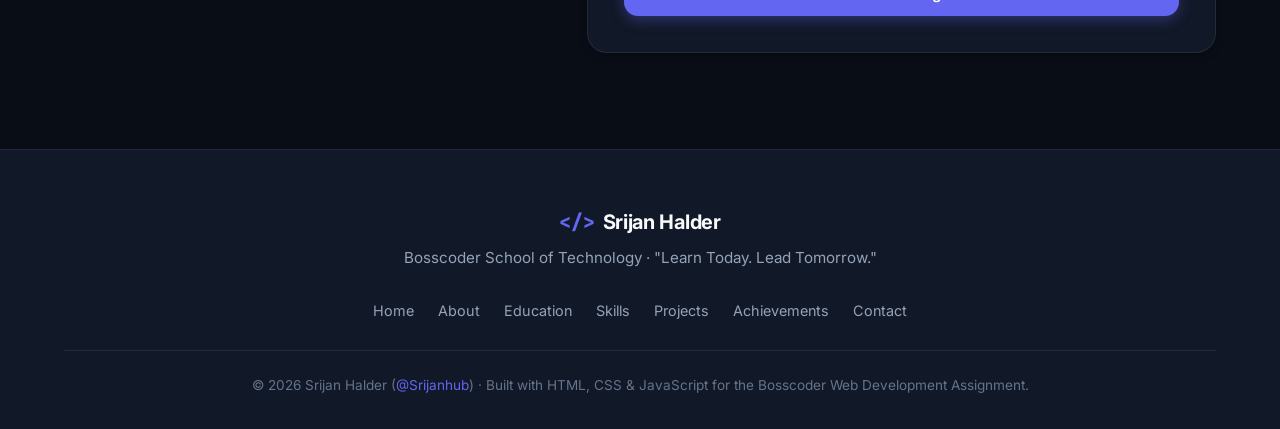
==== commit ab75c482: "fix: remove DOB references from about section and documentation" ====
--- a/index.html
+++ b/index.html
@@ -193,7 +193,7 @@
             </div>
             <h3 class="about-subheading">A Practical, Hands-on First-Year Developer</h3>
             <p class="about-text">
-              Hi, I'm <strong>Srijan Halder</strong>, born on <strong>20th December 2007</strong>. I am currently a first-year Computer Science student at <strong>Bosscoder School of Technology</strong>.
+              Hi, I'm <strong>Srijan Halder</strong>, a first-year Computer Science student at <strong>Bosscoder School of Technology</strong>.
             </p>
             <p class="about-text">
               Unlike theoretical-only study, my focus has always been on learning by writing code and pushing real repositories to GitHub (<a href="https://github.com/Srijanhub" target="_blank" rel="noopener noreferrer" style="color: var(--primary); font-weight: 600;">@Srijanhub</a>). From architecting <em>Mandate</em> (an AI agent spending firewall integrated with PayPal Orders v2) and <em>ListingForge</em> (open-weight listing AI) to building zero-dependency web apps like <em>TouchGrass</em> and <em>MoneyM8</em>, I care deeply about clean code, security guardrails, and responsive design.
@@ -205,8 +205,8 @@
             <!-- Key Info List -->
             <div class="info-chips-grid">
               <div class="info-chip">
-                <span class="chip-label">📅 Date of Birth:</span>
-                <span class="chip-value">20 December 2007</span>
+                <span class="chip-label">💻 Role:</span>
+                <span class="chip-value">First-Year CS Student</span>
               </div>
               <div class="info-chip">
                 <span class="chip-label">🏛️ College:</span>
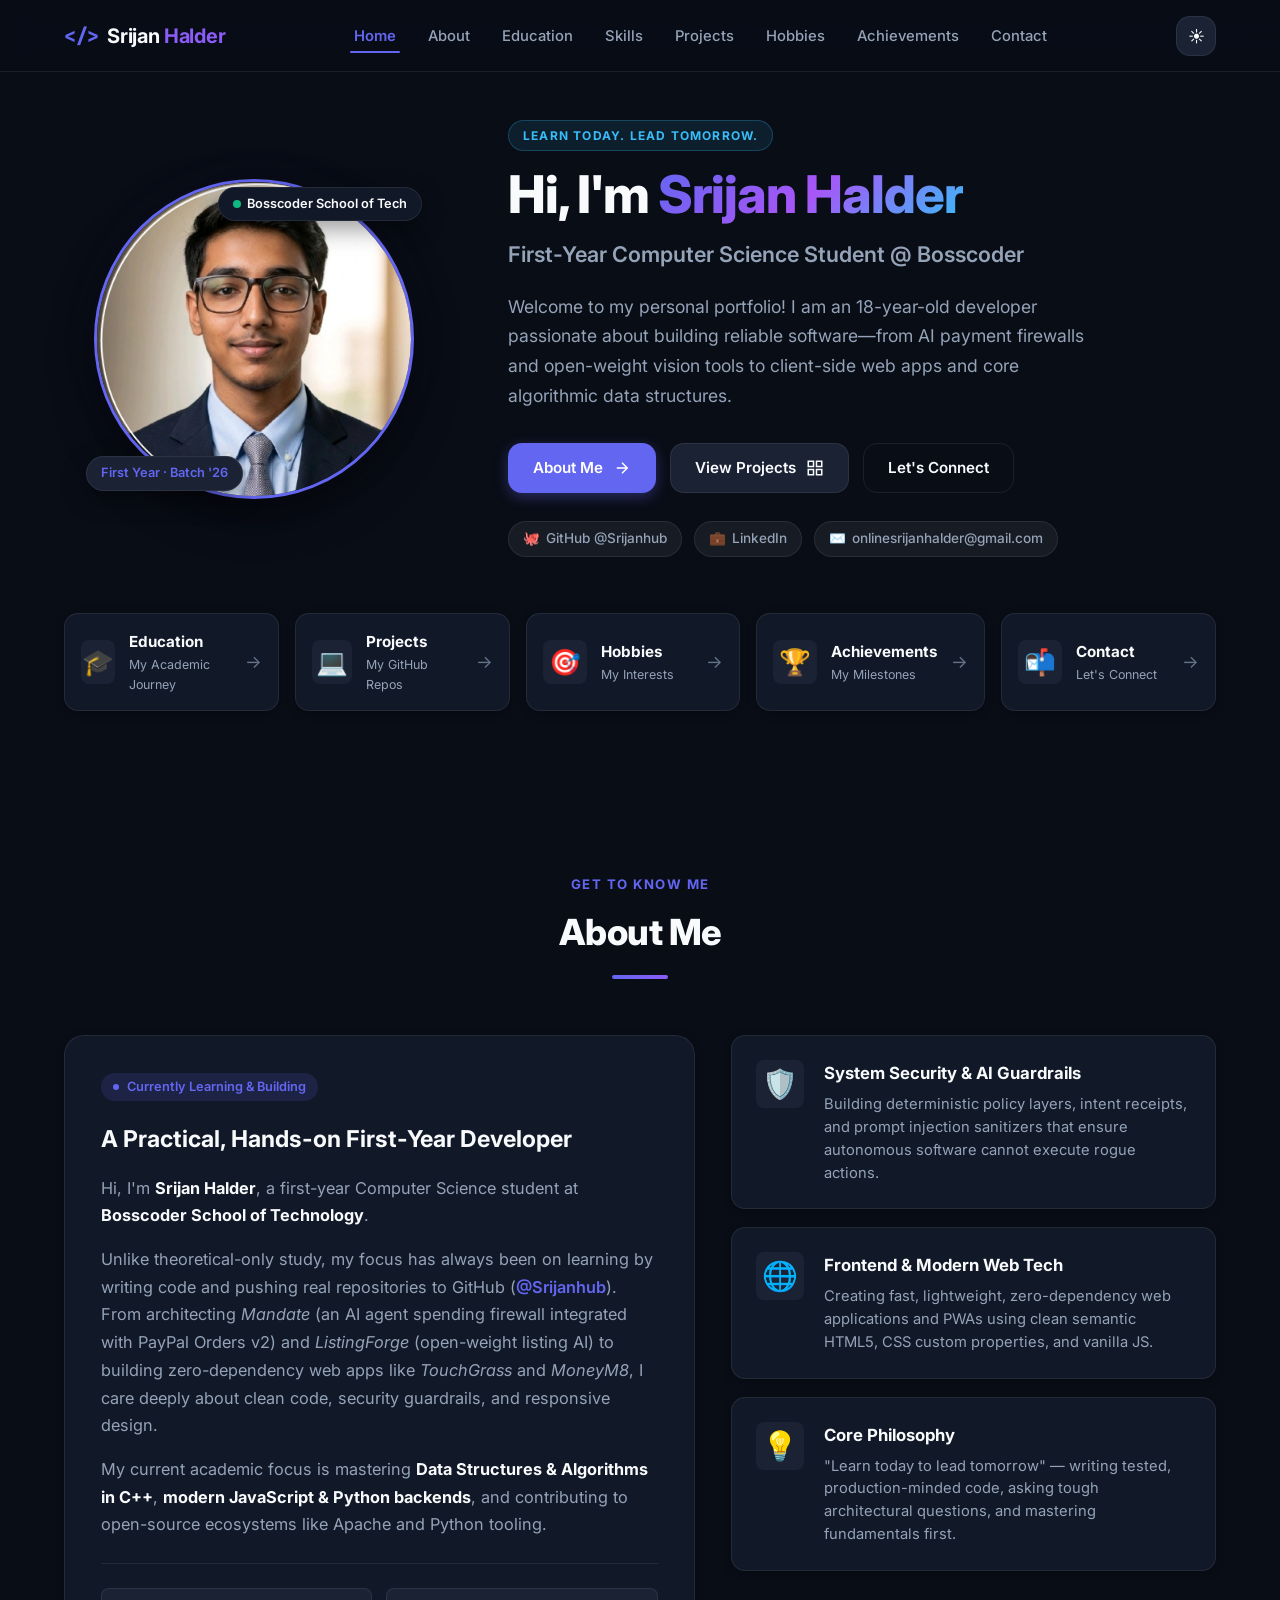
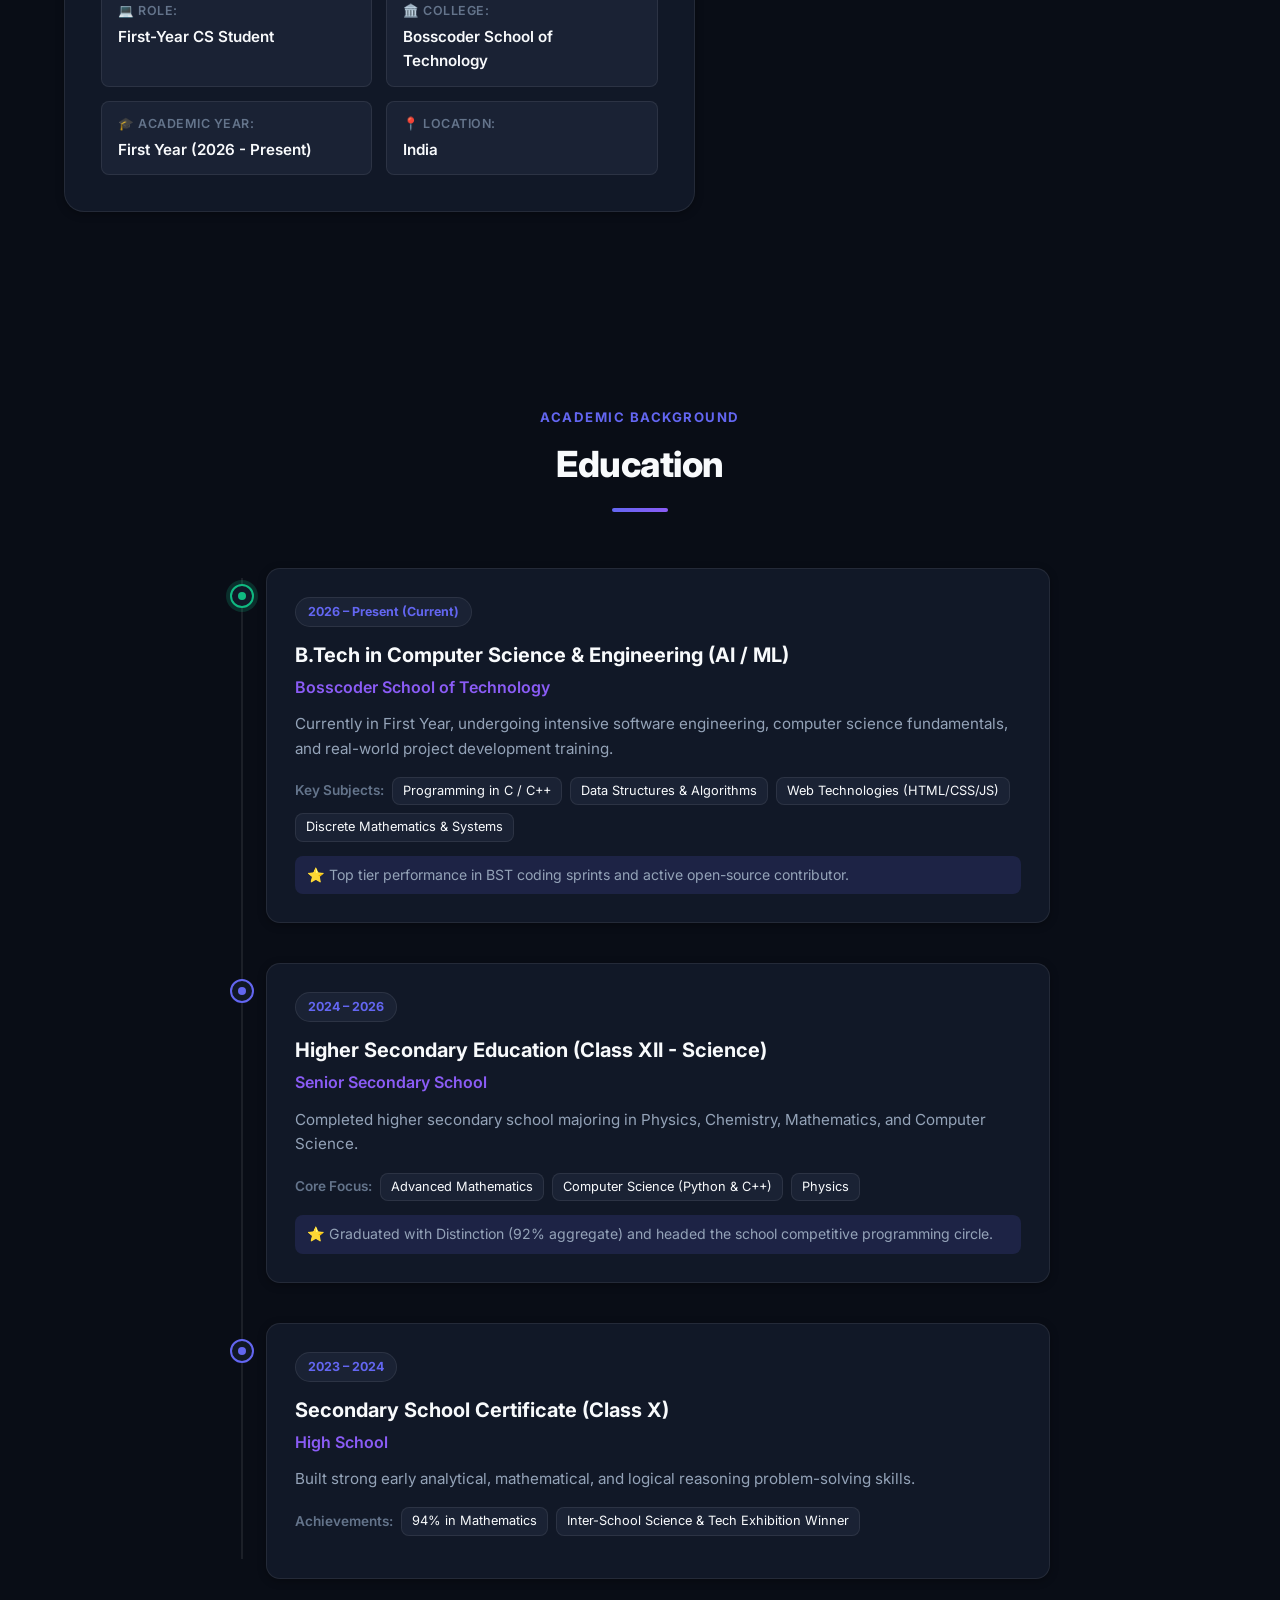
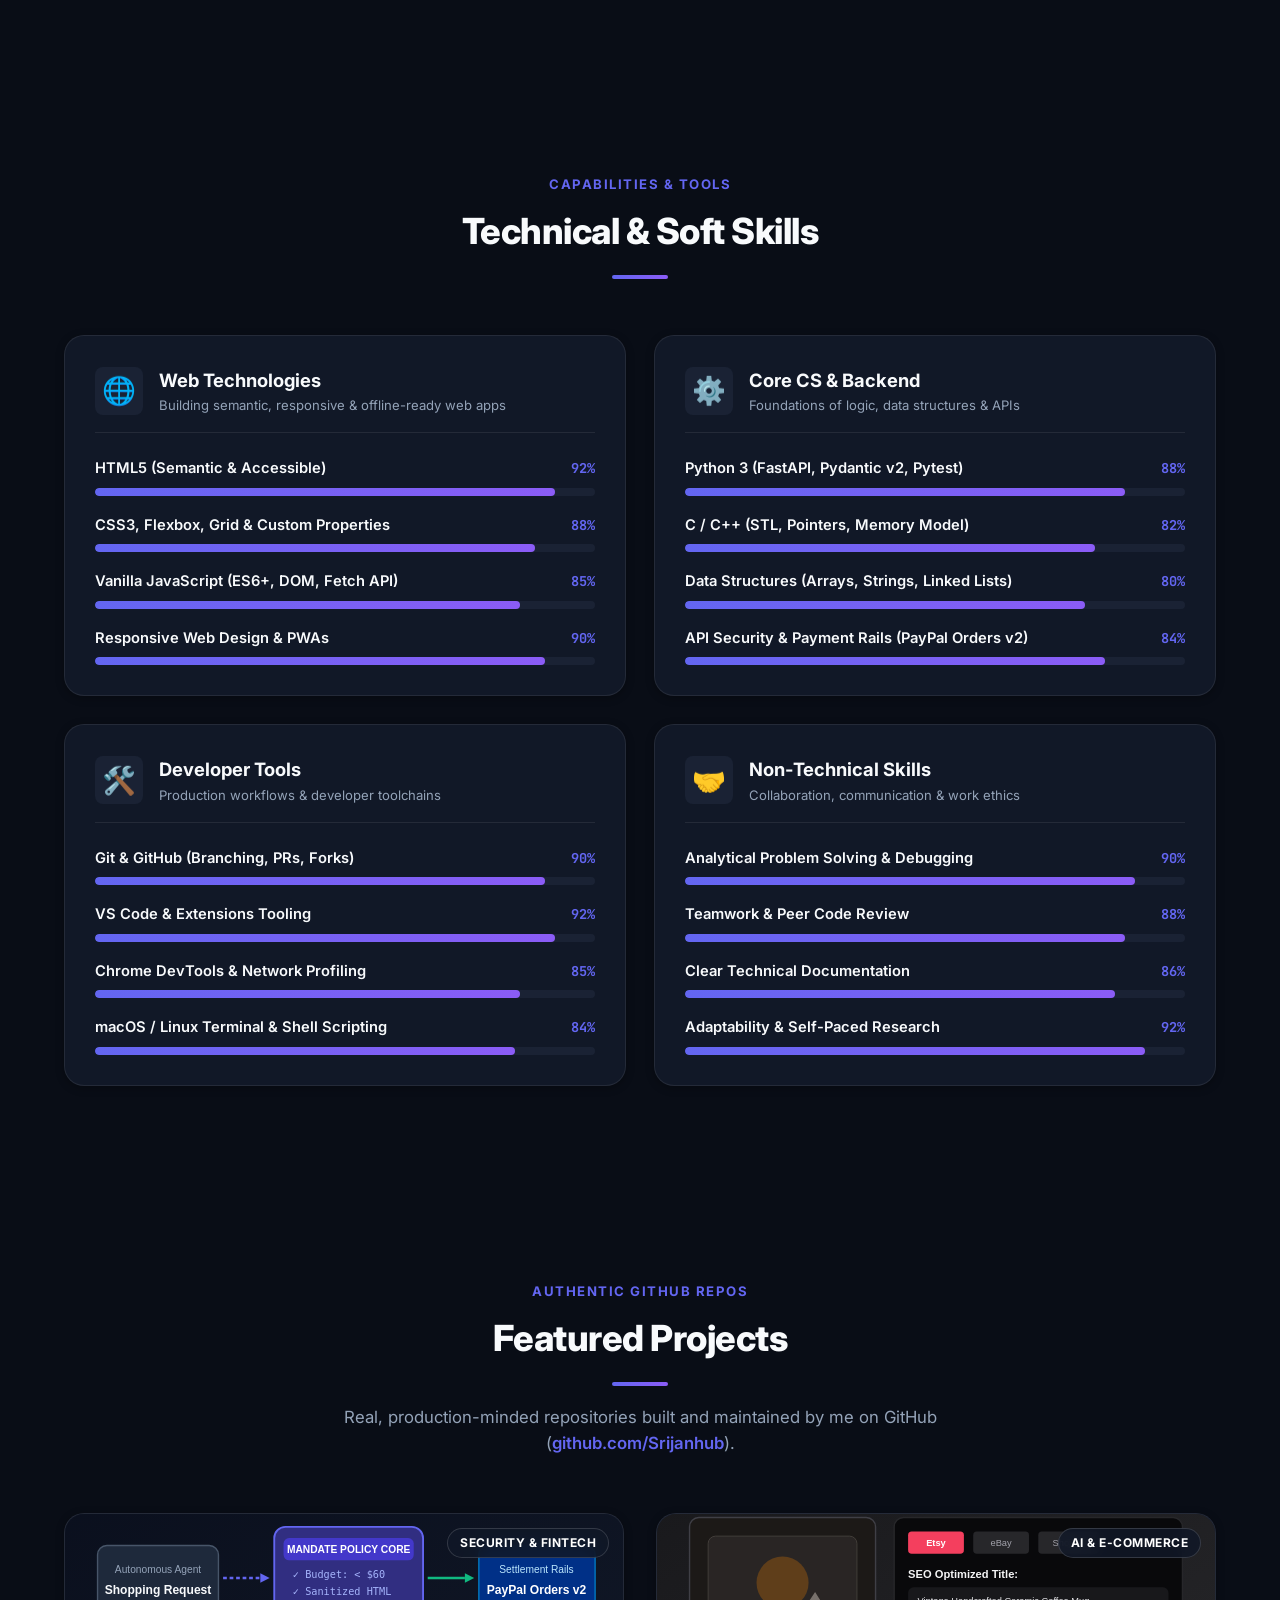
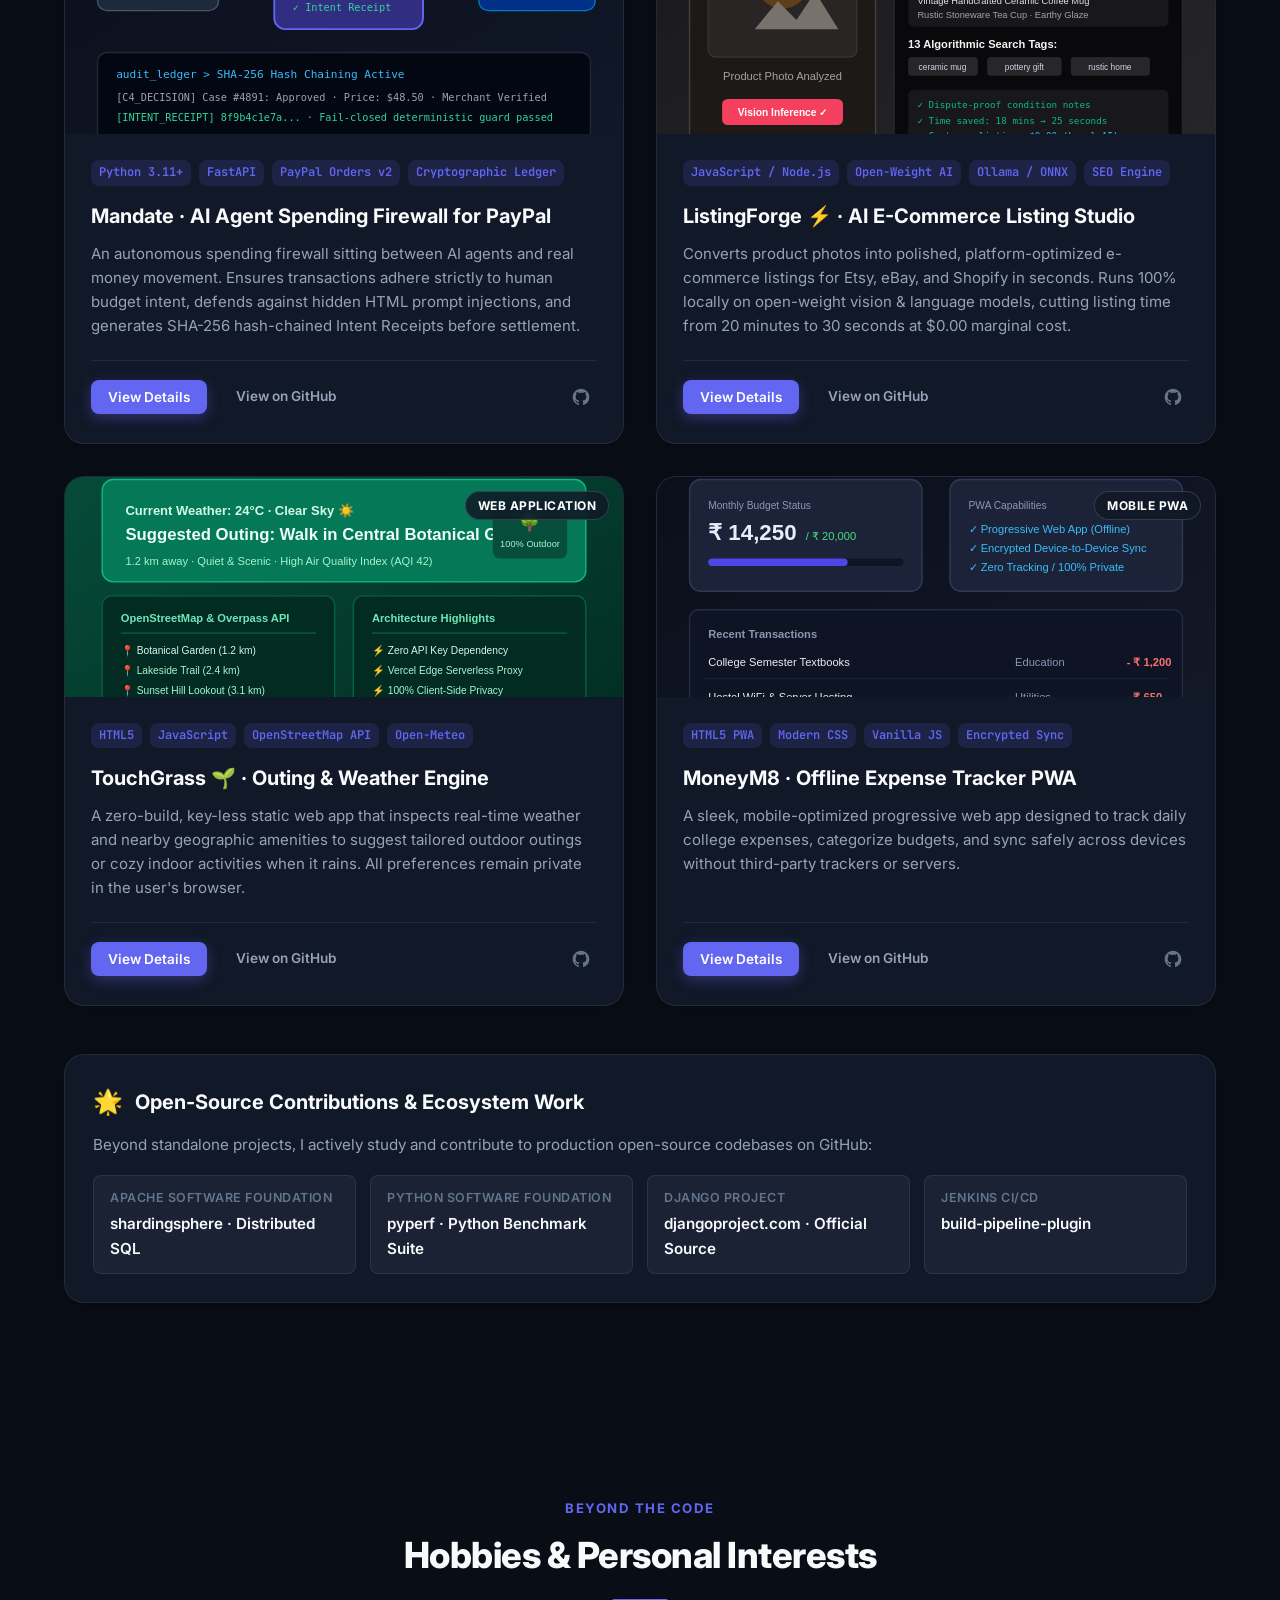
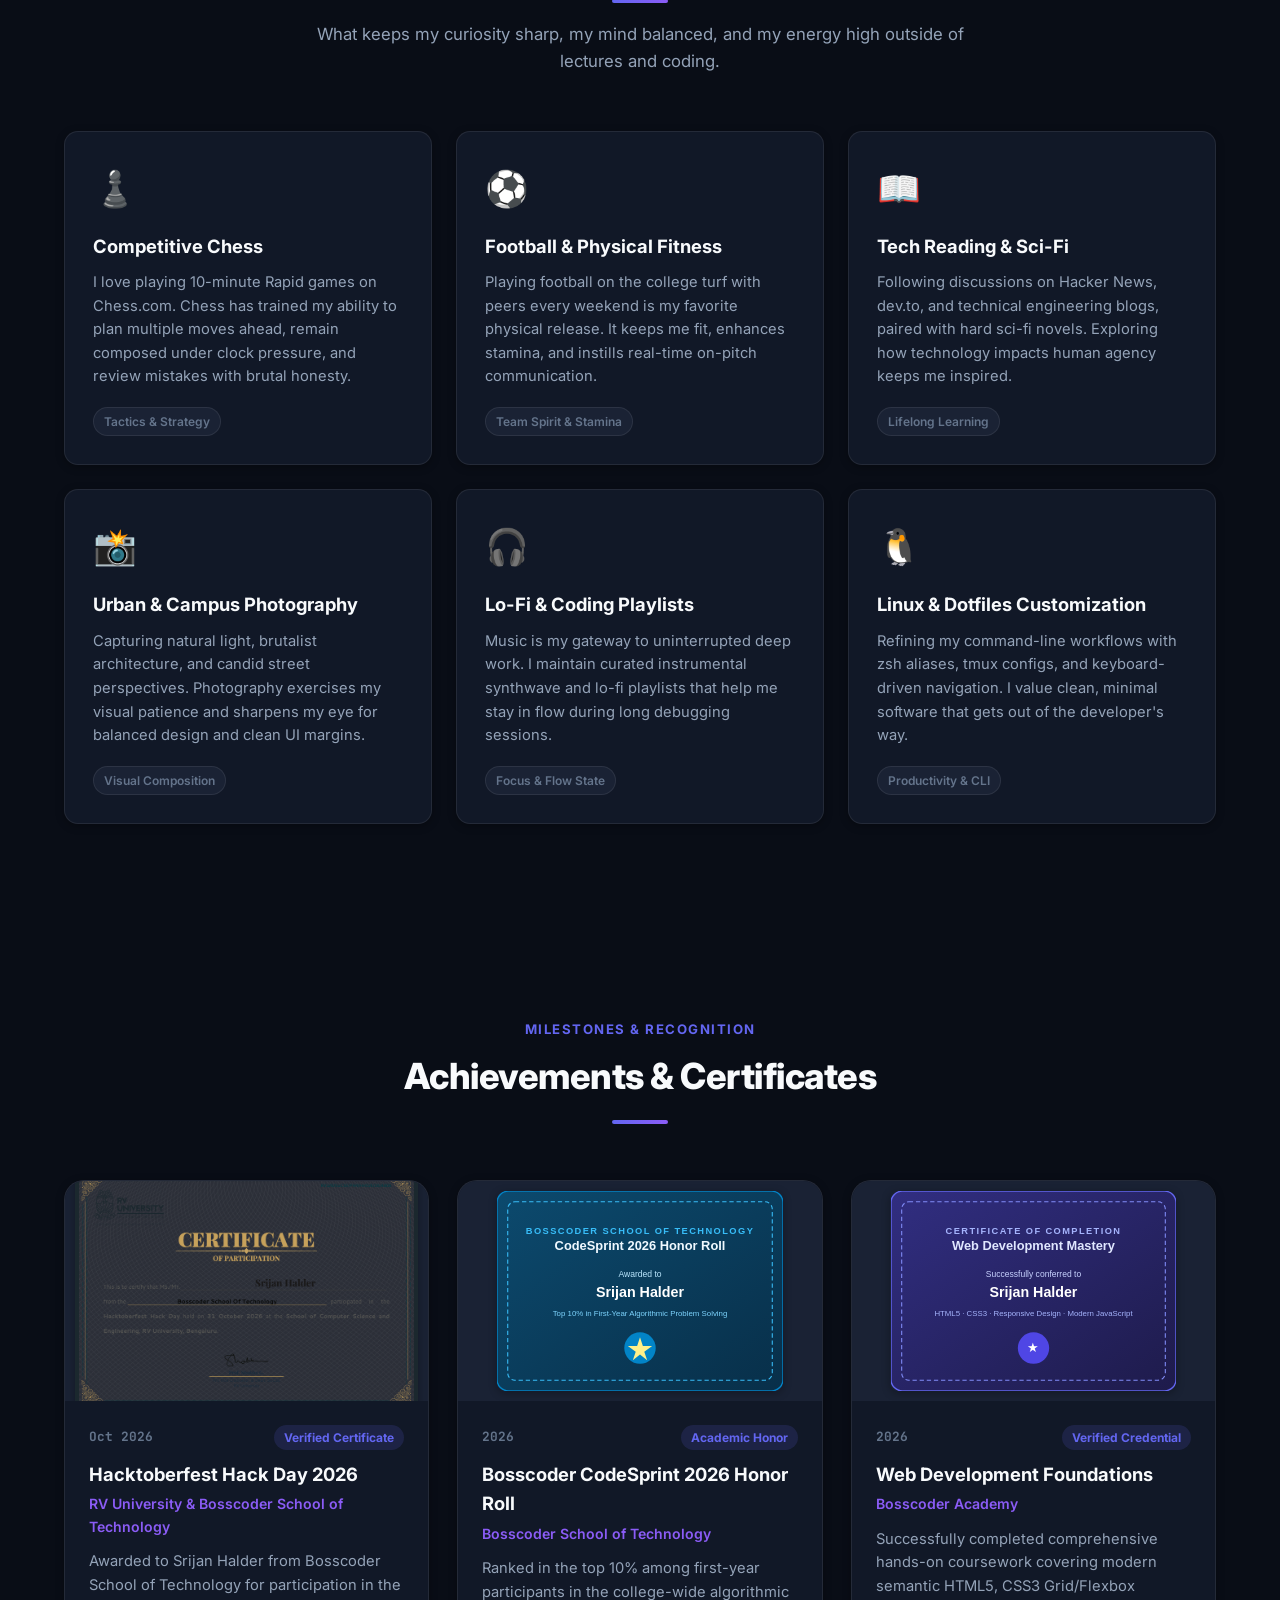
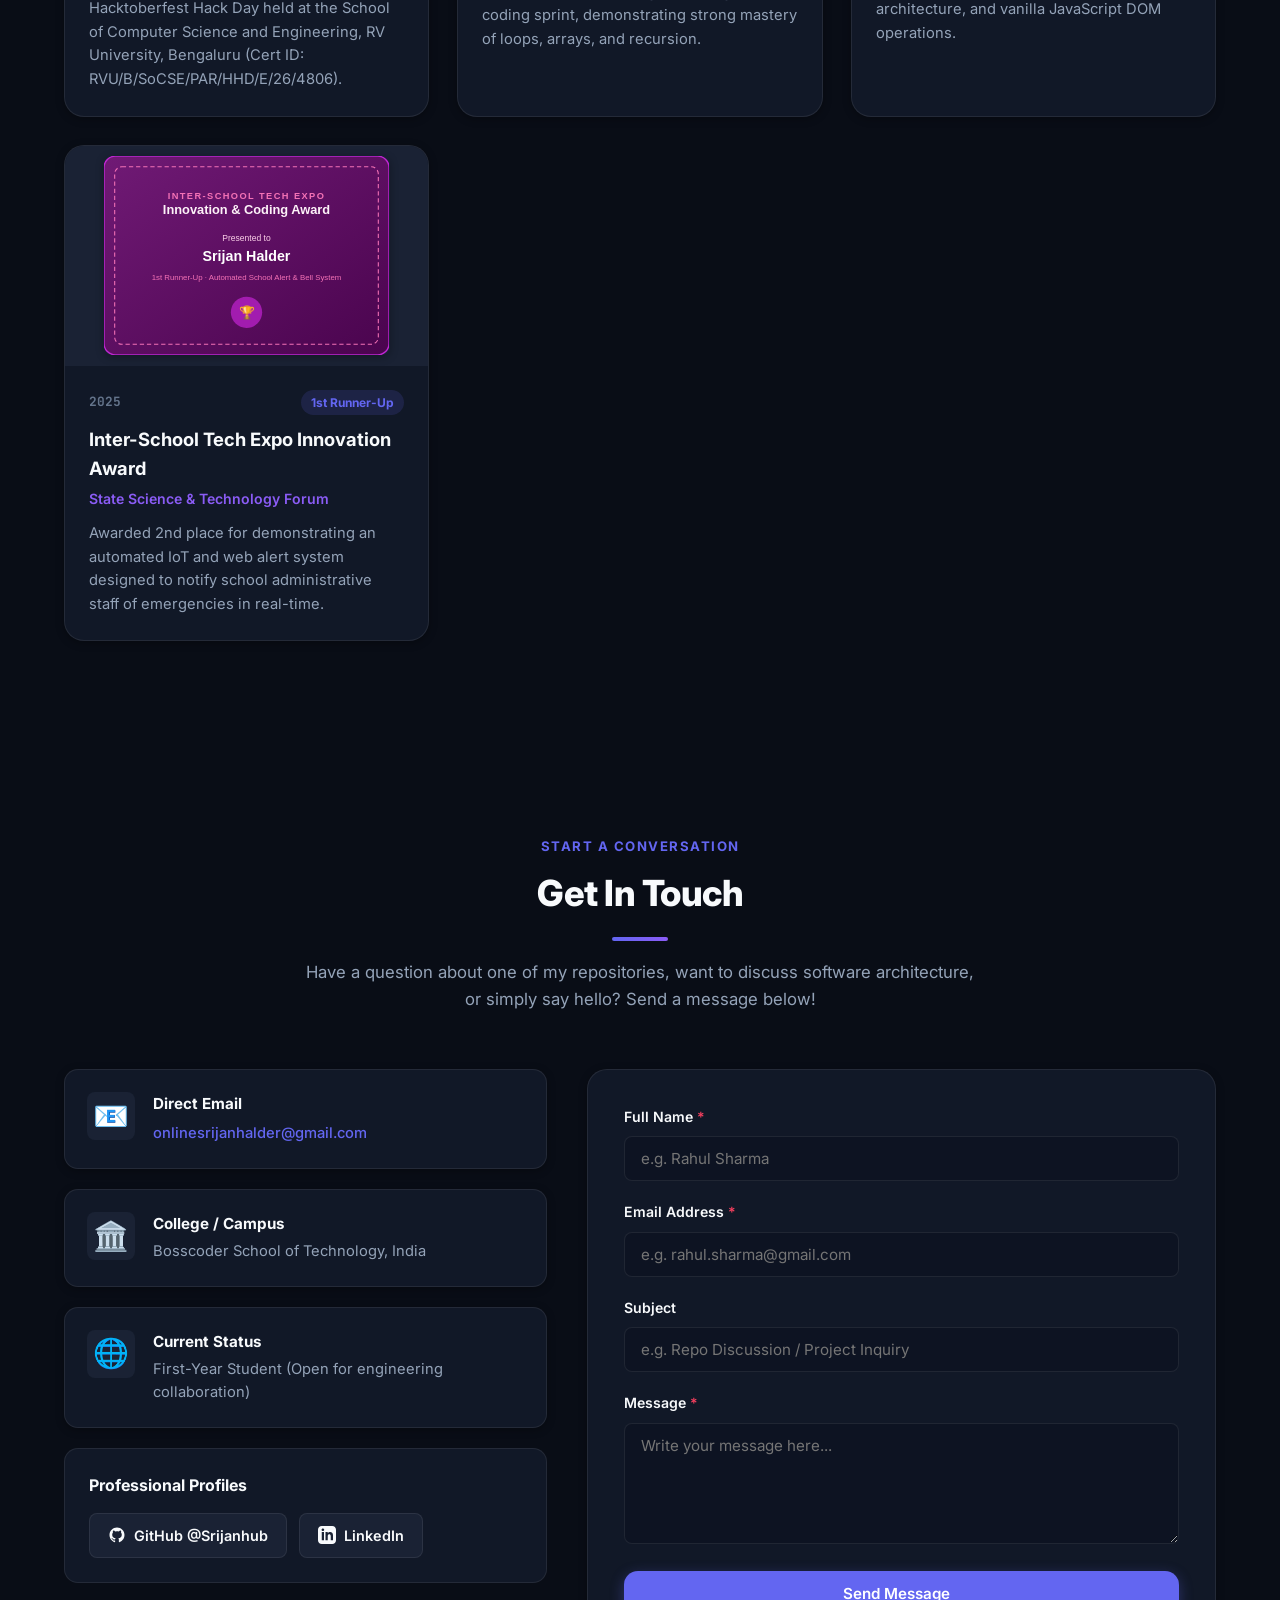
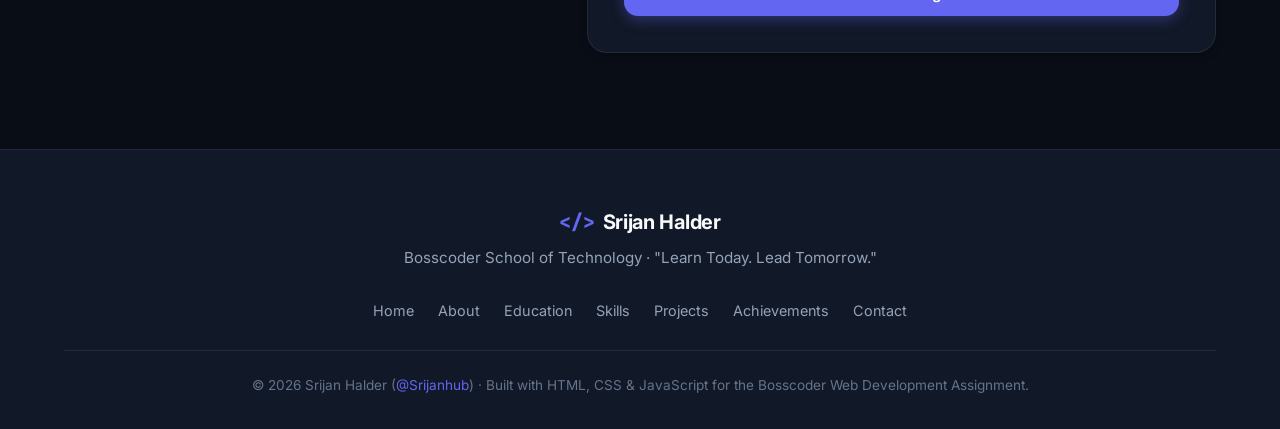
==== commit 2051fbe5: "chore: align degree title to B.Tech CSE (AI/ML)" ====
--- a/index.html
+++ b/index.html
@@ -272,7 +272,7 @@
             </div>
             <div class="timeline-card">
               <div class="timeline-badge">2026 – Present (Current)</div>
-              <h3 class="timeline-degree">Computer Science &amp; Technology (Undergraduate / B.Tech)</h3>
+              <h3 class="timeline-degree">B.Tech in Computer Science &amp; Engineering (AI / ML)</h3>
               <h4 class="timeline-institute">Bosscoder School of Technology</h4>
               <p class="timeline-desc">
                 Currently in First Year, undergoing intensive software engineering, computer science fundamentals, and real-world project development training.
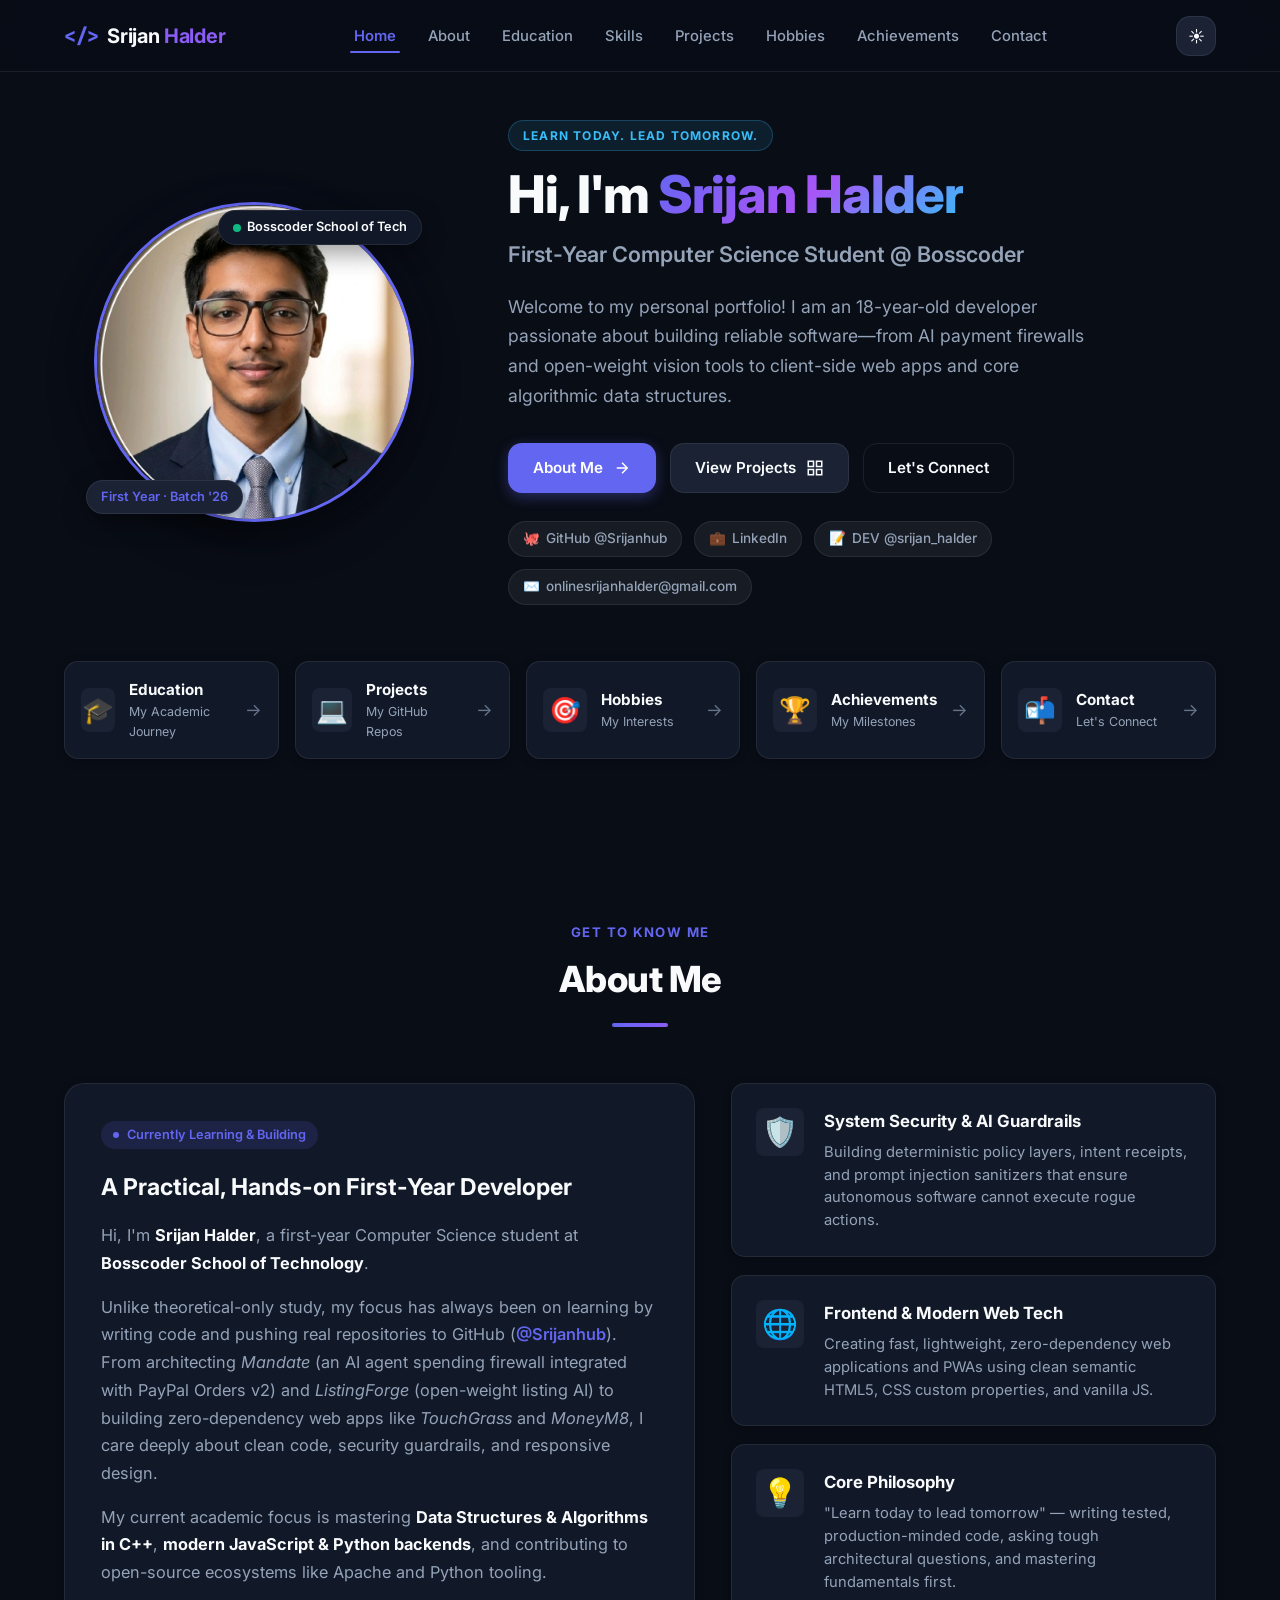
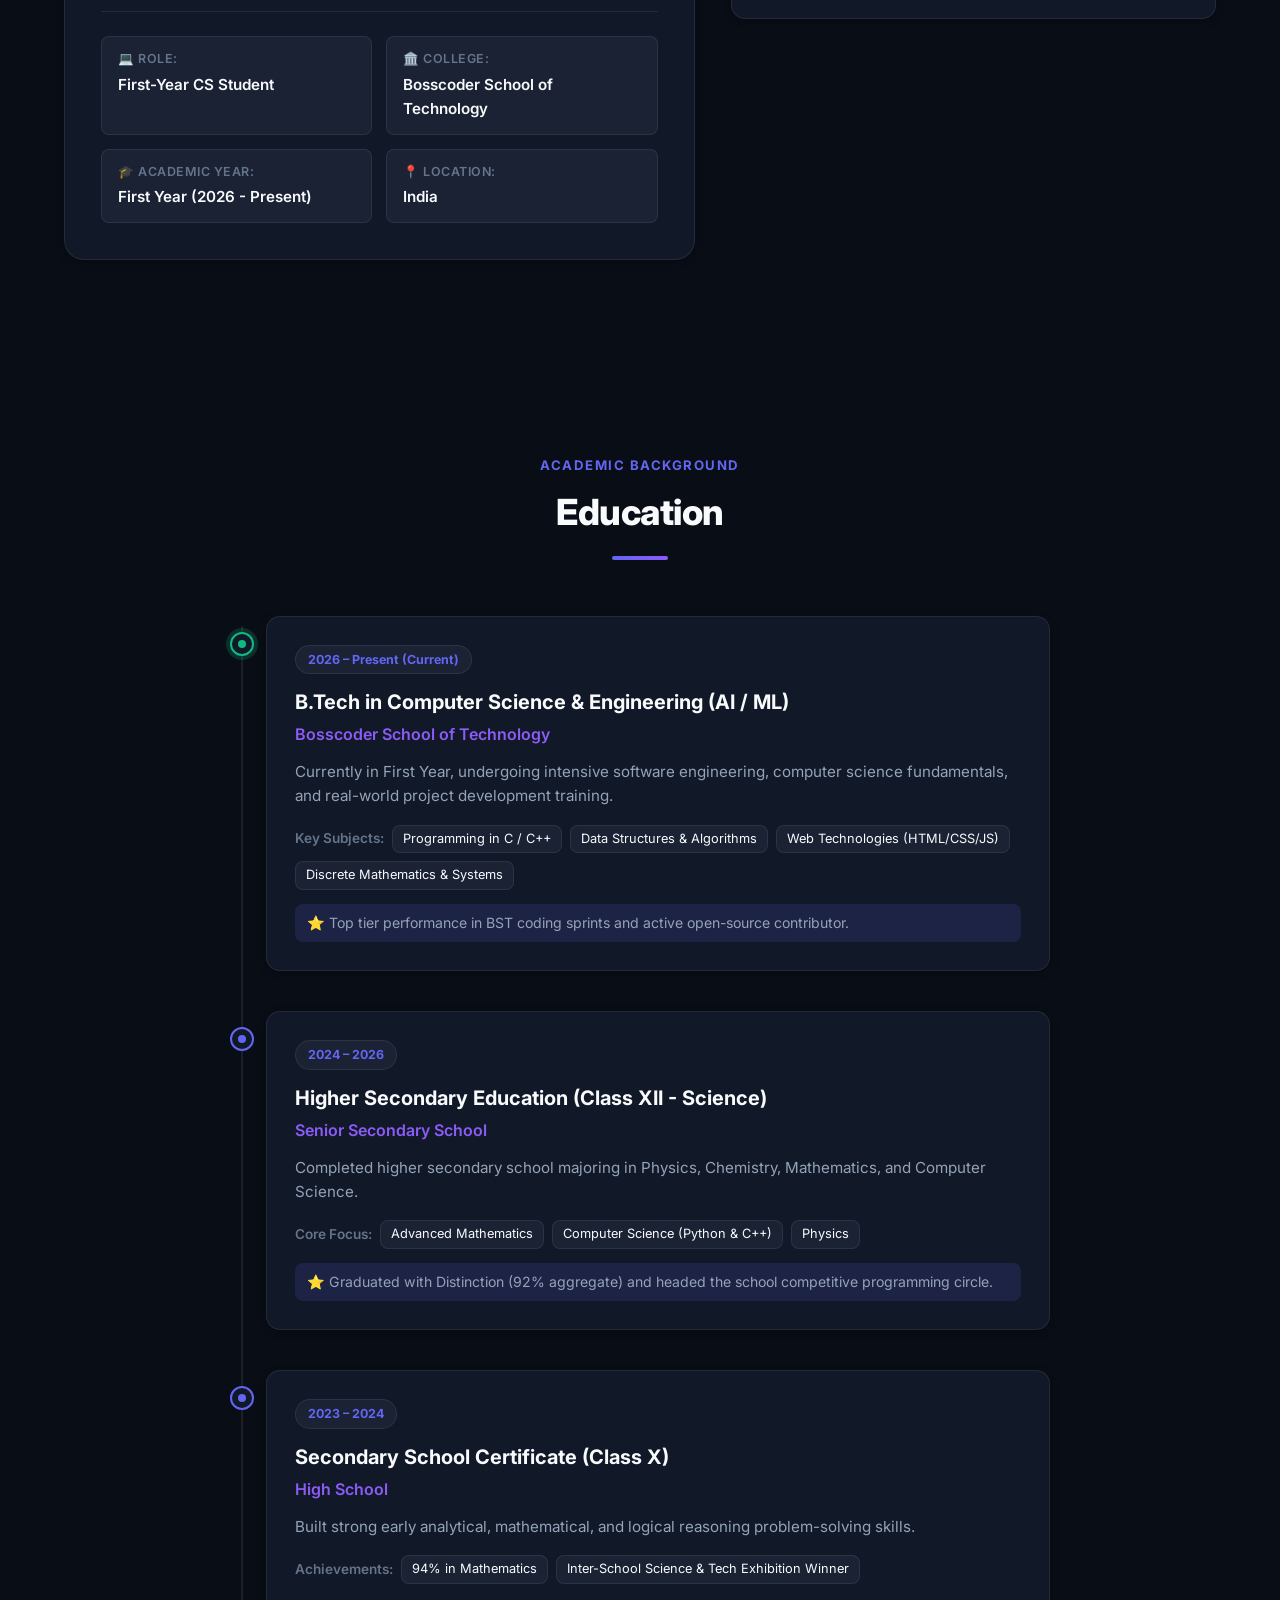
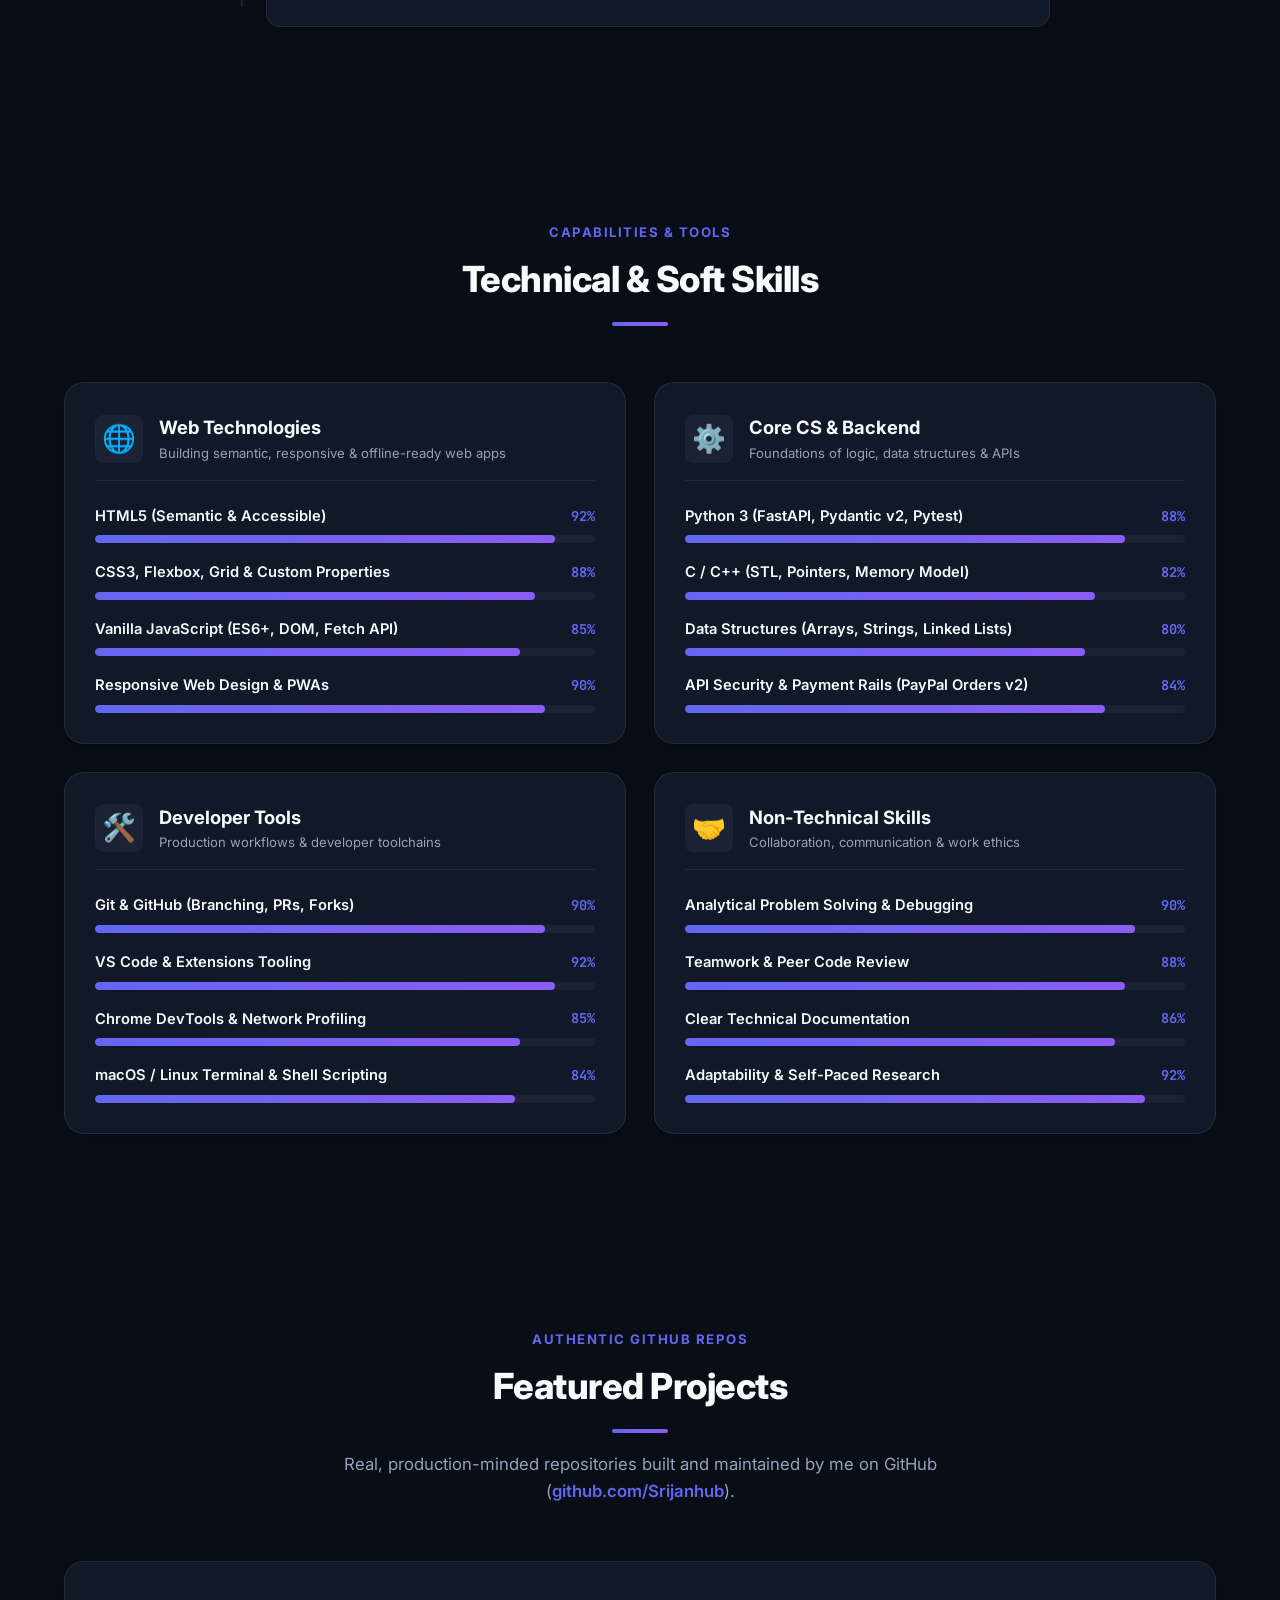
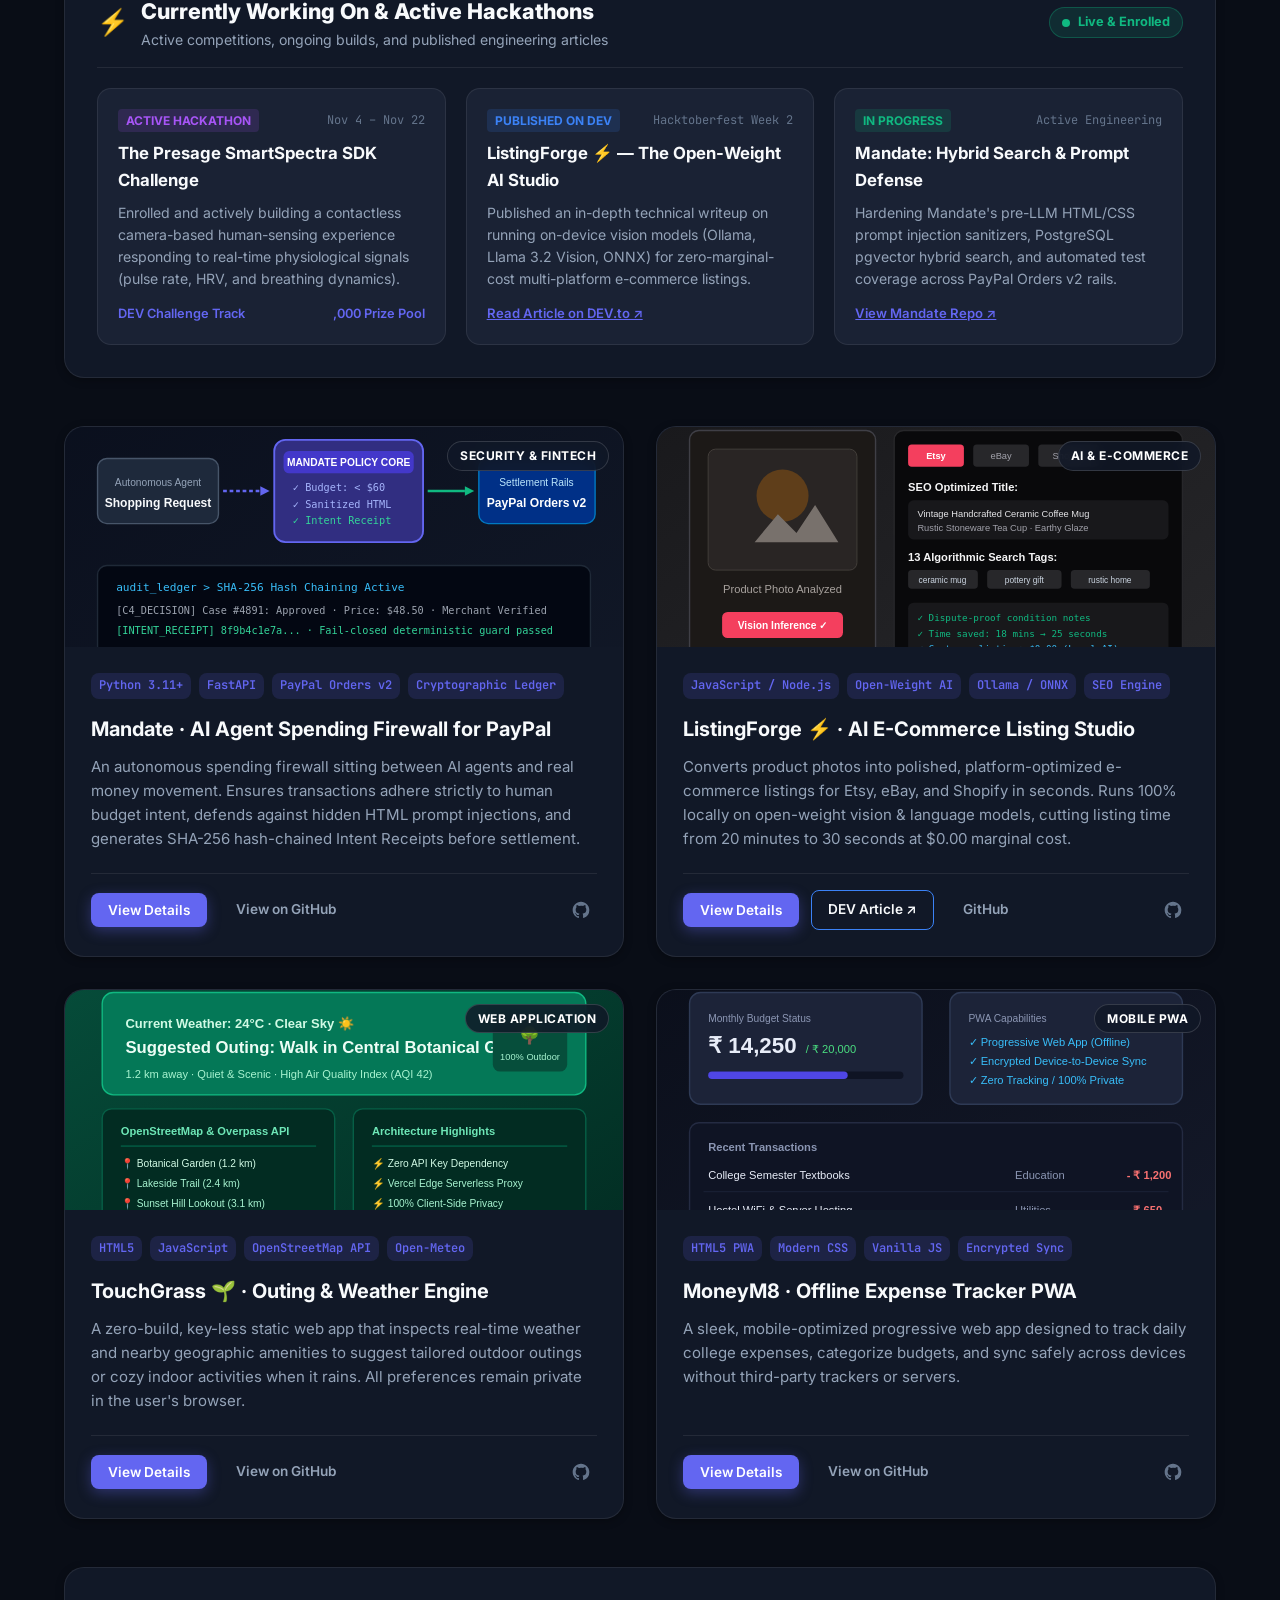
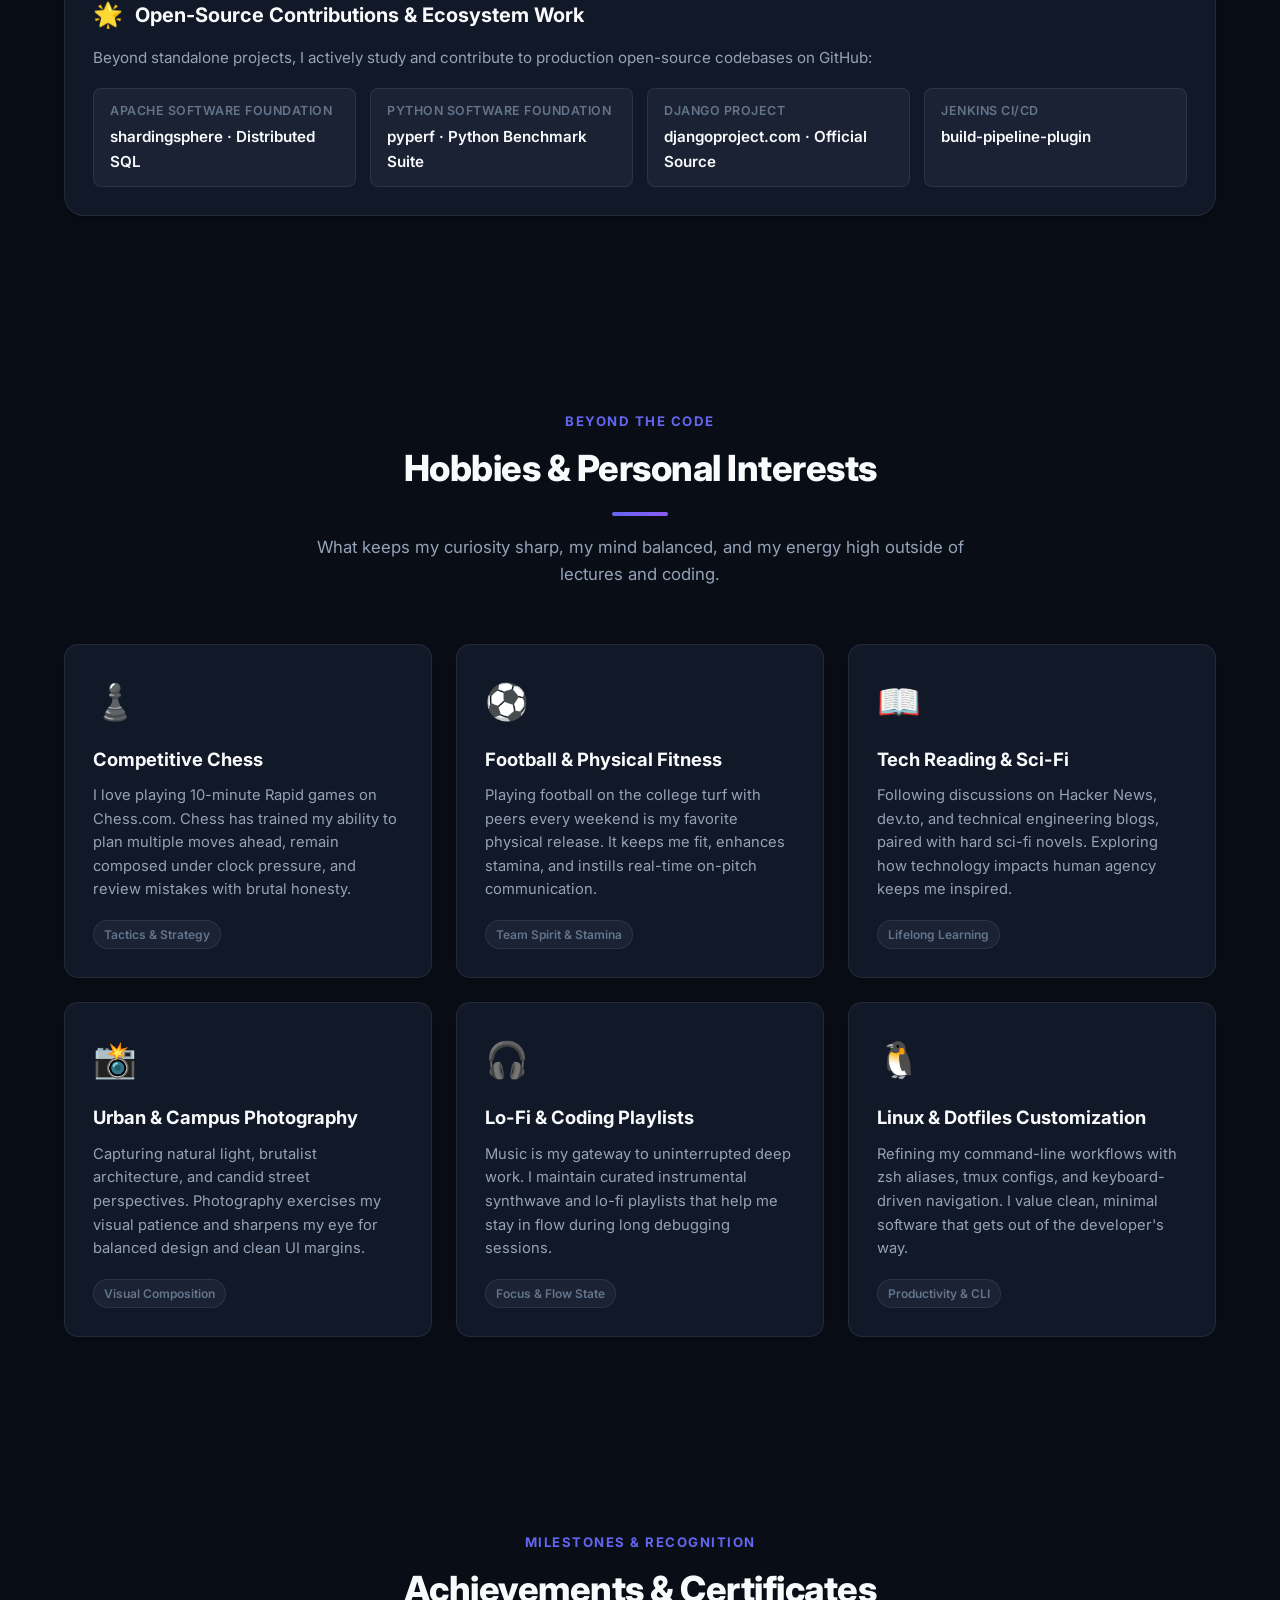
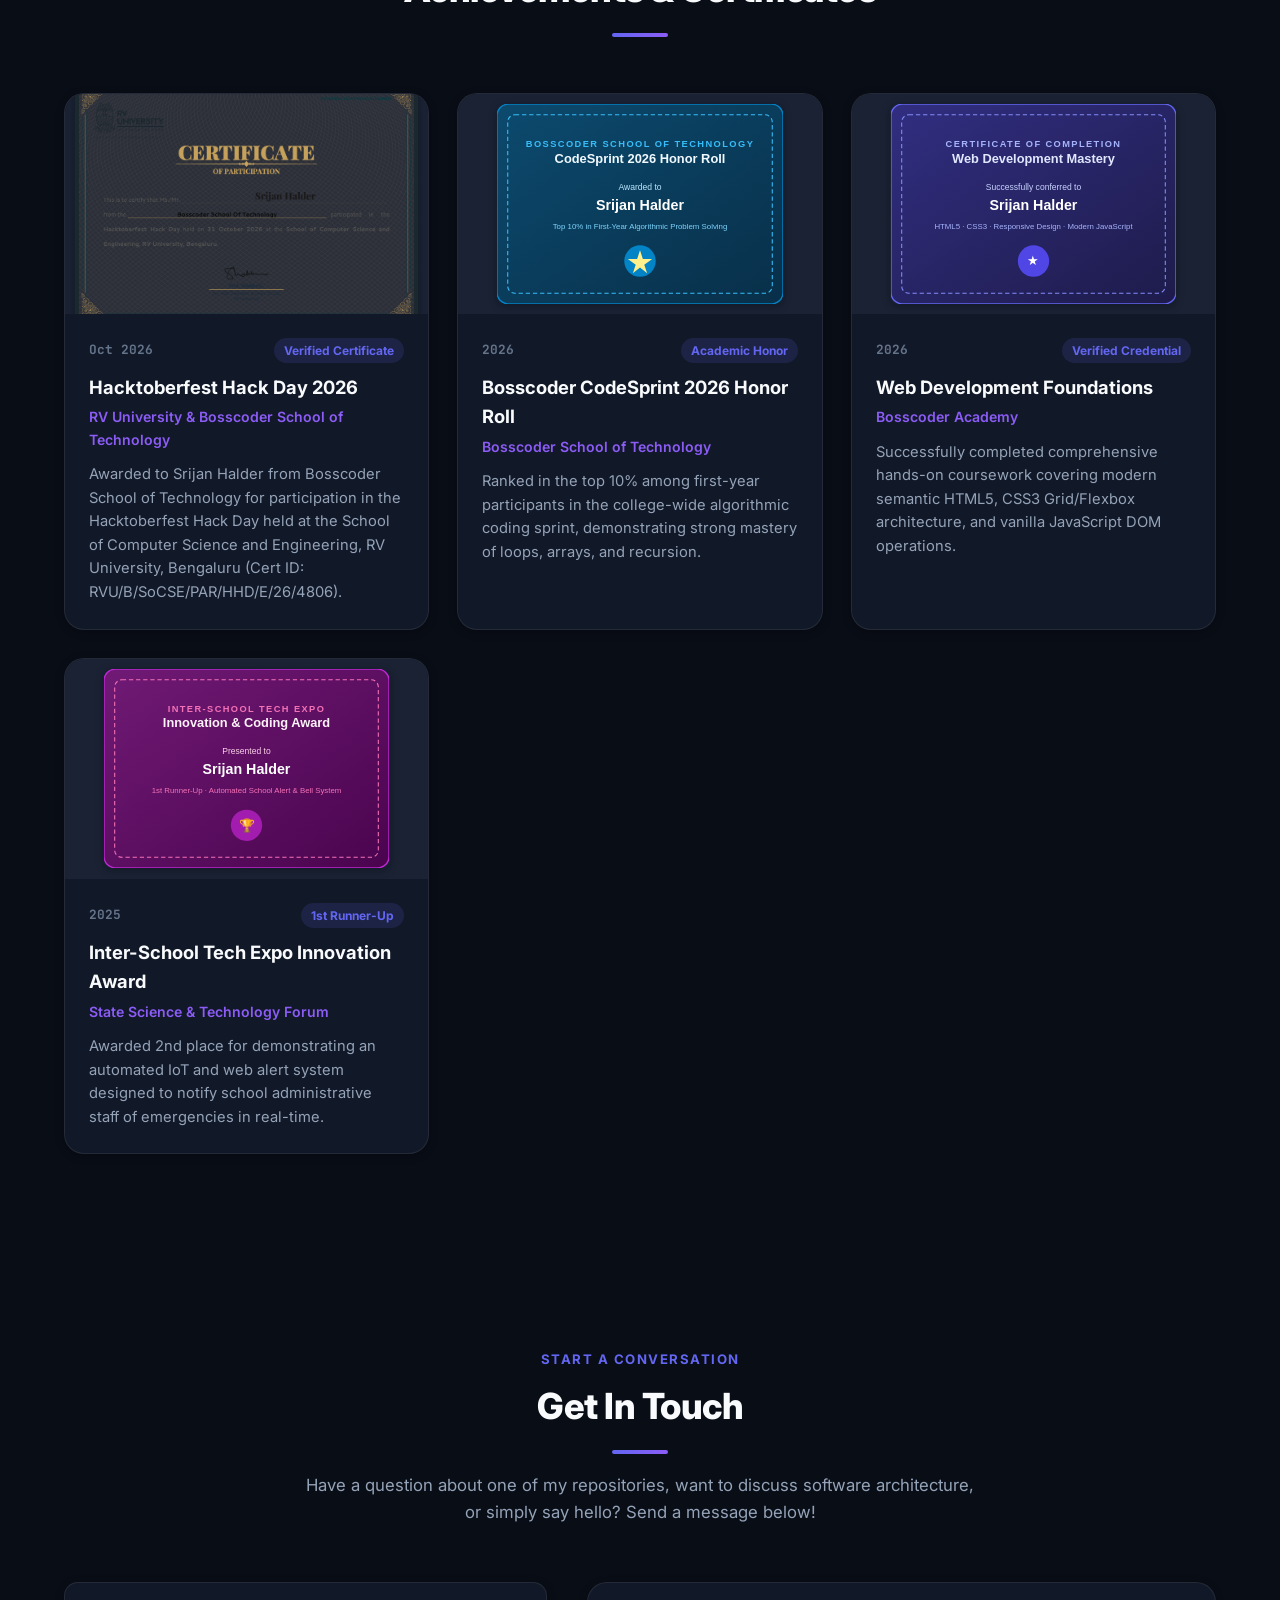
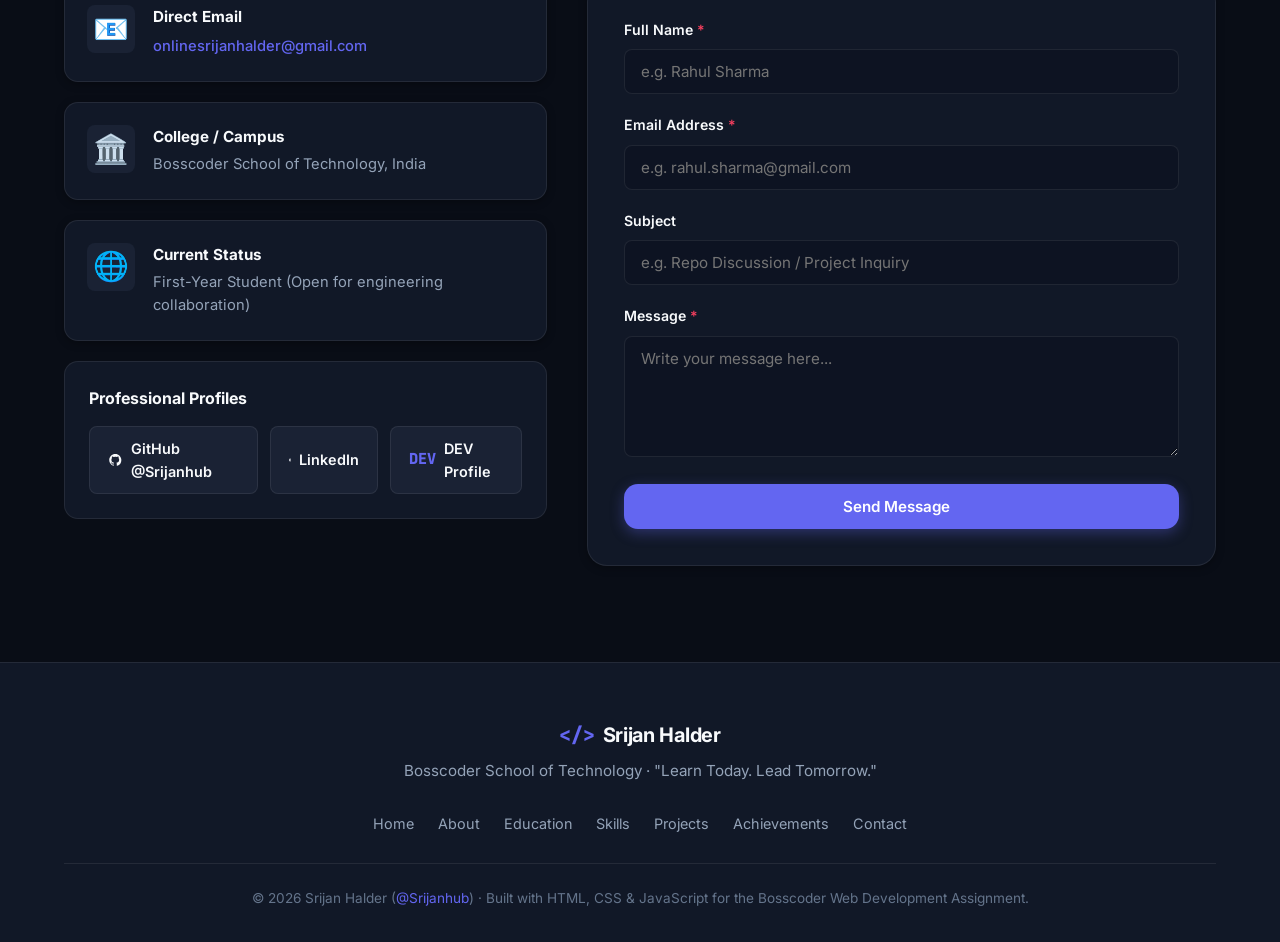
==== commit 0df38afa: "feat: add DEV profile, published article, and active hackathon showcase" ====
--- a/index.html
+++ b/index.html
@@ -116,6 +116,9 @@
             <a href="https://www.linkedin.com/in/srijan-halder-873537428" target="_blank" rel="noopener noreferrer" class="social-chip" title="LinkedIn Profile">
               <span class="chip-icon">💼</span> LinkedIn
             </a>
+            <a href="https://dev.to/srijan_halder_7d1097cfad9" target="_blank" rel="noopener noreferrer" class="social-chip" title="DEV Community Profile">
+              <span class="chip-icon">📝</span> DEV @srijan_halder
+            </a>
             <a href="mailto:onlinesrijanhalder@gmail.com" class="social-chip" title="Send Email">
               <span class="chip-icon">✉️</span> onlinesrijanhalder@gmail.com
             </a>
@@ -577,6 +580,69 @@
           <p class="section-desc">Real, production-minded repositories built and maintained by me on GitHub (<a href="https://github.com/Srijanhub" target="_blank" rel="noopener noreferrer" style="color: var(--primary); font-weight: 600;">github.com/Srijanhub</a>).</p>
         </div>
 
+        <!-- In-Flight Work & Active Hackathons Banner -->
+        <div class="current-work-container" style="margin-bottom: 48px; background: var(--bg-surface); border: 1px solid var(--border-color); border-radius: var(--radius-lg); padding: 32px; box-shadow: var(--shadow-sm);">
+          <div style="display: flex; align-items: center; justify-content: space-between; flex-wrap: wrap; gap: 12px; margin-bottom: 20px; border-bottom: 1px solid var(--border-color); padding-bottom: 16px;">
+            <div style="display: flex; align-items: center; gap: 12px;">
+              <span style="font-size: 1.6rem;">⚡</span>
+              <div>
+                <h3 style="font-size: 1.35rem; font-weight: 800; color: var(--text-main);">Currently Working On &amp; Active Hackathons</h3>
+                <p style="font-size: 0.88rem; color: var(--text-muted);">Active competitions, ongoing builds, and published engineering articles</p>
+              </div>
+            </div>
+            <span style="display: inline-flex; align-items: center; gap: 8px; font-size: 0.8rem; font-weight: 700; background: rgba(16, 185, 129, 0.12); color: var(--accent-emerald); border: 1px solid rgba(16, 185, 129, 0.3); padding: 4px 12px; border-radius: var(--radius-full);">
+              <span class="badge-dot"></span> Live &amp; Enrolled
+            </span>
+          </div>
+
+          <div style="display: grid; grid-template-columns: repeat(auto-fit, minmax(280px, 1fr)); gap: 20px;">
+            <!-- Card 1: Presage Challenge -->
+            <div style="background: var(--bg-surface-elevated); border: 1px solid var(--border-color); border-radius: var(--radius-md); padding: 20px; display: flex; flex-direction: column;">
+              <div style="display: flex; justify-content: space-between; align-items: center; margin-bottom: 8px;">
+                <span style="font-size: 0.75rem; font-weight: 700; color: #a855f7; background: rgba(168, 85, 247, 0.15); padding: 2px 8px; border-radius: 4px;">ACTIVE HACKATHON</span>
+                <span style="font-size: 0.75rem; font-family: var(--font-mono); color: var(--text-dim);">Nov 4 – Nov 22</span>
+              </div>
+              <h4 style="font-size: 1.05rem; font-weight: 700; color: var(--text-main); margin-bottom: 8px;">The Presage SmartSpectra SDK Challenge</h4>
+              <p style="font-size: 0.88rem; color: var(--text-muted); line-height: 1.55; margin-bottom: 14px; flex-grow: 1;">
+                Enrolled and actively building a contactless camera-based human-sensing experience responding to real-time physiological signals (pulse rate, HRV, and breathing dynamics).
+              </p>
+              <div style="display: flex; align-items: center; justify-content: space-between; font-size: 0.8rem; color: var(--primary); font-weight: 600;">
+                <span>DEV Challenge Track</span>
+                <span>,000 Prize Pool</span>
+              </div>
+            </div>
+
+            <!-- Card 2: Published Article on DEV -->
+            <div style="background: var(--bg-surface-elevated); border: 1px solid var(--border-color); border-radius: var(--radius-md); padding: 20px; display: flex; flex-direction: column;">
+              <div style="display: flex; justify-content: space-between; align-items: center; margin-bottom: 8px;">
+                <span style="font-size: 0.75rem; font-weight: 700; color: #3b82f6; background: rgba(59, 130, 246, 0.15); padding: 2px 8px; border-radius: 4px;">PUBLISHED ON DEV</span>
+                <span style="font-size: 0.75rem; font-family: var(--font-mono); color: var(--text-dim);">Hacktoberfest Week 2</span>
+              </div>
+              <h4 style="font-size: 1.05rem; font-weight: 700; color: var(--text-main); margin-bottom: 8px;">ListingForge ⚡ — The Open-Weight AI Studio</h4>
+              <p style="font-size: 0.88rem; color: var(--text-muted); line-height: 1.55; margin-bottom: 14px; flex-grow: 1;">
+                Published an in-depth technical writeup on running on-device vision models (Ollama, Llama 3.2 Vision, ONNX) for zero-marginal-cost multi-platform e-commerce listings.
+              </p>
+              <a href="https://dev.to/srijan_halder_7d1097cfad9/listingforge-5600" target="_blank" rel="noopener noreferrer" style="font-size: 0.82rem; color: var(--primary); font-weight: 600; text-decoration: underline;">
+                Read Article on DEV.to ↗
+              </a>
+            </div>
+
+            <!-- Card 3: Mandate & Agent Security -->
+            <div style="background: var(--bg-surface-elevated); border: 1px solid var(--border-color); border-radius: var(--radius-md); padding: 20px; display: flex; flex-direction: column;">
+              <div style="display: flex; justify-content: space-between; align-items: center; margin-bottom: 8px;">
+                <span style="font-size: 0.75rem; font-weight: 700; color: #10b981; background: rgba(16, 185, 129, 0.15); padding: 2px 8px; border-radius: 4px;">IN PROGRESS</span>
+                <span style="font-size: 0.75rem; font-family: var(--font-mono); color: var(--text-dim);">Active Engineering</span>
+              </div>
+              <h4 style="font-size: 1.05rem; font-weight: 700; color: var(--text-main); margin-bottom: 8px;">Mandate: Hybrid Search &amp; Prompt Defense</h4>
+              <p style="font-size: 0.88rem; color: var(--text-muted); line-height: 1.55; margin-bottom: 14px; flex-grow: 1;">
+                Hardening Mandate's pre-LLM HTML/CSS prompt injection sanitizers, PostgreSQL pgvector hybrid search, and automated test coverage across PayPal Orders v2 rails.
+              </p>
+              <a href="https://github.com/Srijanhub/mandate" target="_blank" rel="noopener noreferrer" style="font-size: 0.82rem; color: var(--primary); font-weight: 600; text-decoration: underline;">
+                View Mandate Repo ↗
+              </a>
+            </div>
+          </div>
+        </div>
         <div class="projects-grid">
           
           <!-- Project 1: Mandate -->
@@ -625,7 +691,8 @@
               </p>
               <div class="project-actions">
                 <button class="btn btn-sm btn-primary view-details-btn" data-target="listingforge">View Details</button>
-                <a href="https://github.com/Srijanhub/ListingForge" target="_blank" rel="noopener noreferrer" class="btn btn-sm btn-ghost">View on GitHub</a>
+                <a href="https://dev.to/srijan_halder_7d1097cfad9/listingforge-5600" target="_blank" rel="noopener noreferrer" class="btn btn-sm btn-outline" style="border-color: #3b82f6; color: var(--text-main);">DEV Article ↗</a>
+                <a href="https://github.com/Srijanhub/ListingForge" target="_blank" rel="noopener noreferrer" class="btn btn-sm btn-ghost">GitHub</a>
                 <a href="https://github.com/Srijanhub/ListingForge" target="_blank" rel="noopener noreferrer" class="project-link-icon" title="View Source on GitHub">
                   <svg width="20" height="20" viewBox="0 0 24 24" fill="currentColor"><path d="M12 2C6.477 2 2 6.484 2 12.017c0 4.425 2.865 8.18 6.839 9.504.5.092.682-.217.682-.483 0-.237-.008-.868-.013-1.703-2.782.605-3.369-1.343-3.369-1.343-.454-1.158-1.11-1.466-1.11-1.466-.908-.62.069-.608.069-.608 1.003.07 1.53 1.032 1.53 1.032.892 1.53 2.341 1.088 2.91.832.092-.647.35-1.088.636-1.338-2.22-.253-4.555-1.113-4.555-4.951 0-1.093.39-1.988 1.029-2.688-.103-.253-.446-1.272.098-2.65 0 0 .84-.27 2.75 1.026A9.564 9.564 0 0112 6.844c.85.004 1.705.115 2.504.337 1.909-1.296 2.747-1.027 2.747-1.027.546 1.379.202 2.398.1 2.651.64.7 1.028 1.595 1.028 2.688 0 3.848-2.339 4.695-4.566 4.943.359.309.678.92.678 1.855 0 1.338-.012 2.419-.012 2.747 0 .268.18.58.688.482A10.019 10.019 0 0022 12.017C22 6.484 17.522 2 12 2z"/></svg>
                 </a>
@@ -932,6 +999,10 @@
                   <svg width="18" height="18" viewBox="0 0 24 24" fill="currentColor"><path d="M19 0h-14c-2.761 0-5 2.239-5 5v14c0 2.761 2.239 5 5 5h14c2.762 0 5-2.239 5-5v-14c0-2.761-2.238-5-5-5zm-11 19h-3v-11h3v11zm-1.5-12.268c-.966 0-1.75-.79-1.75-1.764s.784-1.764 1.75-1.764 1.75.79 1.75 1.764-.783 1.764-1.75 1.764zm13.5 12.268h-3v-5.604c0-3.368-4-3.113-4 0v5.604h-3v-11h3v1.765c1.396-2.586 7-2.777 7 2.476v6.759z"/></svg>
                   <span>LinkedIn</span>
                 </a>
+                <a href="https://dev.to/srijan_halder_7d1097cfad9" target="_blank" rel="noopener noreferrer" class="social-btn dev-btn" title="DEV Community Profile">
+                  <span style="font-weight: 800; font-size: 0.95rem; color: var(--primary); font-family: var(--font-mono);">DEV</span>
+                  <span>DEV Profile</span>
+                </a>
               </div>
             </div>
           </div>
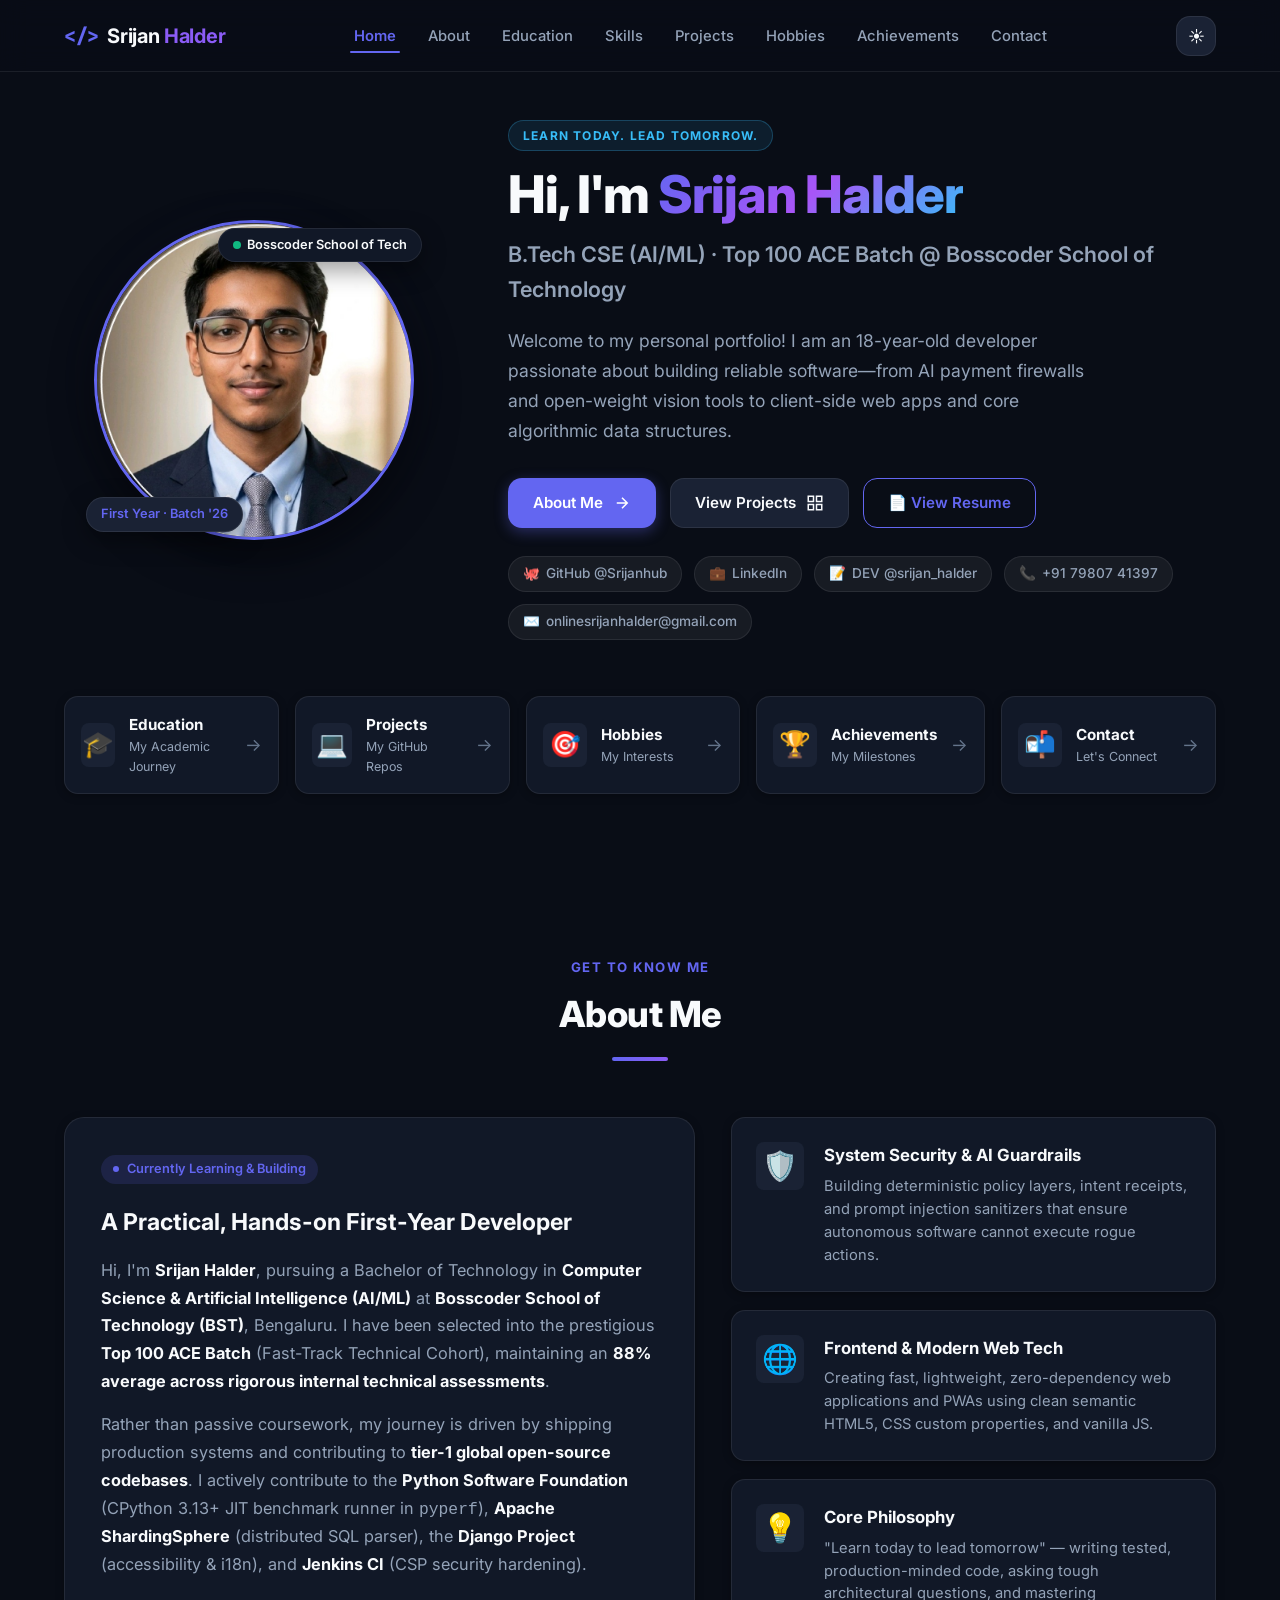
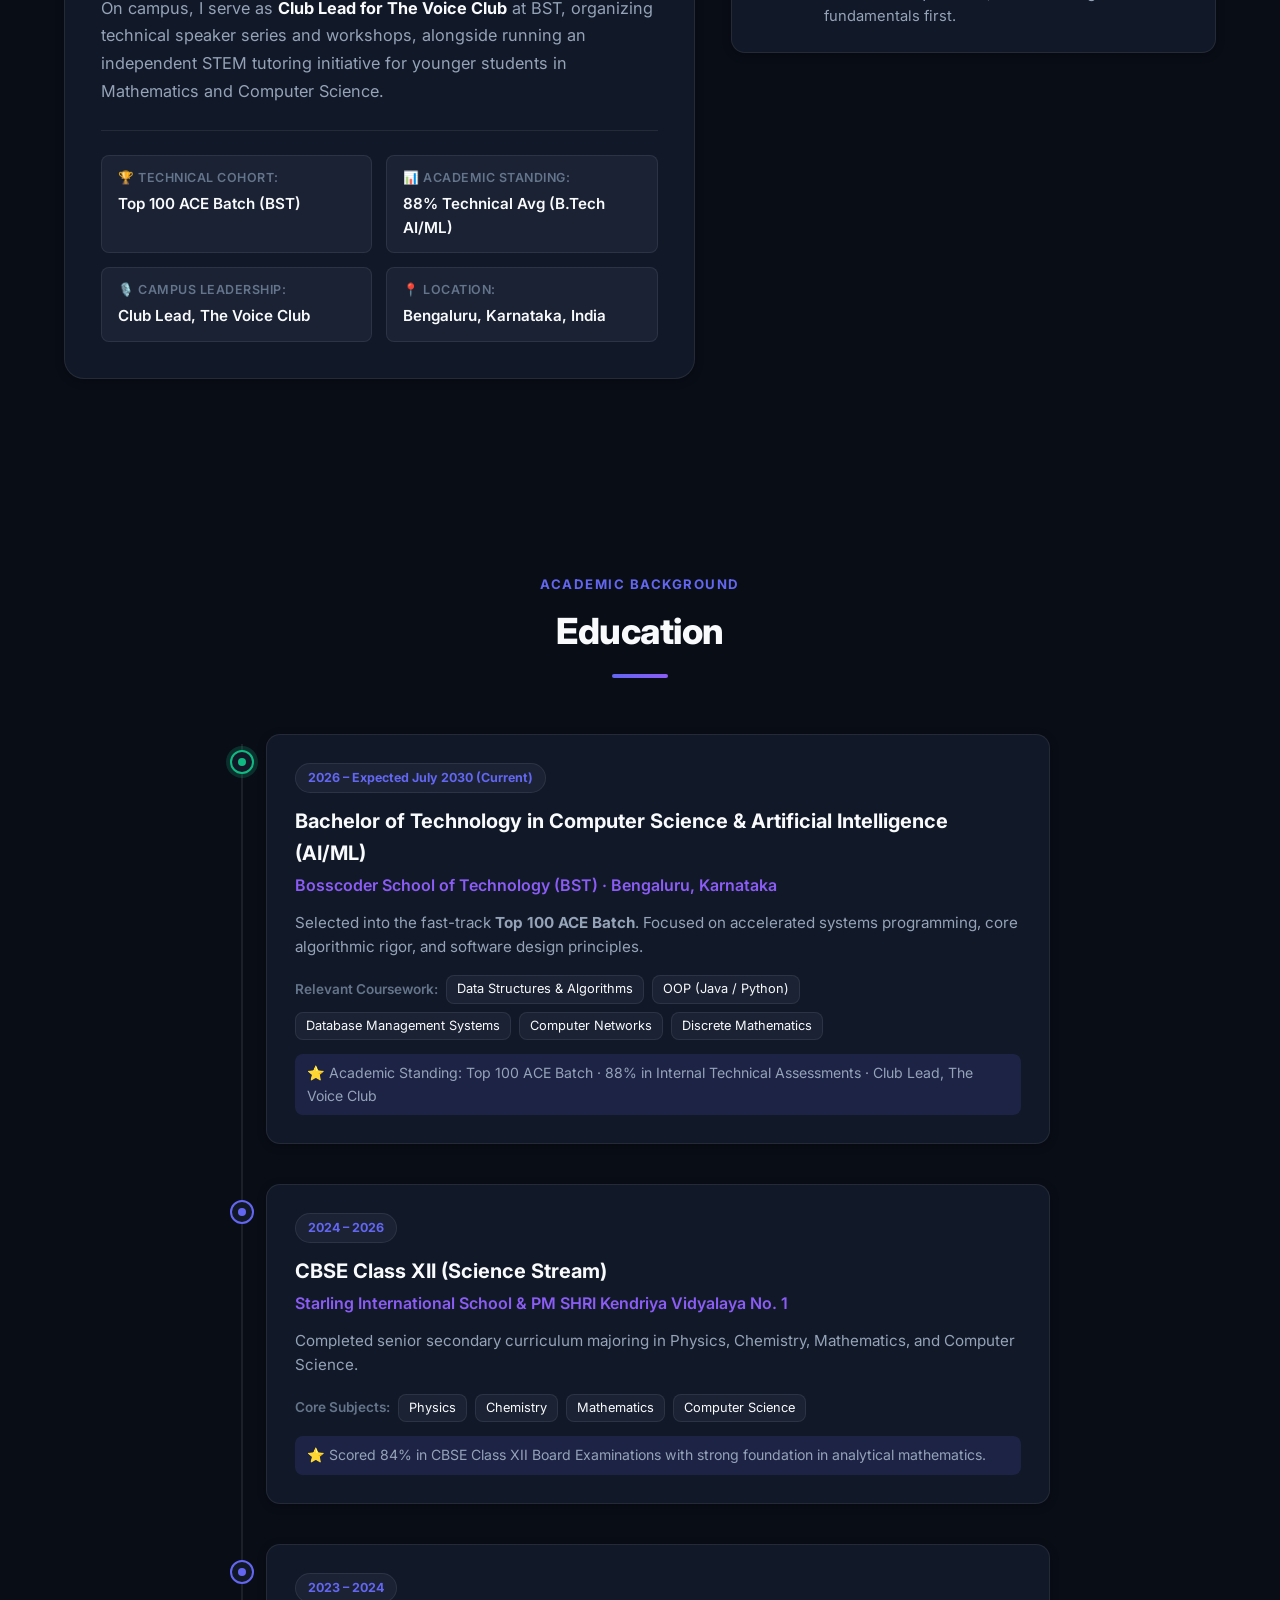
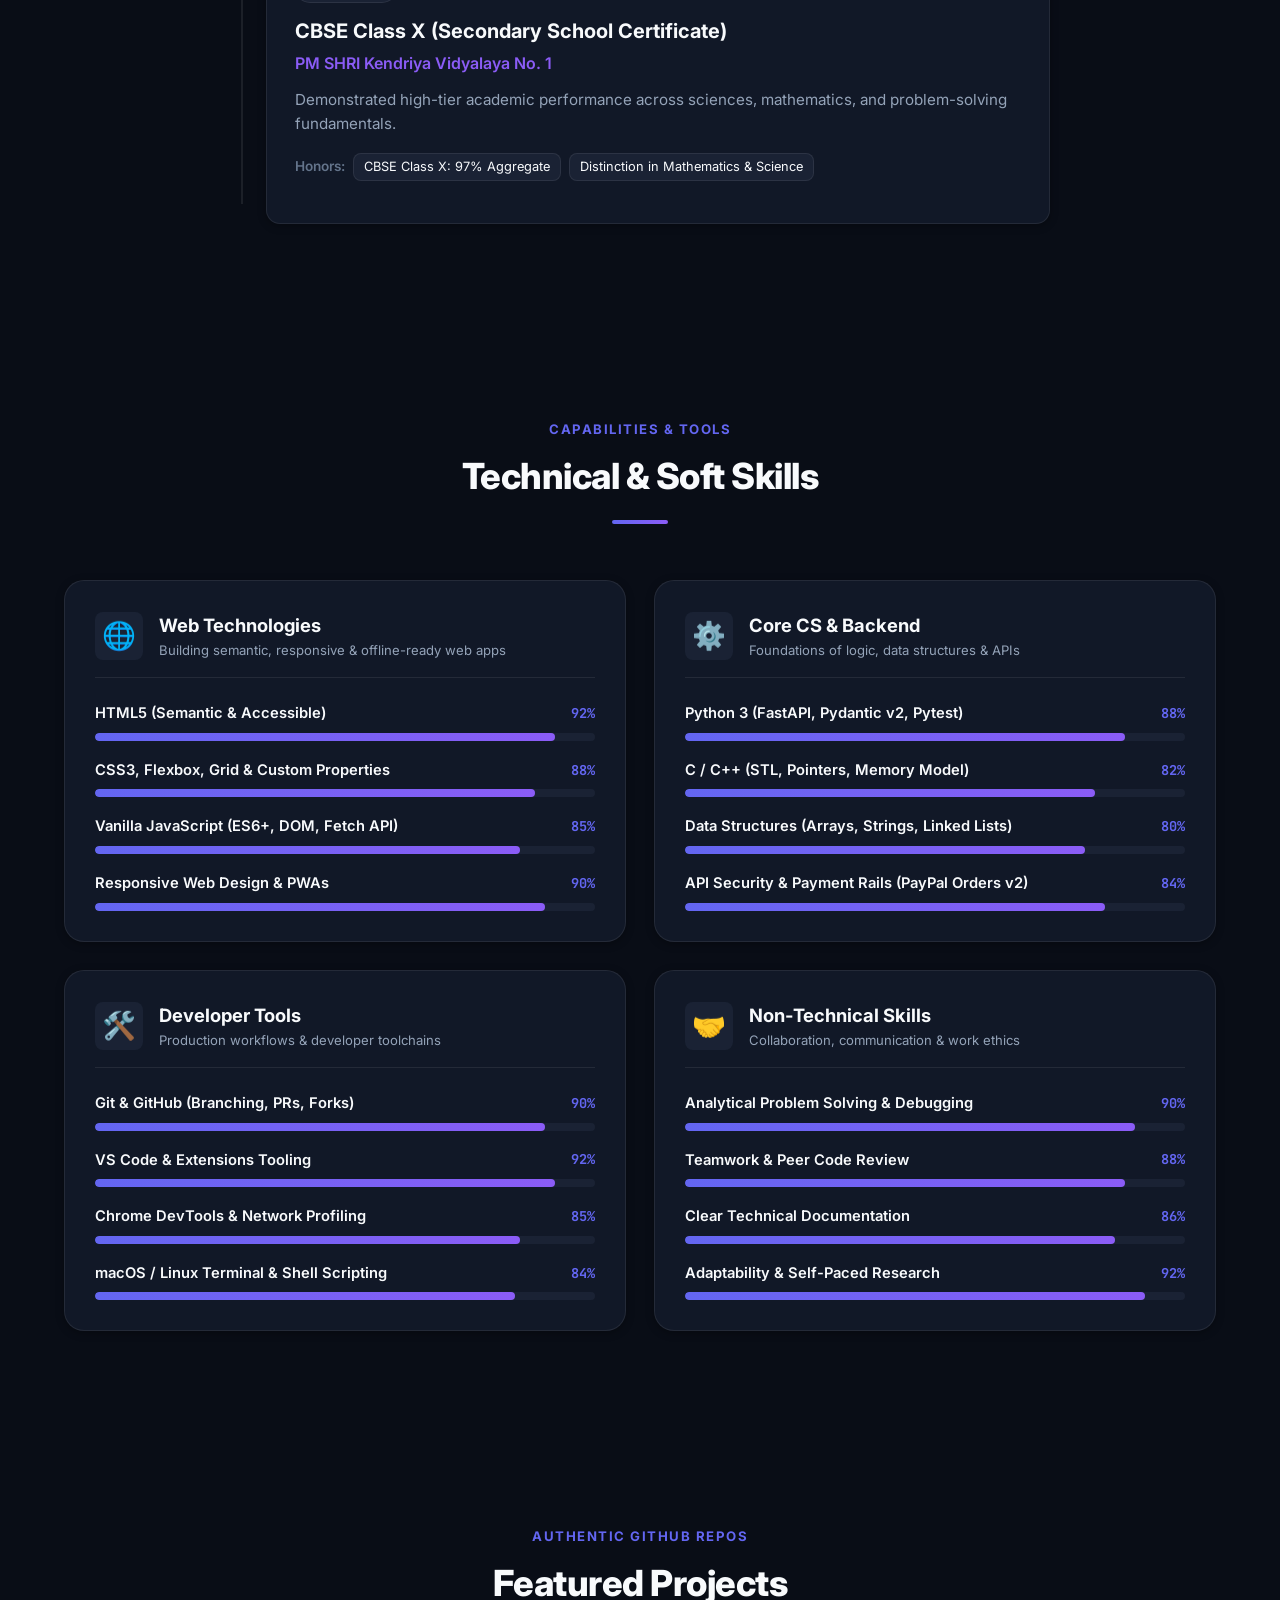
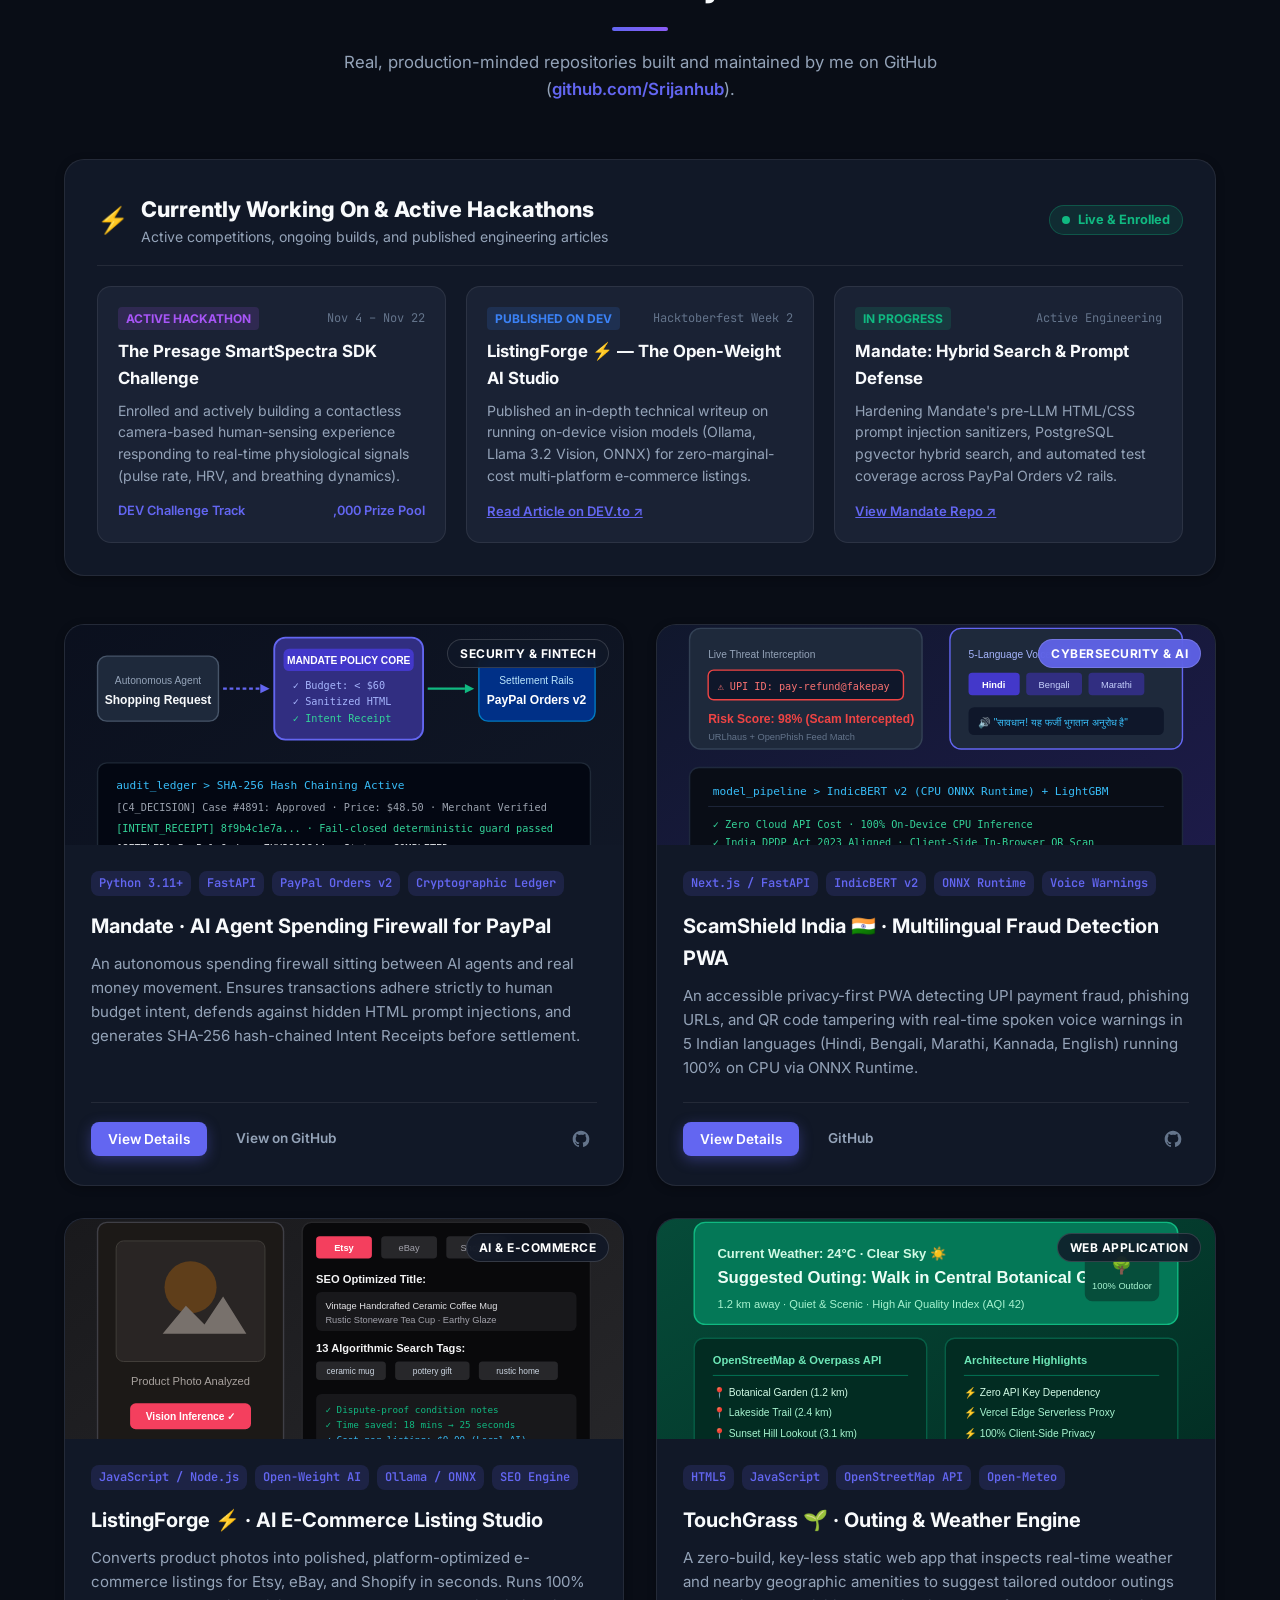
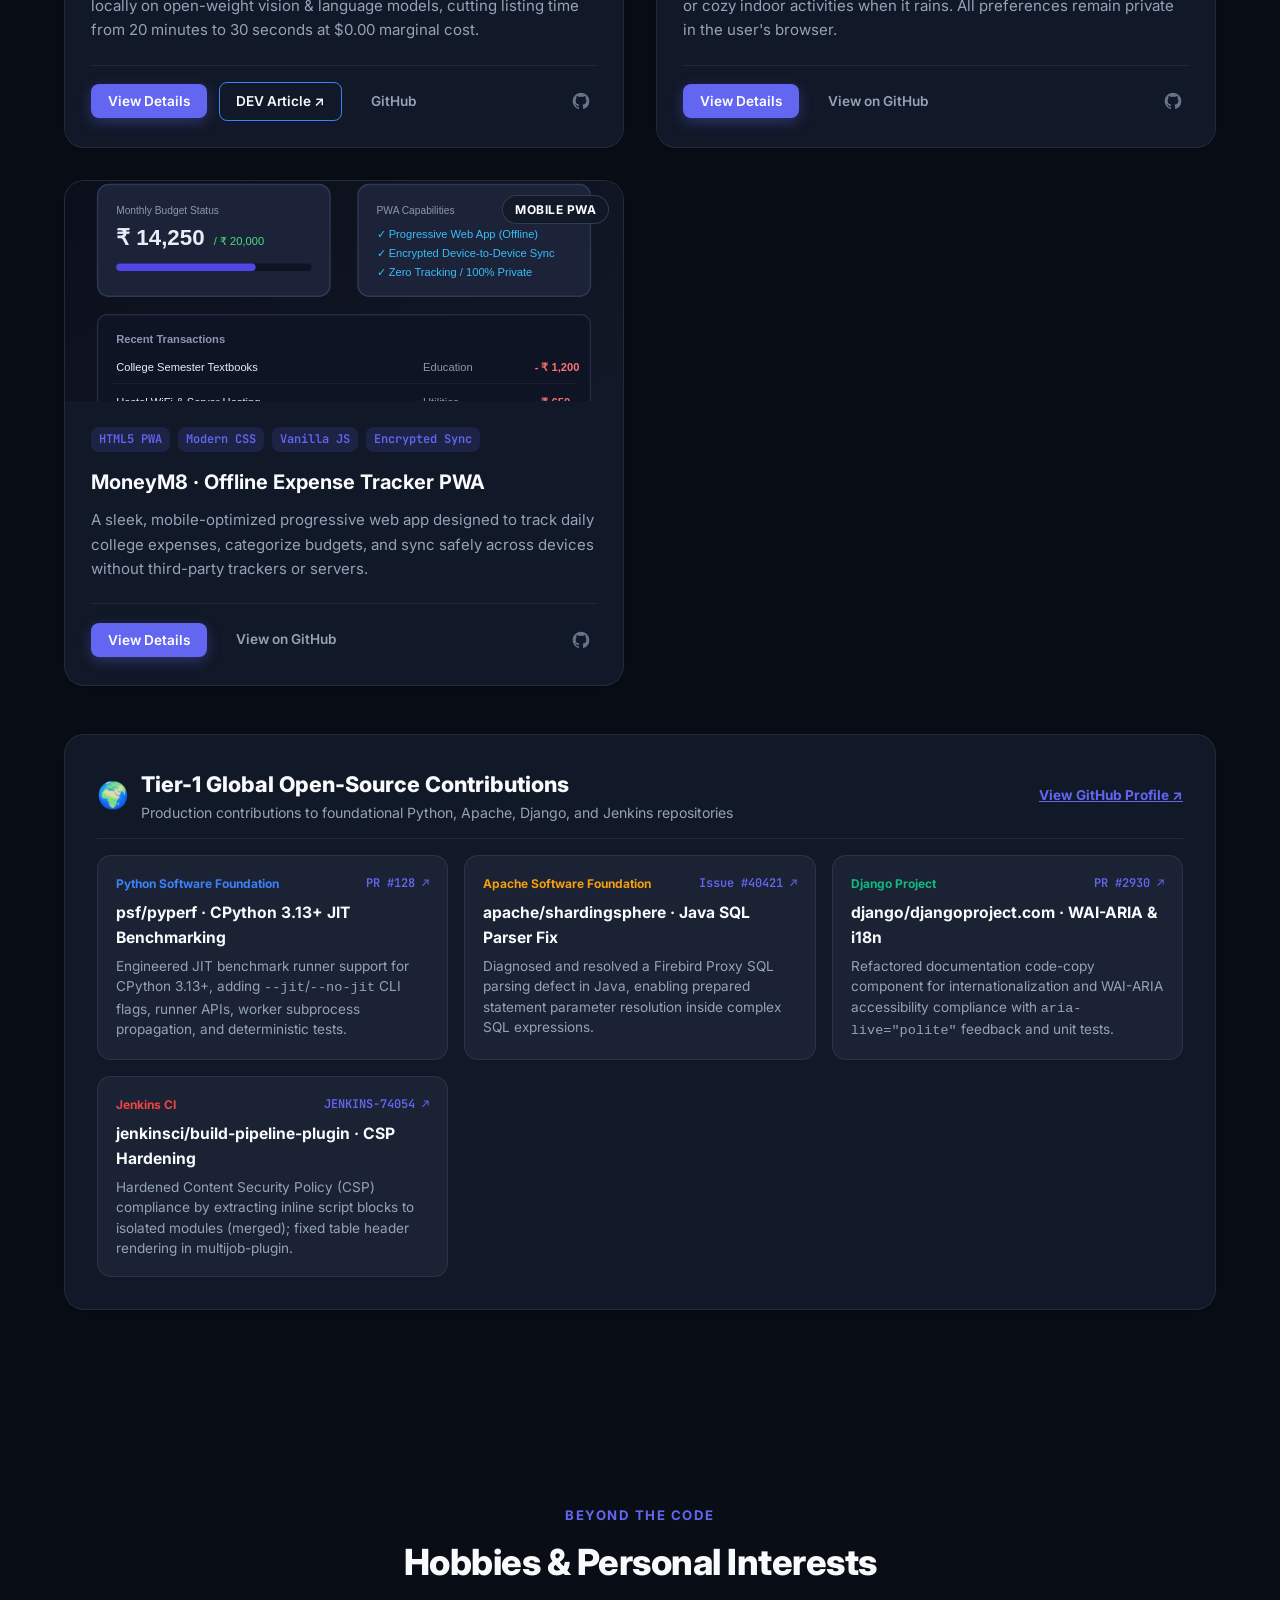
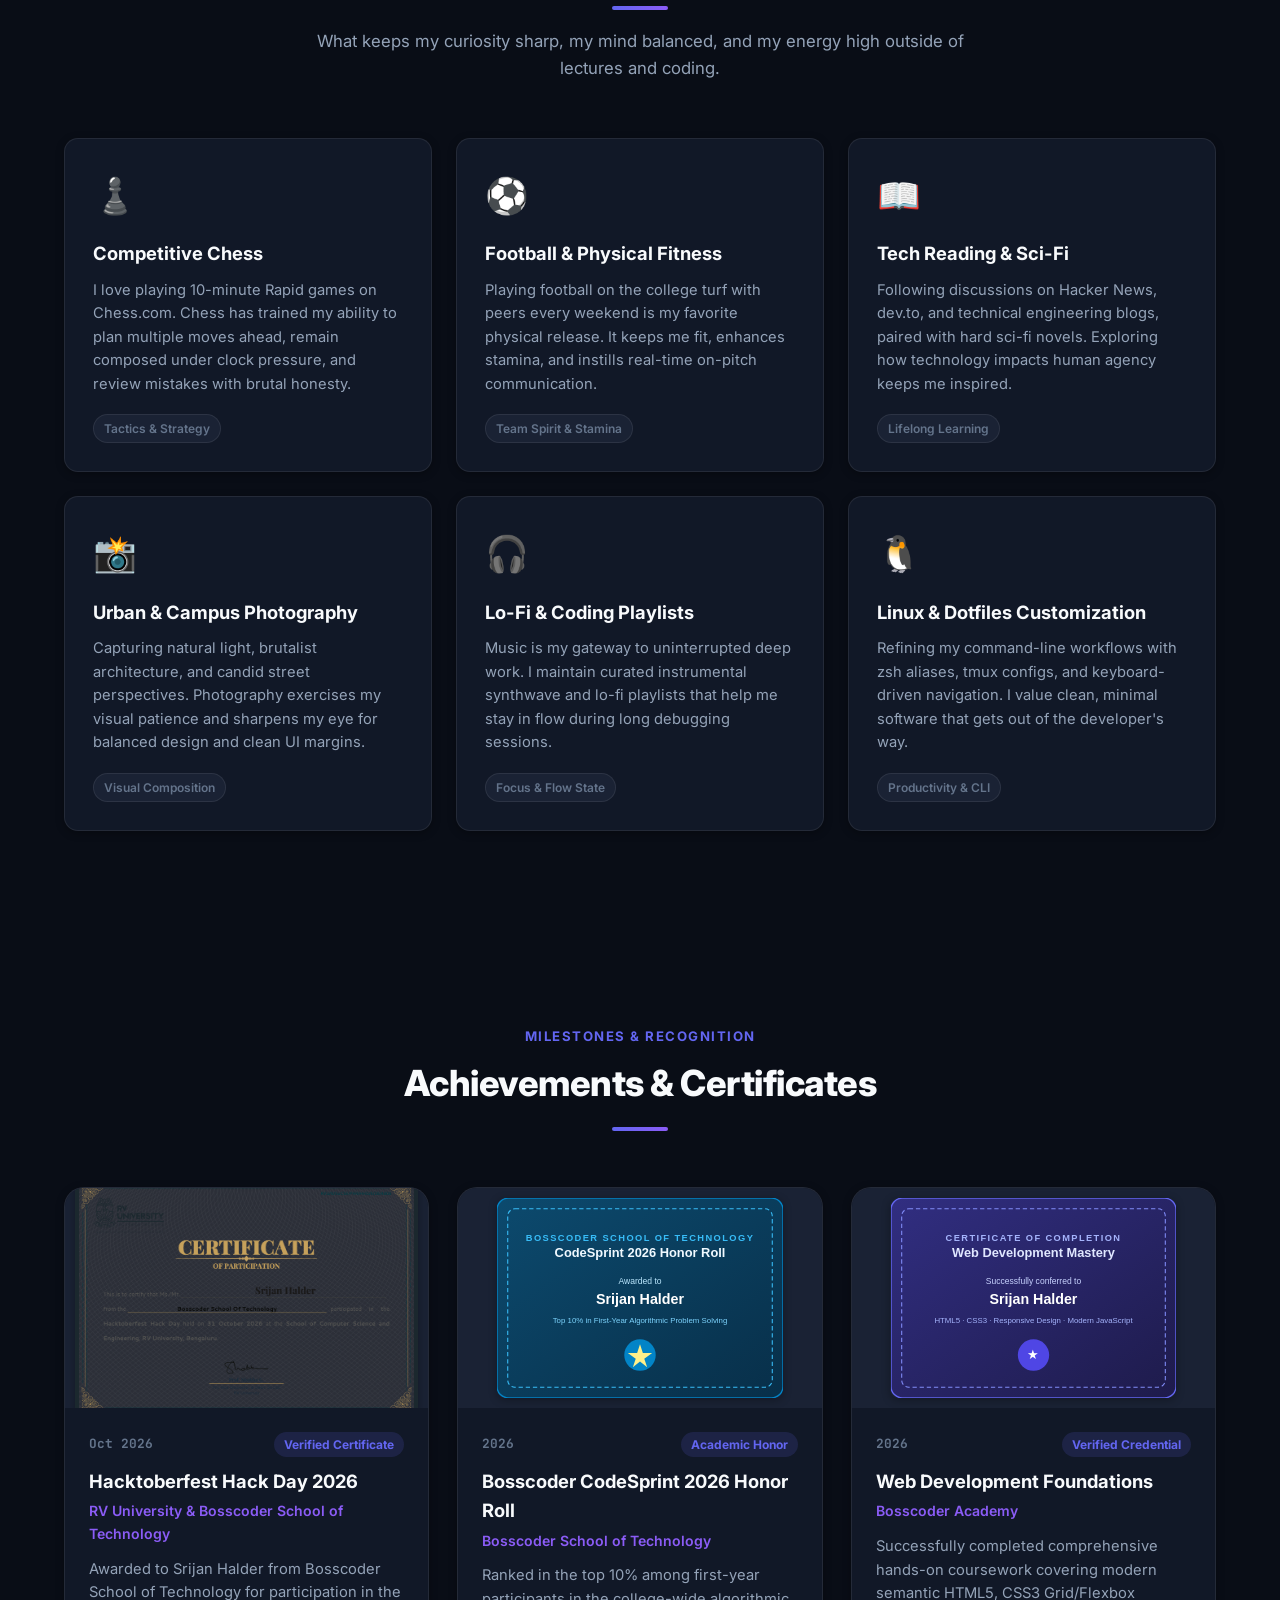
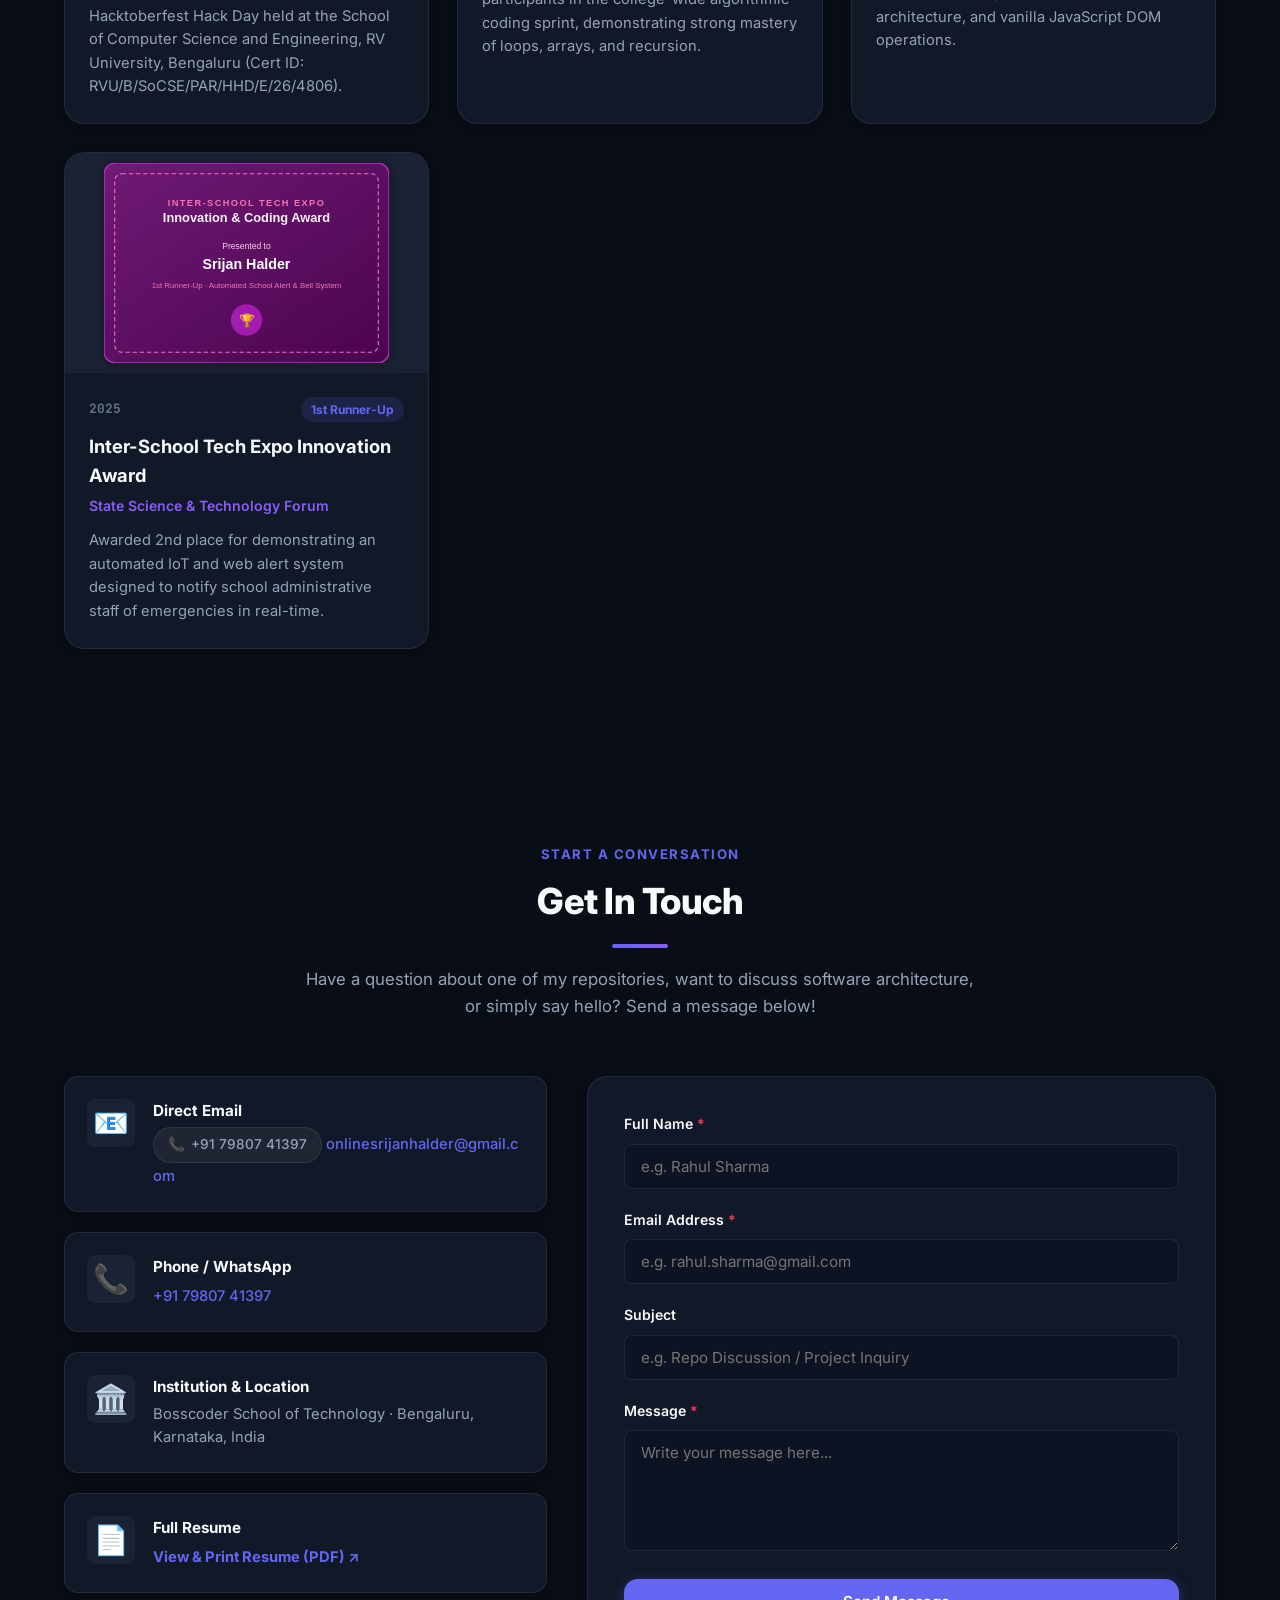
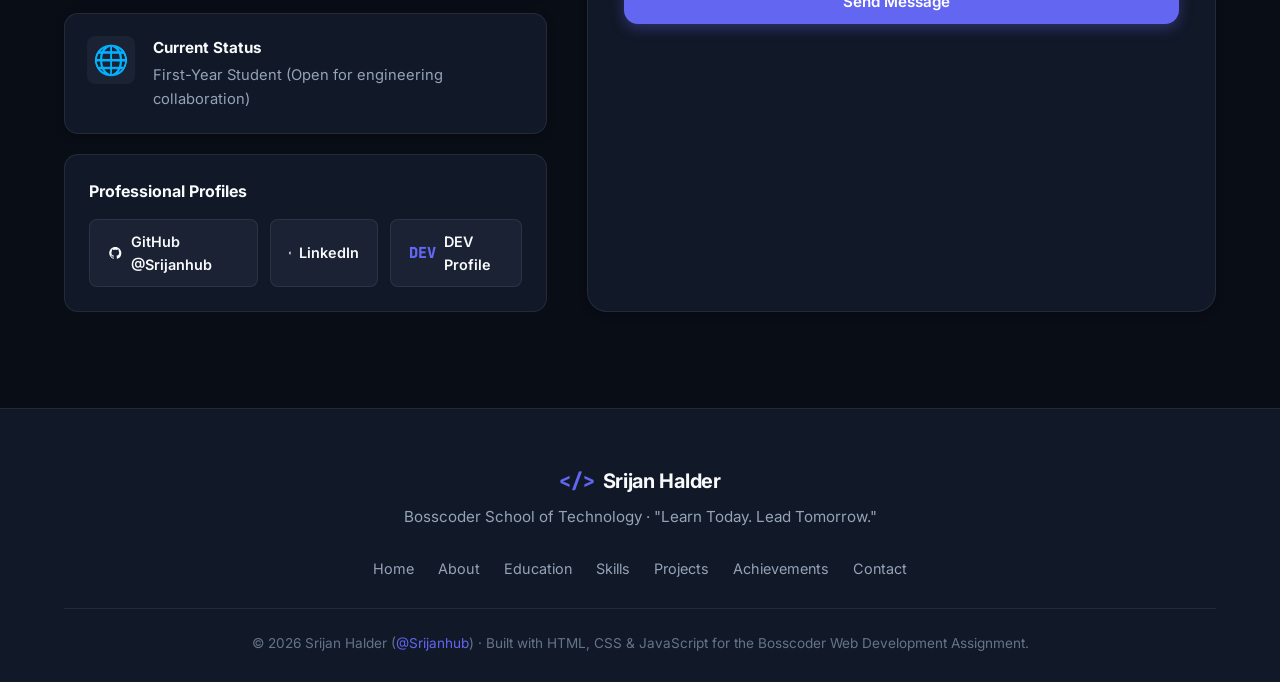
==== commit 65e2ab73: "feat: sync portfolio with professional resume credentials, open-source PRs, and ScamShield project" ====
--- a/index.html
+++ b/index.html
@@ -88,7 +88,7 @@
           </h1>
 
           <h2 class="hero-subtitle">
-            First-Year Computer Science Student @ Bosscoder
+            B.Tech CSE (AI/ML) · Top 100 ACE Batch @ Bosscoder School of Technology
           </h2>
 
           <p class="hero-desc">
@@ -105,7 +105,9 @@
               <span>View Projects</span>
               <svg width="18" height="18" viewBox="0 0 24 24" fill="none" stroke="currentColor" stroke-width="2"><path d="M3 3h7v7H3zM14 3h7v7h-7zM14 14h7v7h-7zM3 14h7v7H3z"/></svg>
             </a>
-            <a href="#contact" class="btn btn-outline">Let's Connect</a>
+            <a href="resume.html" target="_blank" rel="noopener noreferrer" class="btn btn-outline" style="border-color: var(--primary); color: var(--primary);">
+              <span>📄 View Resume</span>
+            </a>
           </div>
 
           <!-- Quick Social & Info Links -->
@@ -119,6 +121,9 @@
             <a href="https://dev.to/srijan_halder_7d1097cfad9" target="_blank" rel="noopener noreferrer" class="social-chip" title="DEV Community Profile">
               <span class="chip-icon">📝</span> DEV @srijan_halder
             </a>
+                        <a href="tel:+917980741397" class="social-chip" title="Call / WhatsApp">
+              <span class="chip-icon">📞</span> +91 79807 41397
+            </a>
             <a href="mailto:onlinesrijanhalder@gmail.com" class="social-chip" title="Send Email">
               <span class="chip-icon">✉️</span> onlinesrijanhalder@gmail.com
             </a>
@@ -196,32 +201,32 @@
             </div>
             <h3 class="about-subheading">A Practical, Hands-on First-Year Developer</h3>
             <p class="about-text">
-              Hi, I'm <strong>Srijan Halder</strong>, a first-year Computer Science student at <strong>Bosscoder School of Technology</strong>.
+              Hi, I'm <strong>Srijan Halder</strong>, pursuing a Bachelor of Technology in <strong>Computer Science &amp; Artificial Intelligence (AI/ML)</strong> at <strong>Bosscoder School of Technology (BST)</strong>, Bengaluru. I have been selected into the prestigious <strong>Top 100 ACE Batch</strong> (Fast-Track Technical Cohort), maintaining an <strong>88% average across rigorous internal technical assessments</strong>.
             </p>
             <p class="about-text">
-              Unlike theoretical-only study, my focus has always been on learning by writing code and pushing real repositories to GitHub (<a href="https://github.com/Srijanhub" target="_blank" rel="noopener noreferrer" style="color: var(--primary); font-weight: 600;">@Srijanhub</a>). From architecting <em>Mandate</em> (an AI agent spending firewall integrated with PayPal Orders v2) and <em>ListingForge</em> (open-weight listing AI) to building zero-dependency web apps like <em>TouchGrass</em> and <em>MoneyM8</em>, I care deeply about clean code, security guardrails, and responsive design.
+              Rather than passive coursework, my journey is driven by shipping production systems and contributing to <strong>tier-1 global open-source codebases</strong>. I actively contribute to the <strong>Python Software Foundation</strong> (CPython 3.13+ JIT benchmark runner in <code>pyperf</code>), <strong>Apache ShardingSphere</strong> (distributed SQL parser), the <strong>Django Project</strong> (accessibility &amp; i18n), and <strong>Jenkins CI</strong> (CSP security hardening).
             </p>
             <p class="about-text">
-              My current academic focus is mastering <strong>Data Structures &amp; Algorithms in C++</strong>, <strong>modern JavaScript &amp; Python backends</strong>, and contributing to open-source ecosystems like Apache and Python tooling.
+              On campus, I serve as <strong>Club Lead for The Voice Club</strong> at BST, organizing technical speaker series and workshops, alongside running an independent STEM tutoring initiative for younger students in Mathematics and Computer Science.
             </p>
 
             <!-- Key Info List -->
             <div class="info-chips-grid">
               <div class="info-chip">
-                <span class="chip-label">💻 Role:</span>
-                <span class="chip-value">First-Year CS Student</span>
+                <span class="chip-label">🏆 Technical Cohort:</span>
+                <span class="chip-value">Top 100 ACE Batch (BST)</span>
               </div>
               <div class="info-chip">
-                <span class="chip-label">🏛️ College:</span>
-                <span class="chip-value">Bosscoder School of Technology</span>
+                <span class="chip-label">📊 Academic Standing:</span>
+                <span class="chip-value">88% Technical Avg (B.Tech AI/ML)</span>
               </div>
               <div class="info-chip">
-                <span class="chip-label">🎓 Academic Year:</span>
-                <span class="chip-value">First Year (2026 - Present)</span>
+                <span class="chip-label">🎙️ Campus Leadership:</span>
+                <span class="chip-value">Club Lead, The Voice Club</span>
               </div>
               <div class="info-chip">
                 <span class="chip-label">📍 Location:</span>
-                <span class="chip-value">India</span>
+                <span class="chip-value">Bengaluru, Karnataka, India</span>
               </div>
             </div>
           </div>
@@ -274,21 +279,22 @@
               <span class="dot-inner"></span>
             </div>
             <div class="timeline-card">
-              <div class="timeline-badge">2026 – Present (Current)</div>
-              <h3 class="timeline-degree">B.Tech in Computer Science &amp; Engineering (AI / ML)</h3>
-              <h4 class="timeline-institute">Bosscoder School of Technology</h4>
+              <div class="timeline-badge">2026 – Expected July 2030 (Current)</div>
+              <h3 class="timeline-degree">Bachelor of Technology in Computer Science &amp; Artificial Intelligence (AI/ML)</h3>
+              <h4 class="timeline-institute">Bosscoder School of Technology (BST) · Bengaluru, Karnataka</h4>
               <p class="timeline-desc">
-                Currently in First Year, undergoing intensive software engineering, computer science fundamentals, and real-world project development training.
+                Selected into the fast-track <strong>Top 100 ACE Batch</strong>. Focused on accelerated systems programming, core algorithmic rigor, and software design principles.
               </p>
               <div class="timeline-courses">
-                <span class="course-label">Key Subjects:</span>
-                <span class="tag">Programming in C / C++</span>
+                <span class="course-label">Relevant Coursework:</span>
                 <span class="tag">Data Structures &amp; Algorithms</span>
-                <span class="tag">Web Technologies (HTML/CSS/JS)</span>
-                <span class="tag">Discrete Mathematics &amp; Systems</span>
+                <span class="tag">OOP (Java / Python)</span>
+                <span class="tag">Database Management Systems</span>
+                <span class="tag">Computer Networks</span>
+                <span class="tag">Discrete Mathematics</span>
               </div>
               <div class="timeline-highlight">
-                ⭐ Top tier performance in BST coding sprints and active open-source contributor.
+                ⭐ Academic Standing: Top 100 ACE Batch · 88% in Internal Technical Assessments · Club Lead, The Voice Club
               </div>
             </div>
           </div>
@@ -300,19 +306,20 @@
             </div>
             <div class="timeline-card">
               <div class="timeline-badge">2024 – 2026</div>
-              <h3 class="timeline-degree">Higher Secondary Education (Class XII - Science)</h3>
-              <h4 class="timeline-institute">Senior Secondary School</h4>
+              <h3 class="timeline-degree">CBSE Class XII (Science Stream)</h3>
+              <h4 class="timeline-institute">Starling International School &amp; PM SHRI Kendriya Vidyalaya No. 1</h4>
               <p class="timeline-desc">
-                Completed higher secondary school majoring in Physics, Chemistry, Mathematics, and Computer Science.
+                Completed senior secondary curriculum majoring in Physics, Chemistry, Mathematics, and Computer Science.
               </p>
               <div class="timeline-courses">
-                <span class="course-label">Core Focus:</span>
-                <span class="tag">Advanced Mathematics</span>
-                <span class="tag">Computer Science (Python &amp; C++)</span>
+                <span class="course-label">Core Subjects:</span>
                 <span class="tag">Physics</span>
+                <span class="tag">Chemistry</span>
+                <span class="tag">Mathematics</span>
+                <span class="tag">Computer Science</span>
               </div>
               <div class="timeline-highlight">
-                ⭐ Graduated with Distinction (92% aggregate) and headed the school competitive programming circle.
+                ⭐ Scored 84% in CBSE Class XII Board Examinations with strong foundation in analytical mathematics.
               </div>
             </div>
           </div>
@@ -324,15 +331,15 @@
             </div>
             <div class="timeline-card">
               <div class="timeline-badge">2023 – 2024</div>
-              <h3 class="timeline-degree">Secondary School Certificate (Class X)</h3>
-              <h4 class="timeline-institute">High School</h4>
+              <h3 class="timeline-degree">CBSE Class X (Secondary School Certificate)</h3>
+              <h4 class="timeline-institute">PM SHRI Kendriya Vidyalaya No. 1</h4>
               <p class="timeline-desc">
-                Built strong early analytical, mathematical, and logical reasoning problem-solving skills.
+                Demonstrated high-tier academic performance across sciences, mathematics, and problem-solving fundamentals.
               </p>
               <div class="timeline-courses">
-                <span class="course-label">Achievements:</span>
-                <span class="tag">94% in Mathematics</span>
-                <span class="tag">Inter-School Science &amp; Tech Exhibition Winner</span>
+                <span class="course-label">Honors:</span>
+                <span class="tag">CBSE Class X: 97% Aggregate</span>
+                <span class="tag">Distinction in Mathematics &amp; Science</span>
               </div>
             </div>
           </div>
@@ -672,6 +679,32 @@
             </div>
           </article>
 
+                    <!-- Project: ScamShield India -->
+          <article class="project-card" data-project-id="scamshield">
+            <div class="project-img-wrapper">
+              <img src="assets/projects/scamshield.svg" alt="ScamShield India Multilingual Fraud Defense PWA" class="project-img" loading="lazy">
+              <span class="project-badge" style="background: rgba(99, 102, 241, 0.9);">Cybersecurity &amp; AI</span>
+            </div>
+            <div class="project-content">
+              <div class="project-tags">
+                <span class="tech-tag">Next.js / FastAPI</span>
+                <span class="tech-tag">IndicBERT v2</span>
+                <span class="tech-tag">ONNX Runtime</span>
+                <span class="tech-tag">Voice Warnings</span>
+              </div>
+              <h3 class="project-title">ScamShield India 🇮🇳 · Multilingual Fraud Detection PWA</h3>
+              <p class="project-desc">
+                An accessible privacy-first PWA detecting UPI payment fraud, phishing URLs, and QR code tampering with real-time spoken voice warnings in 5 Indian languages (Hindi, Bengali, Marathi, Kannada, English) running 100% on CPU via ONNX Runtime.
+              </p>
+              <div class="project-actions">
+                <button class="btn btn-sm btn-primary view-details-btn" data-target="scamshield">View Details</button>
+                <a href="https://github.com/Srijanhub" target="_blank" rel="noopener noreferrer" class="btn btn-sm btn-ghost">GitHub</a>
+                <a href="https://github.com/Srijanhub" target="_blank" rel="noopener noreferrer" class="project-link-icon" title="View Source on GitHub">
+                  <svg width="20" height="20" viewBox="0 0 24 24" fill="currentColor"><path d="M12 2C6.477 2 2 6.484 2 12.017c0 4.425 2.865 8.18 6.839 9.504.5.092.682-.217.682-.483 0-.237-.008-.868-.013-1.703-2.782.605-3.369-1.343-3.369-1.343-.454-1.158-1.11-1.466-1.11-1.466-.908-.62.069-.608.069-.608 1.003.07 1.53 1.032 1.53 1.032.892 1.53 2.341 1.088 2.91.832.092-.647.35-1.088.636-1.338-2.22-.253-4.555-1.113-4.555-4.951 0-1.093.39-1.988 1.029-2.688-.103-.253-.446-1.272.098-2.65 0 0 .84-.27 2.75 1.026A9.564 9.564 0 0112 6.844c.85.004 1.705.115 2.504.337 1.909-1.296 2.747-1.027 2.747-1.027.546 1.379.202 2.398.1 2.651.64.7 1.028 1.595 1.028 2.688 0 3.848-2.339 4.695-4.566 4.943.359.309.678.92.678 1.855 0 1.338-.012 2.419-.012 2.747 0 .268.18.58.688.482A10.019 10.019 0 0022 12.017C22 6.484 17.522 2 12 2z"/></svg>
+                </a>
+              </div>
+            </div>
+          </article>
           <!-- Project 2: ListingForge -->
           <article class="project-card" data-project-id="listingforge">
             <div class="project-img-wrapper">
@@ -757,31 +790,68 @@
         </div>
 
         <!-- Open Source Contributions Banner -->
-        <div style="margin-top: 48px; padding: 28px; background: var(--bg-surface); border: 1px solid var(--border-color); border-radius: var(--radius-lg); box-shadow: var(--shadow-sm);">
-          <div style="display: flex; align-items: center; gap: 12px; margin-bottom: 12px;">
-            <span style="font-size: 1.5rem;">🌟</span>
-            <h3 style="font-size: 1.25rem; font-weight: 700; color: var(--text-main);">Open-Source Contributions &amp; Ecosystem Work</h3>
-          </div>
-          <p style="font-size: 0.95rem; color: var(--text-muted); line-height: 1.6; margin-bottom: 18px;">
-            Beyond standalone projects, I actively study and contribute to production open-source codebases on GitHub:
-          </p>
-          <div style="display: grid; grid-template-columns: repeat(auto-fit, minmax(240px, 1fr)); gap: 14px;">
-            <a href="https://github.com/srijanhub/shardingsphere" target="_blank" rel="noopener noreferrer" class="info-chip" style="text-decoration: none;">
-              <span class="chip-label">Apache Software Foundation</span>
-              <span class="chip-value">shardingsphere · Distributed SQL</span>
+        <div style="margin-top: 48px; padding: 32px; background: var(--bg-surface); border: 1px solid var(--border-color); border-radius: var(--radius-lg); box-shadow: var(--shadow-sm);">
+          <div style="display: flex; align-items: center; justify-content: space-between; flex-wrap: wrap; gap: 12px; margin-bottom: 16px; border-bottom: 1px solid var(--border-color); padding-bottom: 14px;">
+            <div style="display: flex; align-items: center; gap: 12px;">
+              <span style="font-size: 1.6rem;">🌍</span>
+              <div>
+                <h3 style="font-size: 1.35rem; font-weight: 800; color: var(--text-main);">Tier-1 Global Open-Source Contributions</h3>
+                <p style="font-size: 0.88rem; color: var(--text-muted);">Production contributions to foundational Python, Apache, Django, and Jenkins repositories</p>
+              </div>
+            </div>
+            <a href="https://github.com/Srijanhub" target="_blank" rel="noopener noreferrer" style="font-size: 0.85rem; color: var(--primary); font-weight: 700; text-decoration: underline;">
+              View GitHub Profile ↗
             </a>
-            <a href="https://github.com/Srijanhub/pyperf" target="_blank" rel="noopener noreferrer" class="info-chip" style="text-decoration: none;">
-              <span class="chip-label">Python Software Foundation</span>
-              <span class="chip-value">pyperf · Python Benchmark Suite</span>
-            </a>
-            <a href="https://github.com/Srijanhub/djangoproject.com" target="_blank" rel="noopener noreferrer" class="info-chip" style="text-decoration: none;">
-              <span class="chip-label">Django Project</span>
-              <span class="chip-value">djangoproject.com · Official Source</span>
-            </a>
-            <a href="https://github.com/Srijanhub/build-pipeline-plugin" target="_blank" rel="noopener noreferrer" class="info-chip" style="text-decoration: none;">
-              <span class="chip-label">Jenkins CI/CD</span>
-              <span class="chip-value">build-pipeline-plugin</span>
-            </a>
+          </div>
+
+          <div style="display: grid; grid-template-columns: repeat(auto-fit, minmax(280px, 1fr)); gap: 16px;">
+            <!-- PSF pyperf -->
+            <div style="background: var(--bg-surface-elevated); padding: 18px; border-radius: var(--radius-md); border: 1px solid var(--border-color);">
+              <div style="display: flex; justify-content: space-between; align-items: center; margin-bottom: 6px;">
+                <span style="font-size: 0.75rem; font-weight: 700; color: #3b82f6;">Python Software Foundation</span>
+                <a href="https://github.com/psf/pyperf/pull/128" target="_blank" rel="noopener noreferrer" style="font-size: 0.75rem; font-family: var(--font-mono); color: var(--primary); font-weight: 600;">PR #128 ↗</a>
+              </div>
+              <h4 style="font-size: 0.98rem; font-weight: 700; color: var(--text-main); margin-bottom: 6px;">psf/pyperf · CPython 3.13+ JIT Benchmarking</h4>
+              <p style="font-size: 0.85rem; color: var(--text-muted); line-height: 1.5;">
+                Engineered JIT benchmark runner support for CPython 3.13+, adding <code>--jit</code>/<code>--no-jit</code> CLI flags, runner APIs, worker subprocess propagation, and deterministic tests.
+              </p>
+            </div>
+
+            <!-- Apache ShardingSphere -->
+            <div style="background: var(--bg-surface-elevated); padding: 18px; border-radius: var(--radius-md); border: 1px solid var(--border-color);">
+              <div style="display: flex; justify-content: space-between; align-items: center; margin-bottom: 6px;">
+                <span style="font-size: 0.75rem; font-weight: 700; color: #f59e0b;">Apache Software Foundation</span>
+                <a href="https://github.com/apache/shardingsphere/issues/40421" target="_blank" rel="noopener noreferrer" style="font-size: 0.75rem; font-family: var(--font-mono); color: var(--primary); font-weight: 600;">Issue #40421 ↗</a>
+              </div>
+              <h4 style="font-size: 0.98rem; font-weight: 700; color: var(--text-main); margin-bottom: 6px;">apache/shardingsphere · Java SQL Parser Fix</h4>
+              <p style="font-size: 0.85rem; color: var(--text-muted); line-height: 1.5;">
+                Diagnosed and resolved a Firebird Proxy SQL parsing defect in Java, enabling prepared statement parameter resolution inside complex SQL expressions.
+              </p>
+            </div>
+
+            <!-- Django -->
+            <div style="background: var(--bg-surface-elevated); padding: 18px; border-radius: var(--radius-md); border: 1px solid var(--border-color);">
+              <div style="display: flex; justify-content: space-between; align-items: center; margin-bottom: 6px;">
+                <span style="font-size: 0.75rem; font-weight: 700; color: #10b981;">Django Project</span>
+                <a href="https://github.com/django/djangoproject.com/pull/2930" target="_blank" rel="noopener noreferrer" style="font-size: 0.75rem; font-family: var(--font-mono); color: var(--primary); font-weight: 600;">PR #2930 ↗</a>
+              </div>
+              <h4 style="font-size: 0.98rem; font-weight: 700; color: var(--text-main); margin-bottom: 6px;">django/djangoproject.com · WAI-ARIA &amp; i18n</h4>
+              <p style="font-size: 0.85rem; color: var(--text-muted); line-height: 1.5;">
+                Refactored documentation code-copy component for internationalization and WAI-ARIA accessibility compliance with <code>aria-live="polite"</code> feedback and unit tests.
+              </p>
+            </div>
+
+            <!-- Jenkins -->
+            <div style="background: var(--bg-surface-elevated); padding: 18px; border-radius: var(--radius-md); border: 1px solid var(--border-color);">
+              <div style="display: flex; justify-content: space-between; align-items: center; margin-bottom: 6px;">
+                <span style="font-size: 0.75rem; font-weight: 700; color: #ef4444;">Jenkins CI</span>
+                <a href="https://issues.jenkins.io/browse/JENKINS-74054" target="_blank" rel="noopener noreferrer" style="font-size: 0.75rem; font-family: var(--font-mono); color: var(--primary); font-weight: 600;">JENKINS-74054 ↗</a>
+              </div>
+              <h4 style="font-size: 0.98rem; font-weight: 700; color: var(--text-main); margin-bottom: 6px;">jenkinsci/build-pipeline-plugin · CSP Hardening</h4>
+              <p style="font-size: 0.85rem; color: var(--text-muted); line-height: 1.5;">
+                Hardened Content Security Policy (CSP) compliance by extracting inline script blocks to isolated modules (merged); fixed table header rendering in multijob-plugin.
+              </p>
+            </div>
           </div>
         </div>
 
@@ -968,15 +1038,34 @@
               <div class="contact-icon">📧</div>
               <div>
                 <h4>Direct Email</h4>
-                <a href="mailto:onlinesrijanhalder@gmail.com" class="contact-link">onlinesrijanhalder@gmail.com</a>
+                            <a href="tel:+917980741397" class="social-chip" title="Call / WhatsApp">
+              <span class="chip-icon">📞</span> +91 79807 41397
+            </a>
+            <a href="mailto:onlinesrijanhalder@gmail.com" class="contact-link">onlinesrijanhalder@gmail.com</a>
+              </div>
+            </div>
+
+            <div class="contact-card">
+              <div class="contact-icon">📞</div>
+              <div>
+                <h4>Phone / WhatsApp</h4>
+                <a href="tel:+917980741397" class="contact-link">+91 79807 41397</a>
               </div>
             </div>
 
             <div class="contact-card">
               <div class="contact-icon">🏛️</div>
               <div>
-                <h4>College / Campus</h4>
-                <p class="contact-val">Bosscoder School of Technology, India</p>
+                <h4>Institution &amp; Location</h4>
+                <p class="contact-val">Bosscoder School of Technology · Bengaluru, Karnataka, India</p>
+              </div>
+            </div>
+
+            <div class="contact-card">
+              <div class="contact-icon">📄</div>
+              <div>
+                <h4>Full Resume</h4>
+                <a href="resume.html" target="_blank" rel="noopener noreferrer" class="contact-link" style="font-weight: 700;">View &amp; Print Resume (PDF) ↗</a>
               </div>
             </div>
 
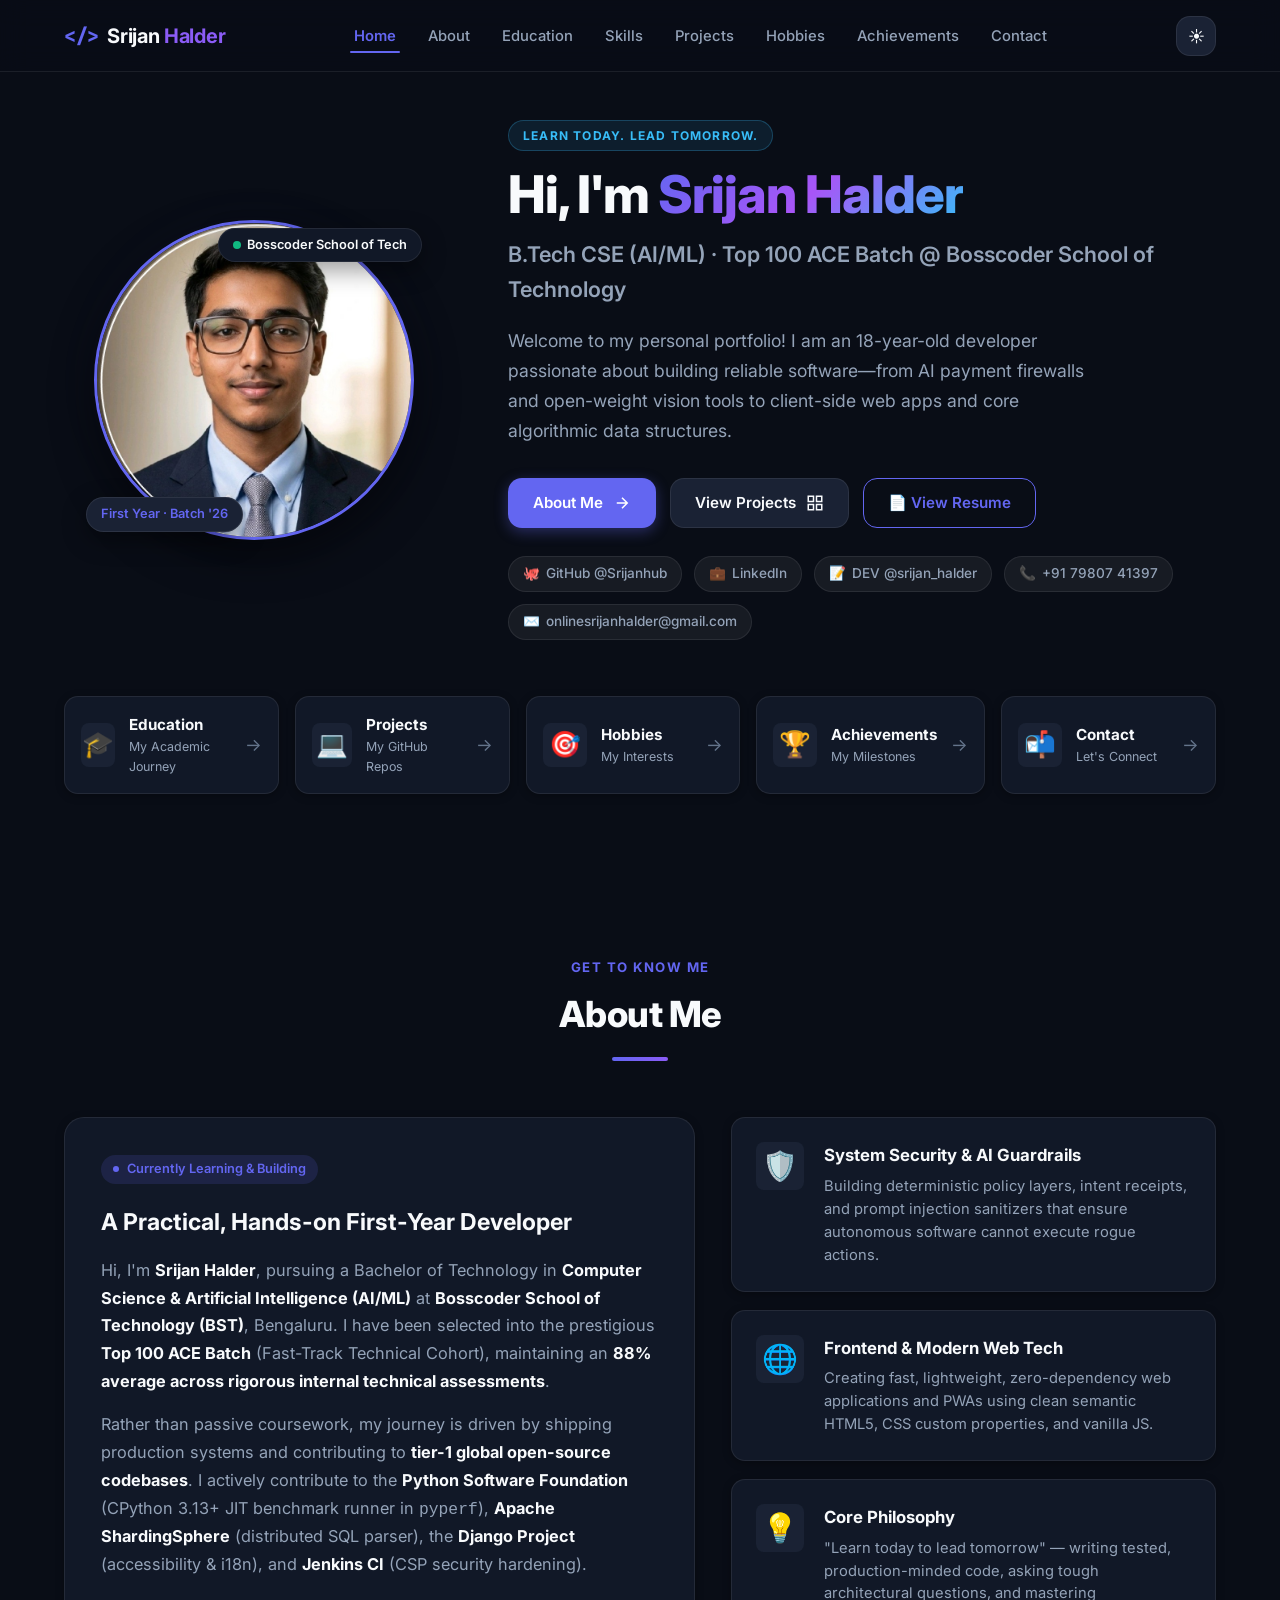
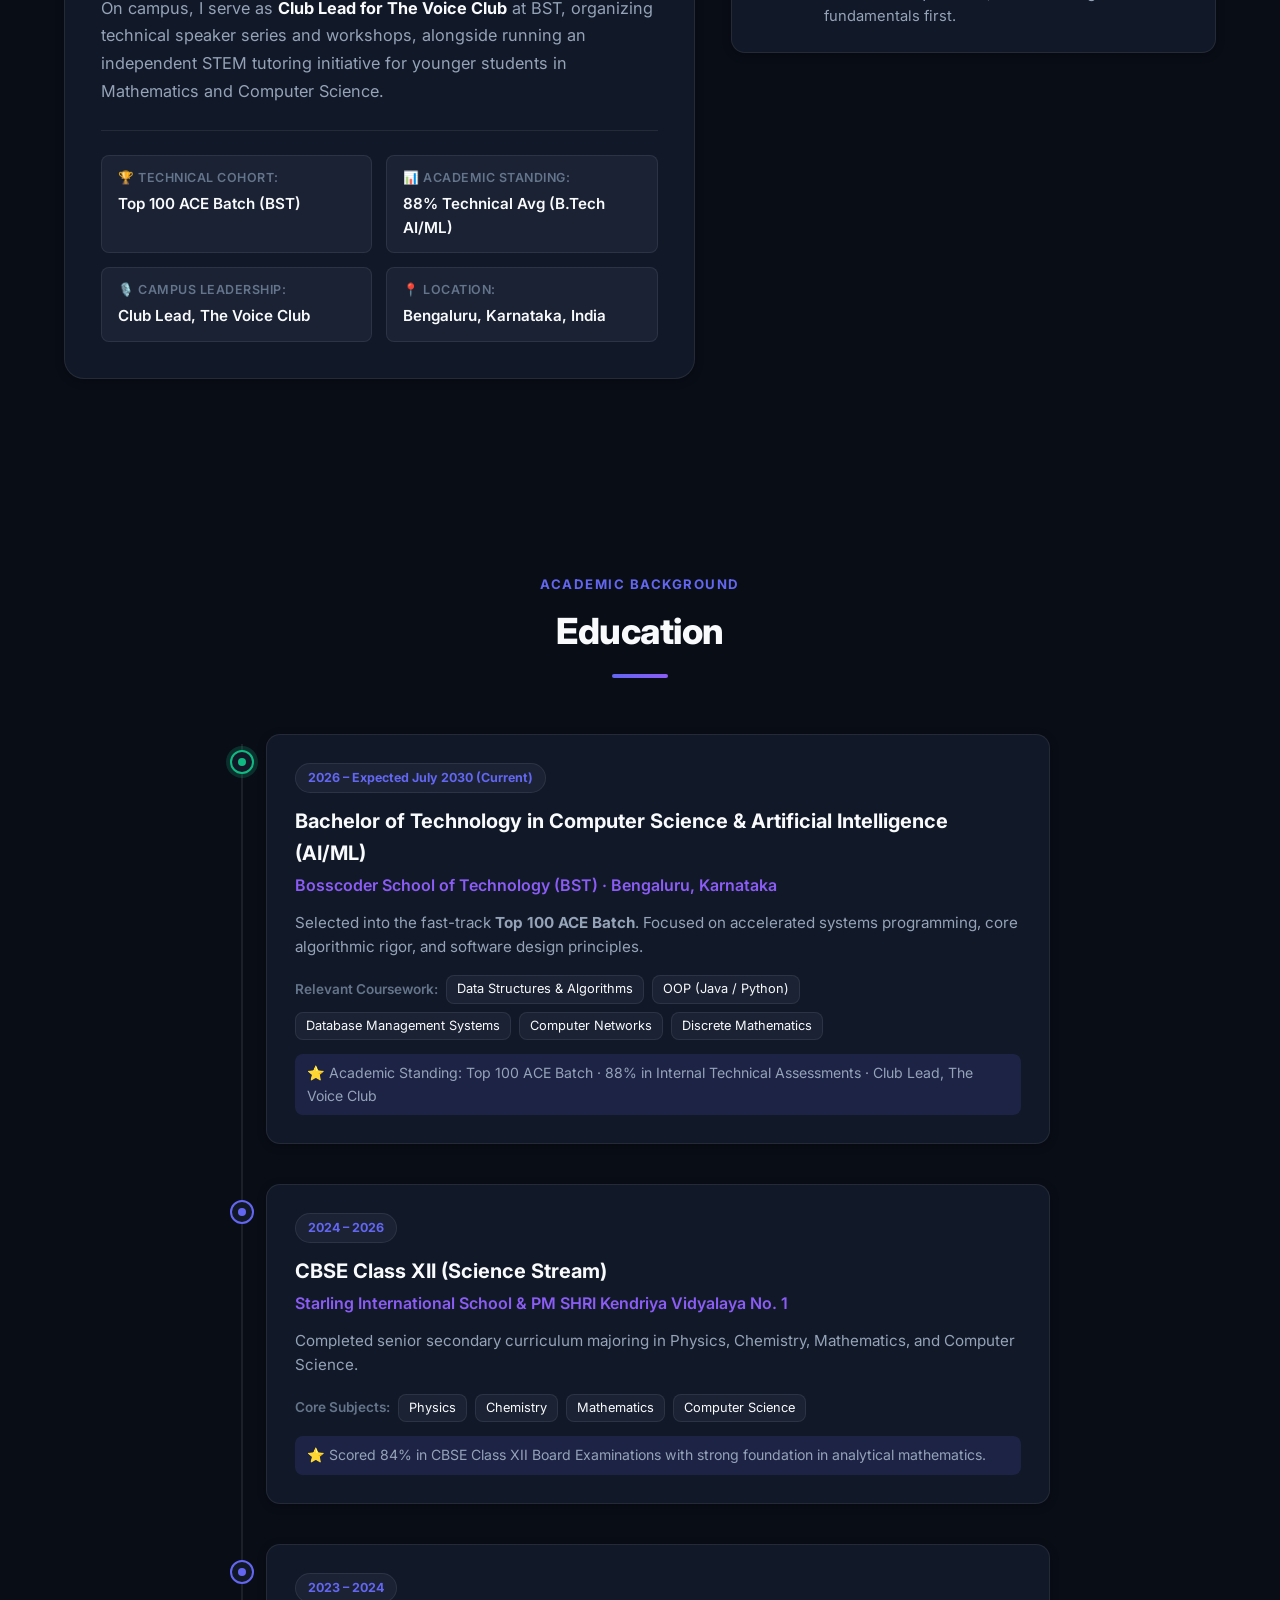
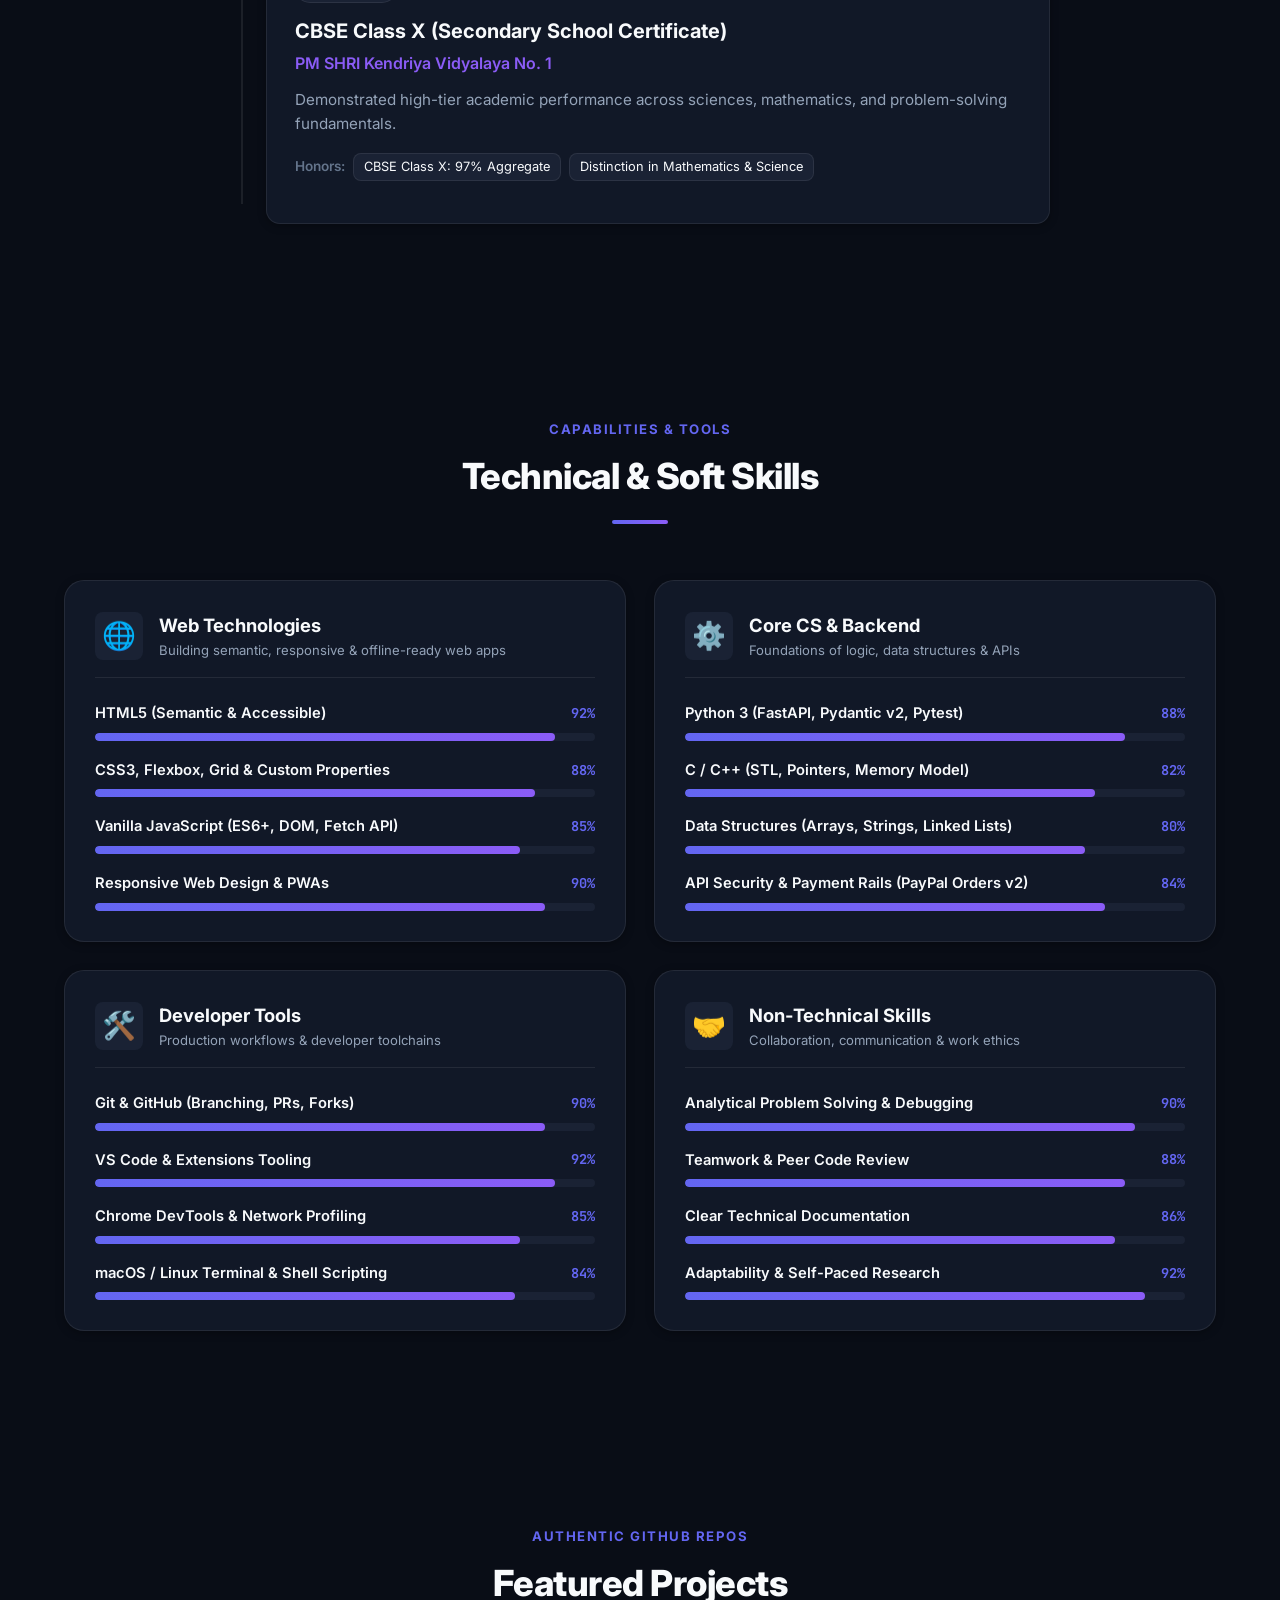
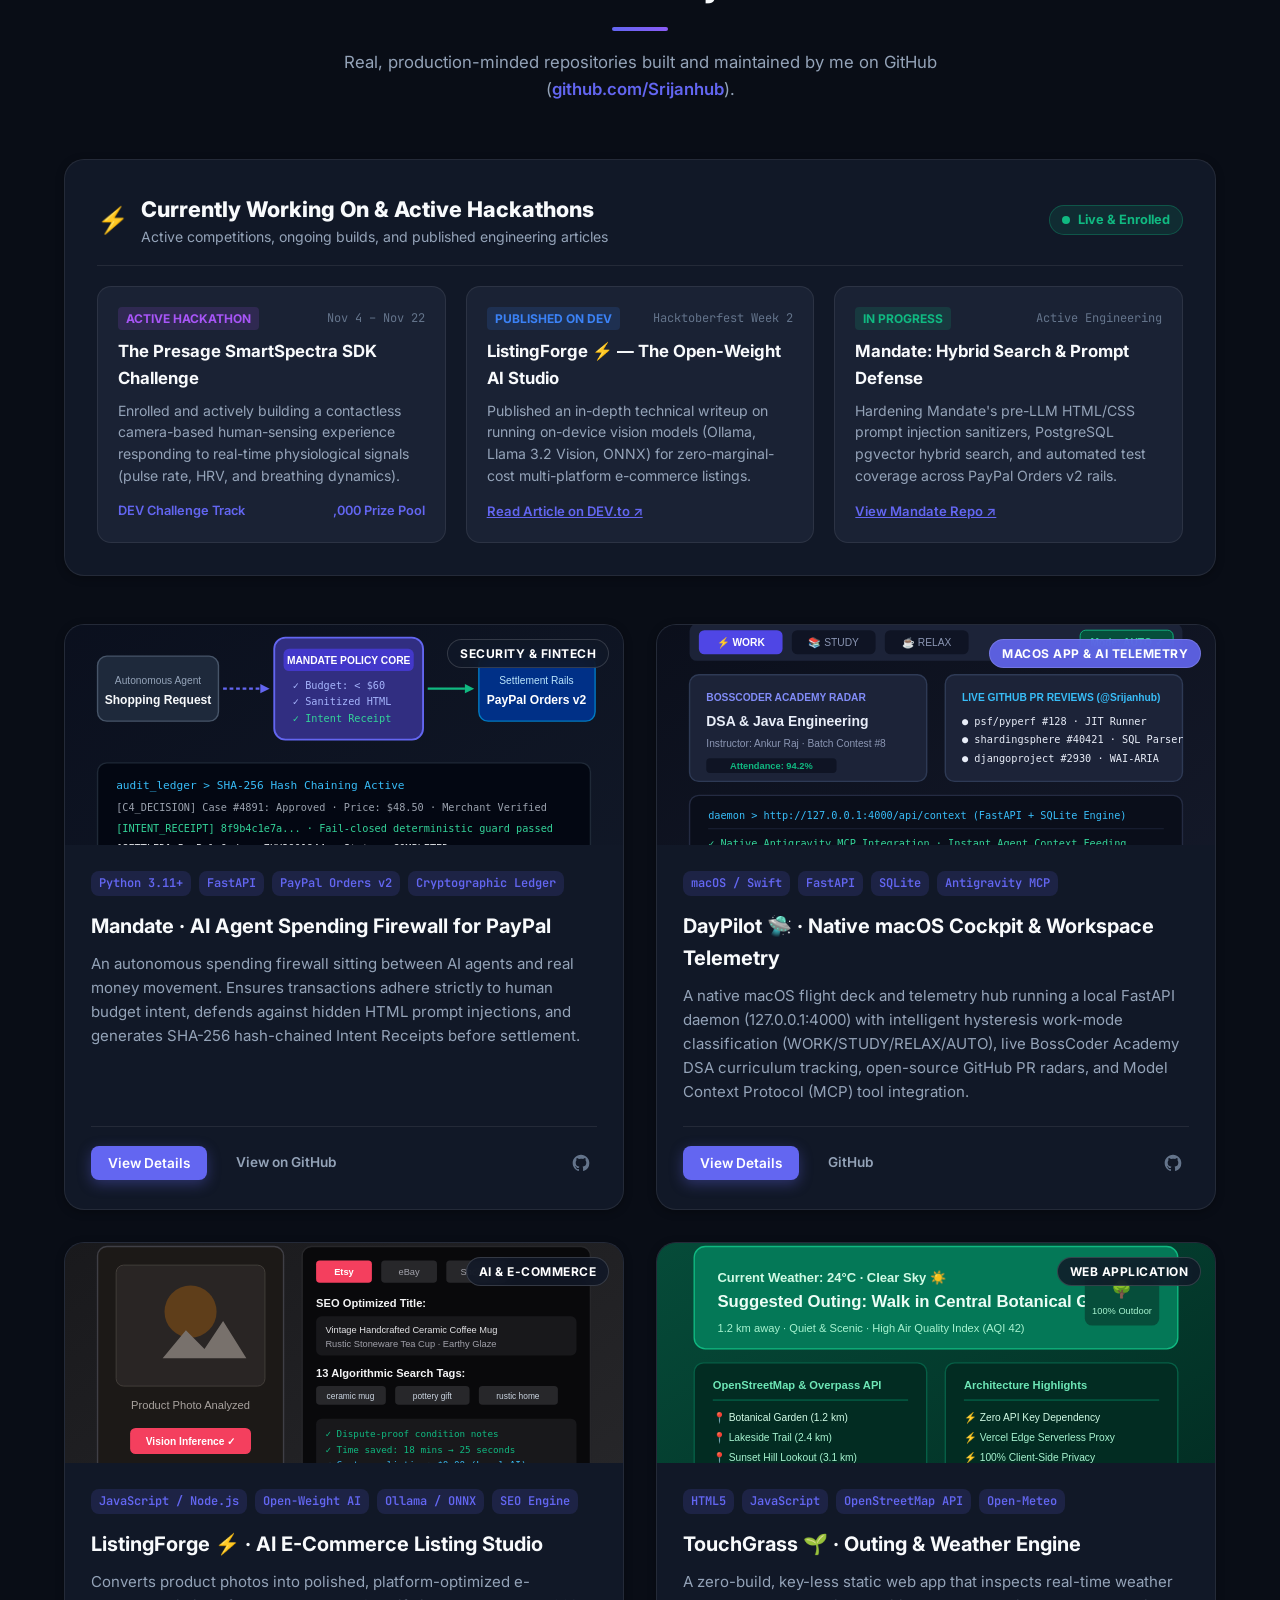
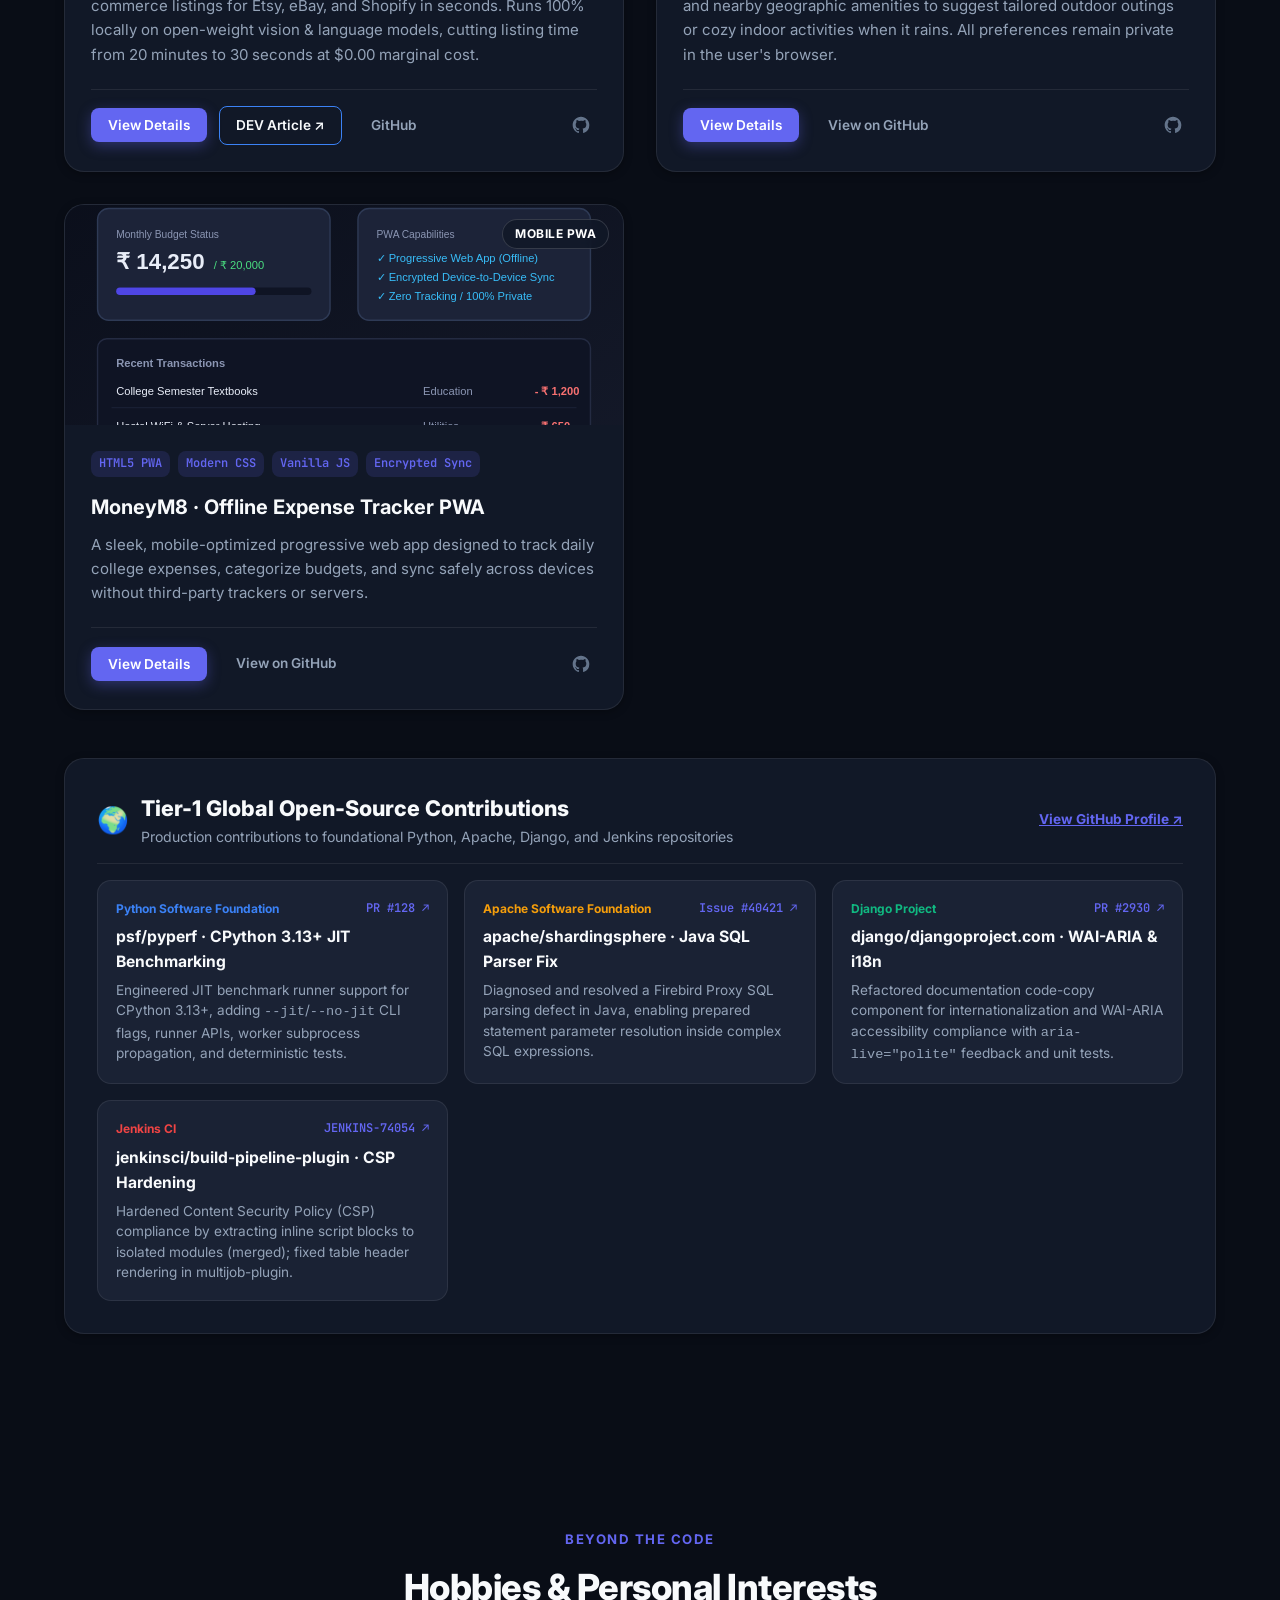
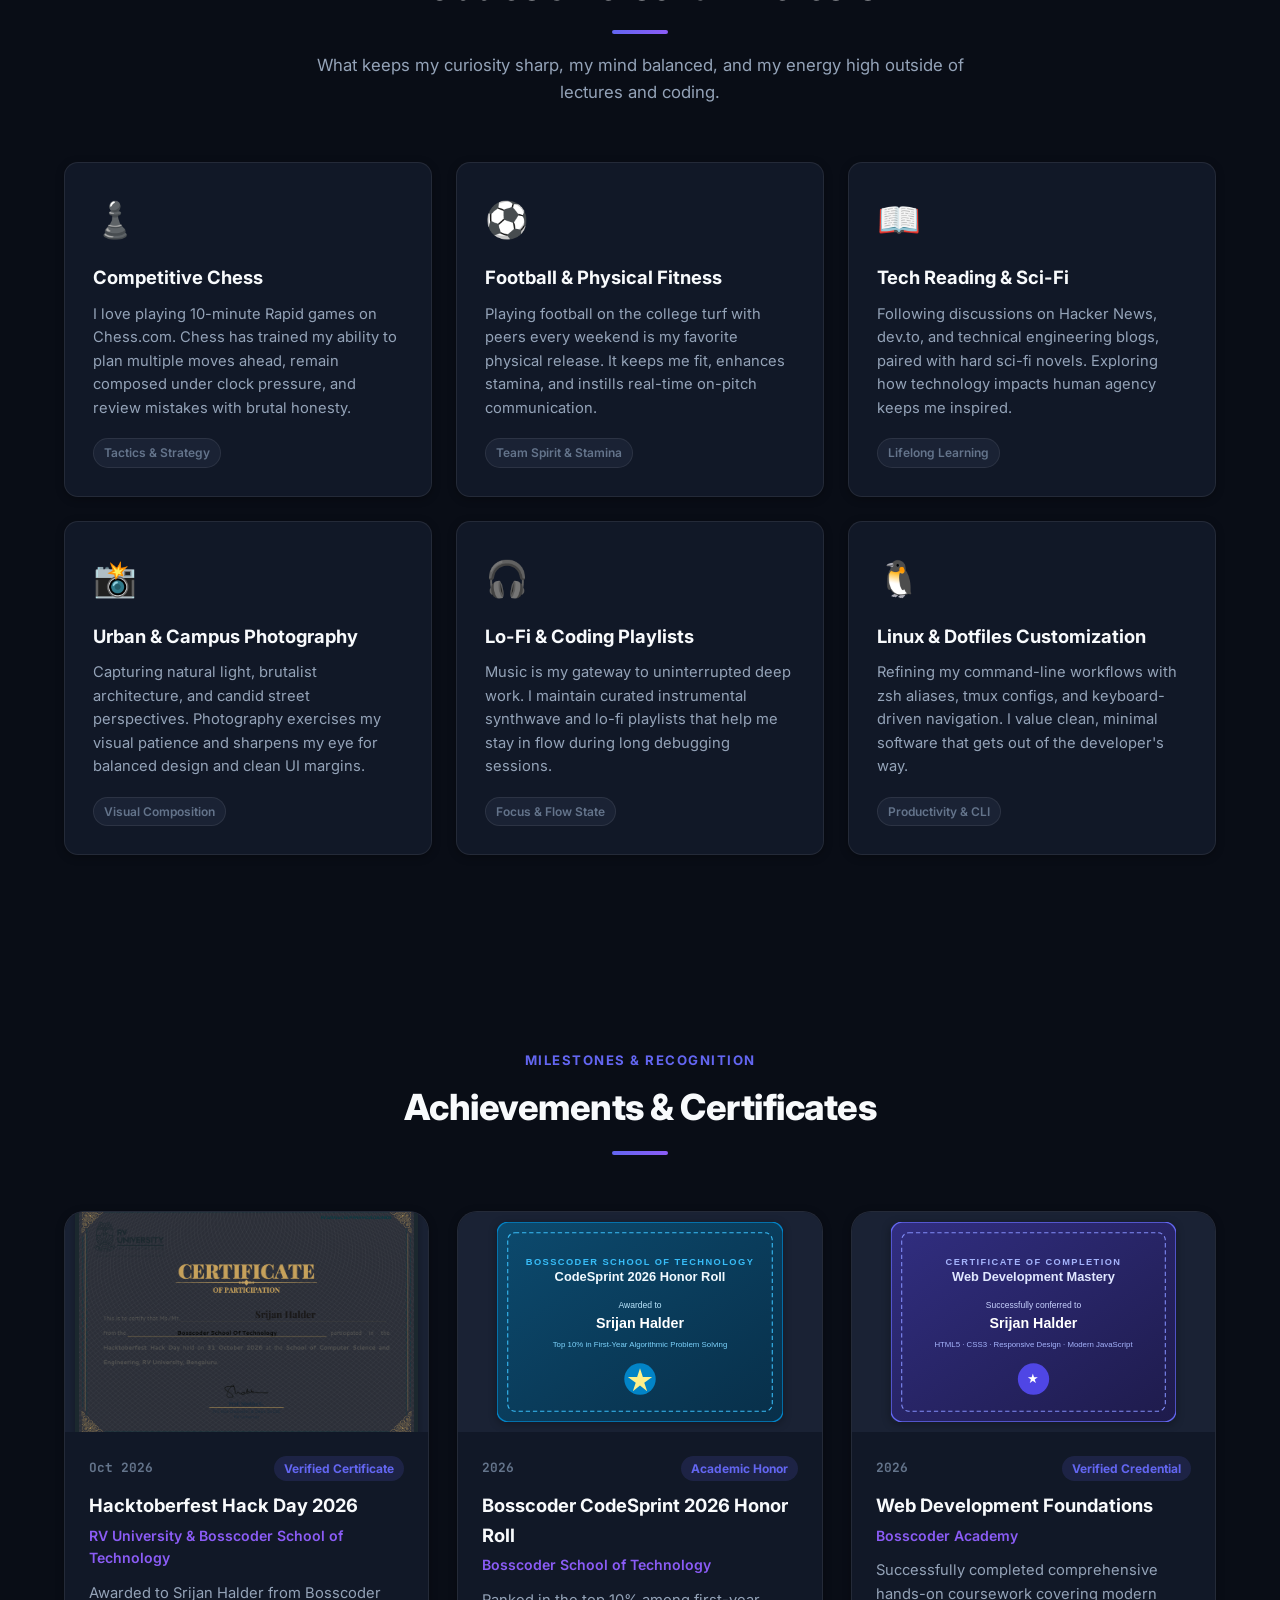
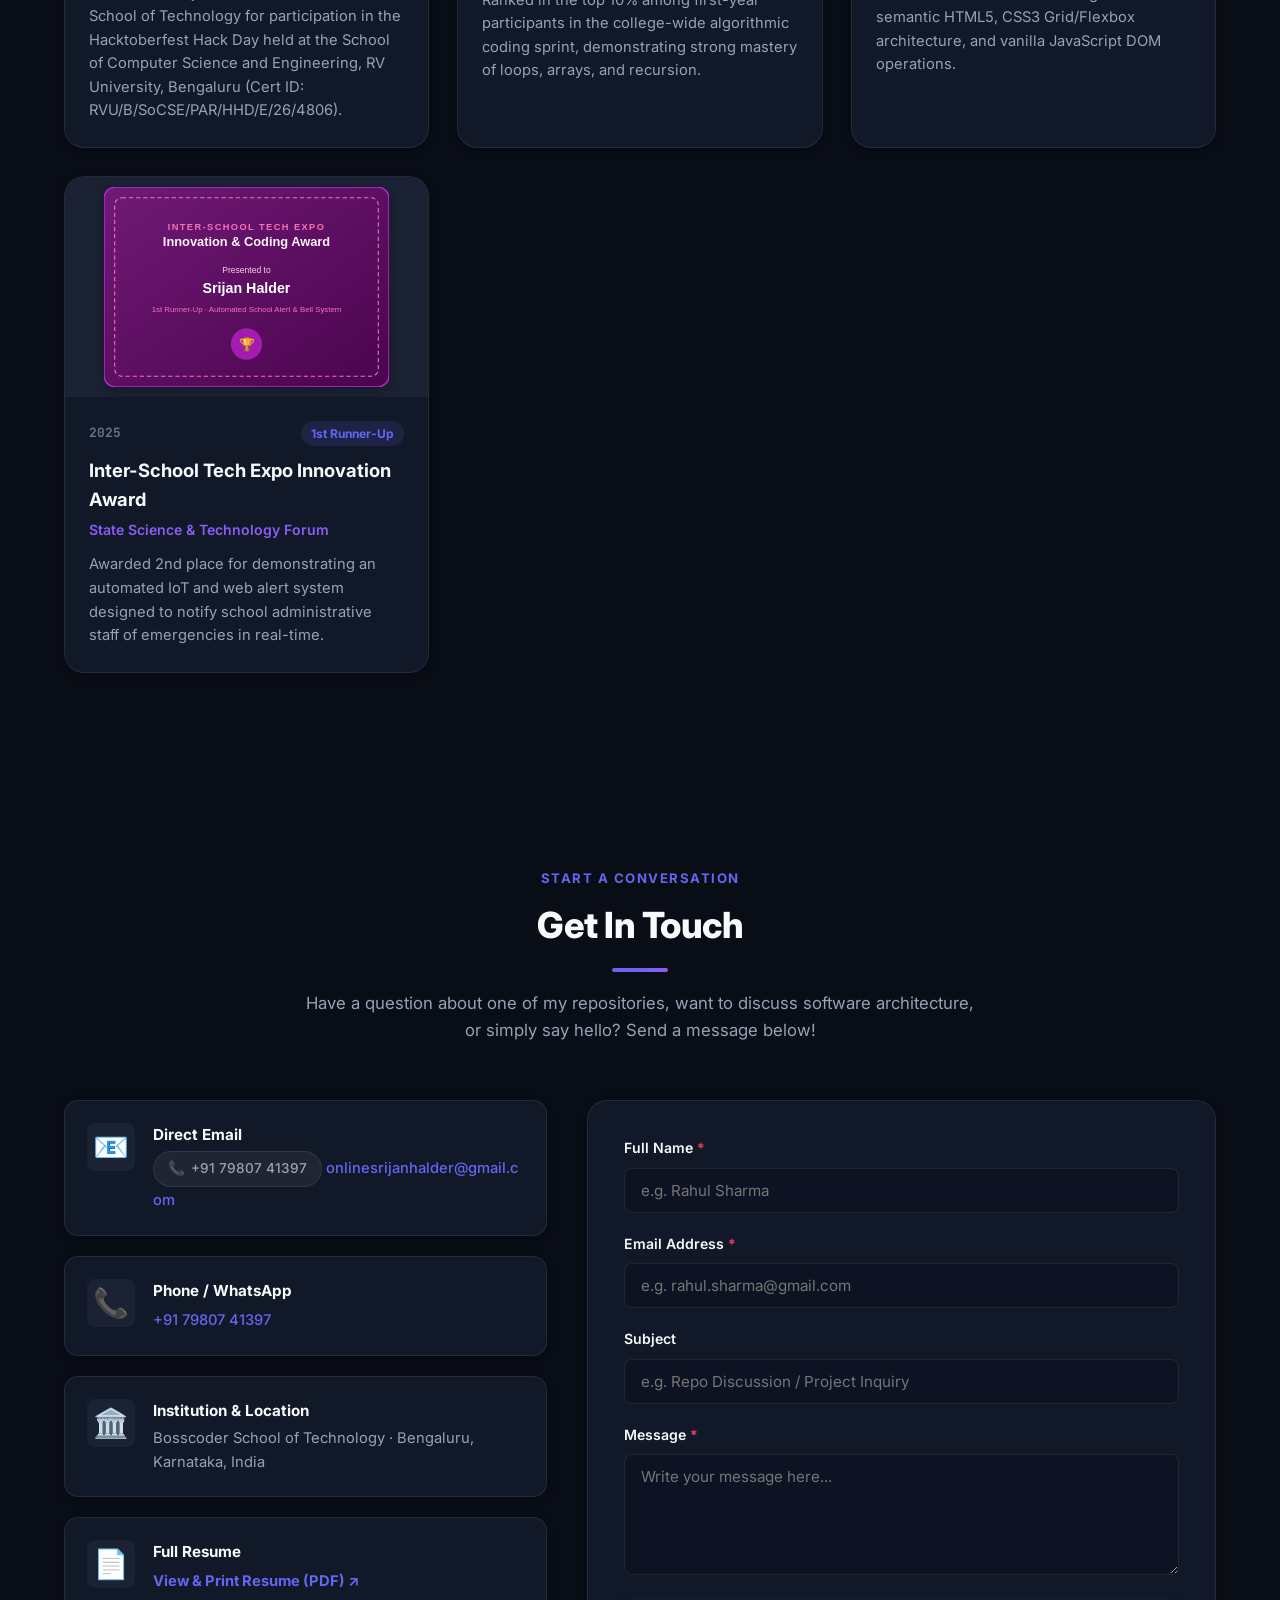
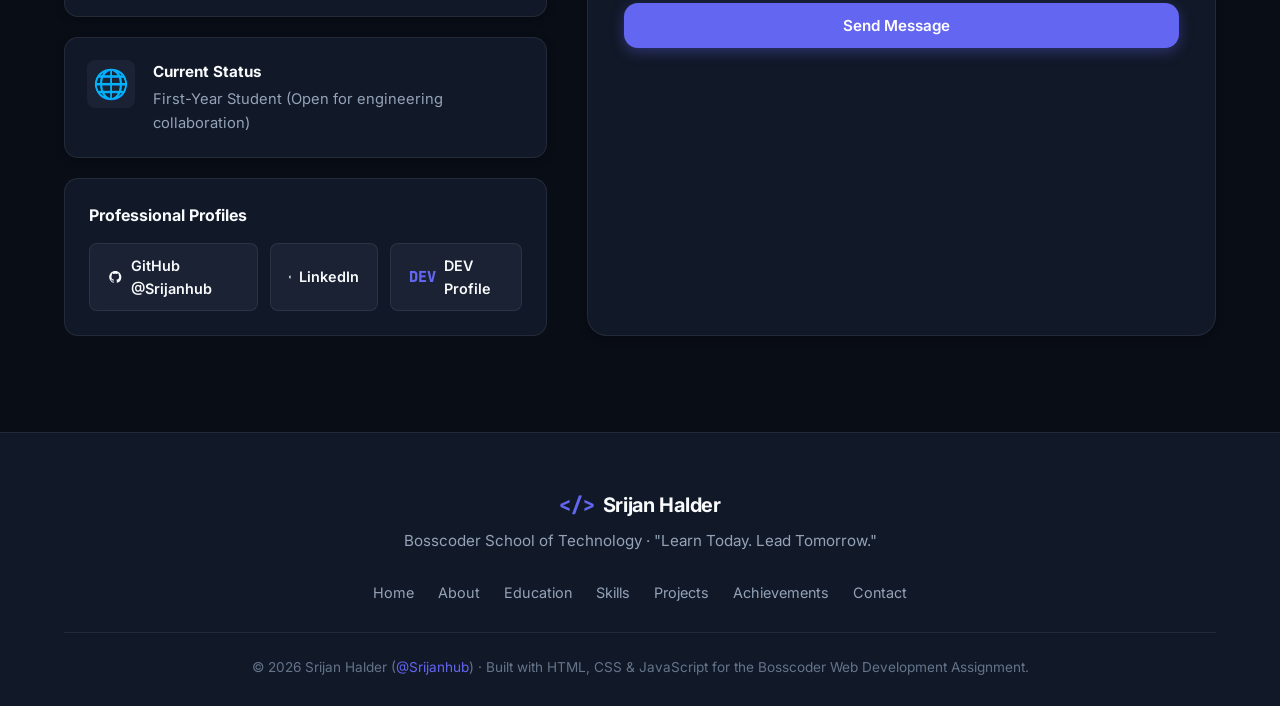
==== commit e802f2ec: "feat: replace ScamShield with DayPilot native macOS cockpit project" ====
--- a/index.html
+++ b/index.html
@@ -679,25 +679,25 @@
             </div>
           </article>
 
-                    <!-- Project: ScamShield India -->
-          <article class="project-card" data-project-id="scamshield">
+                    <!-- Project: DayPilot -->
+          <article class="project-card" data-project-id="daypilot">
             <div class="project-img-wrapper">
-              <img src="assets/projects/scamshield.svg" alt="ScamShield India Multilingual Fraud Defense PWA" class="project-img" loading="lazy">
-              <span class="project-badge" style="background: rgba(99, 102, 241, 0.9);">Cybersecurity &amp; AI</span>
+              <img src="assets/projects/daypilot.svg" alt="DayPilot Native macOS Cockpit and Workspace Telemetry" class="project-img" loading="lazy">
+              <span class="project-badge" style="background: rgba(99, 102, 241, 0.9);">macOS App &amp; AI Telemetry</span>
             </div>
             <div class="project-content">
               <div class="project-tags">
-                <span class="tech-tag">Next.js / FastAPI</span>
-                <span class="tech-tag">IndicBERT v2</span>
-                <span class="tech-tag">ONNX Runtime</span>
-                <span class="tech-tag">Voice Warnings</span>
-              </div>
-              <h3 class="project-title">ScamShield India 🇮🇳 · Multilingual Fraud Detection PWA</h3>
+                <span class="tech-tag">macOS / Swift</span>
+                <span class="tech-tag">FastAPI</span>
+                <span class="tech-tag">SQLite</span>
+                <span class="tech-tag">Antigravity MCP</span>
+              </div>
+              <h3 class="project-title">DayPilot 🛸 · Native macOS Cockpit &amp; Workspace Telemetry</h3>
               <p class="project-desc">
-                An accessible privacy-first PWA detecting UPI payment fraud, phishing URLs, and QR code tampering with real-time spoken voice warnings in 5 Indian languages (Hindi, Bengali, Marathi, Kannada, English) running 100% on CPU via ONNX Runtime.
+                A native macOS flight deck and telemetry hub running a local FastAPI daemon (127.0.0.1:4000) with intelligent hysteresis work-mode classification (WORK/STUDY/RELAX/AUTO), live BossCoder Academy DSA curriculum tracking, open-source GitHub PR radars, and Model Context Protocol (MCP) tool integration.
               </p>
               <div class="project-actions">
-                <button class="btn btn-sm btn-primary view-details-btn" data-target="scamshield">View Details</button>
+                <button class="btn btn-sm btn-primary view-details-btn" data-target="daypilot">View Details</button>
                 <a href="https://github.com/Srijanhub" target="_blank" rel="noopener noreferrer" class="btn btn-sm btn-ghost">GitHub</a>
                 <a href="https://github.com/Srijanhub" target="_blank" rel="noopener noreferrer" class="project-link-icon" title="View Source on GitHub">
                   <svg width="20" height="20" viewBox="0 0 24 24" fill="currentColor"><path d="M12 2C6.477 2 2 6.484 2 12.017c0 4.425 2.865 8.18 6.839 9.504.5.092.682-.217.682-.483 0-.237-.008-.868-.013-1.703-2.782.605-3.369-1.343-3.369-1.343-.454-1.158-1.11-1.466-1.11-1.466-.908-.62.069-.608.069-.608 1.003.07 1.53 1.032 1.53 1.032.892 1.53 2.341 1.088 2.91.832.092-.647.35-1.088.636-1.338-2.22-.253-4.555-1.113-4.555-4.951 0-1.093.39-1.988 1.029-2.688-.103-.253-.446-1.272.098-2.65 0 0 .84-.27 2.75 1.026A9.564 9.564 0 0112 6.844c.85.004 1.705.115 2.504.337 1.909-1.296 2.747-1.027 2.747-1.027.546 1.379.202 2.398.1 2.651.64.7 1.028 1.595 1.028 2.688 0 3.848-2.339 4.695-4.566 4.943.359.309.678.92.678 1.855 0 1.338-.012 2.419-.012 2.747 0 .268.18.58.688.482A10.019 10.019 0 0022 12.017C22 6.484 17.522 2 12 2z"/></svg>
